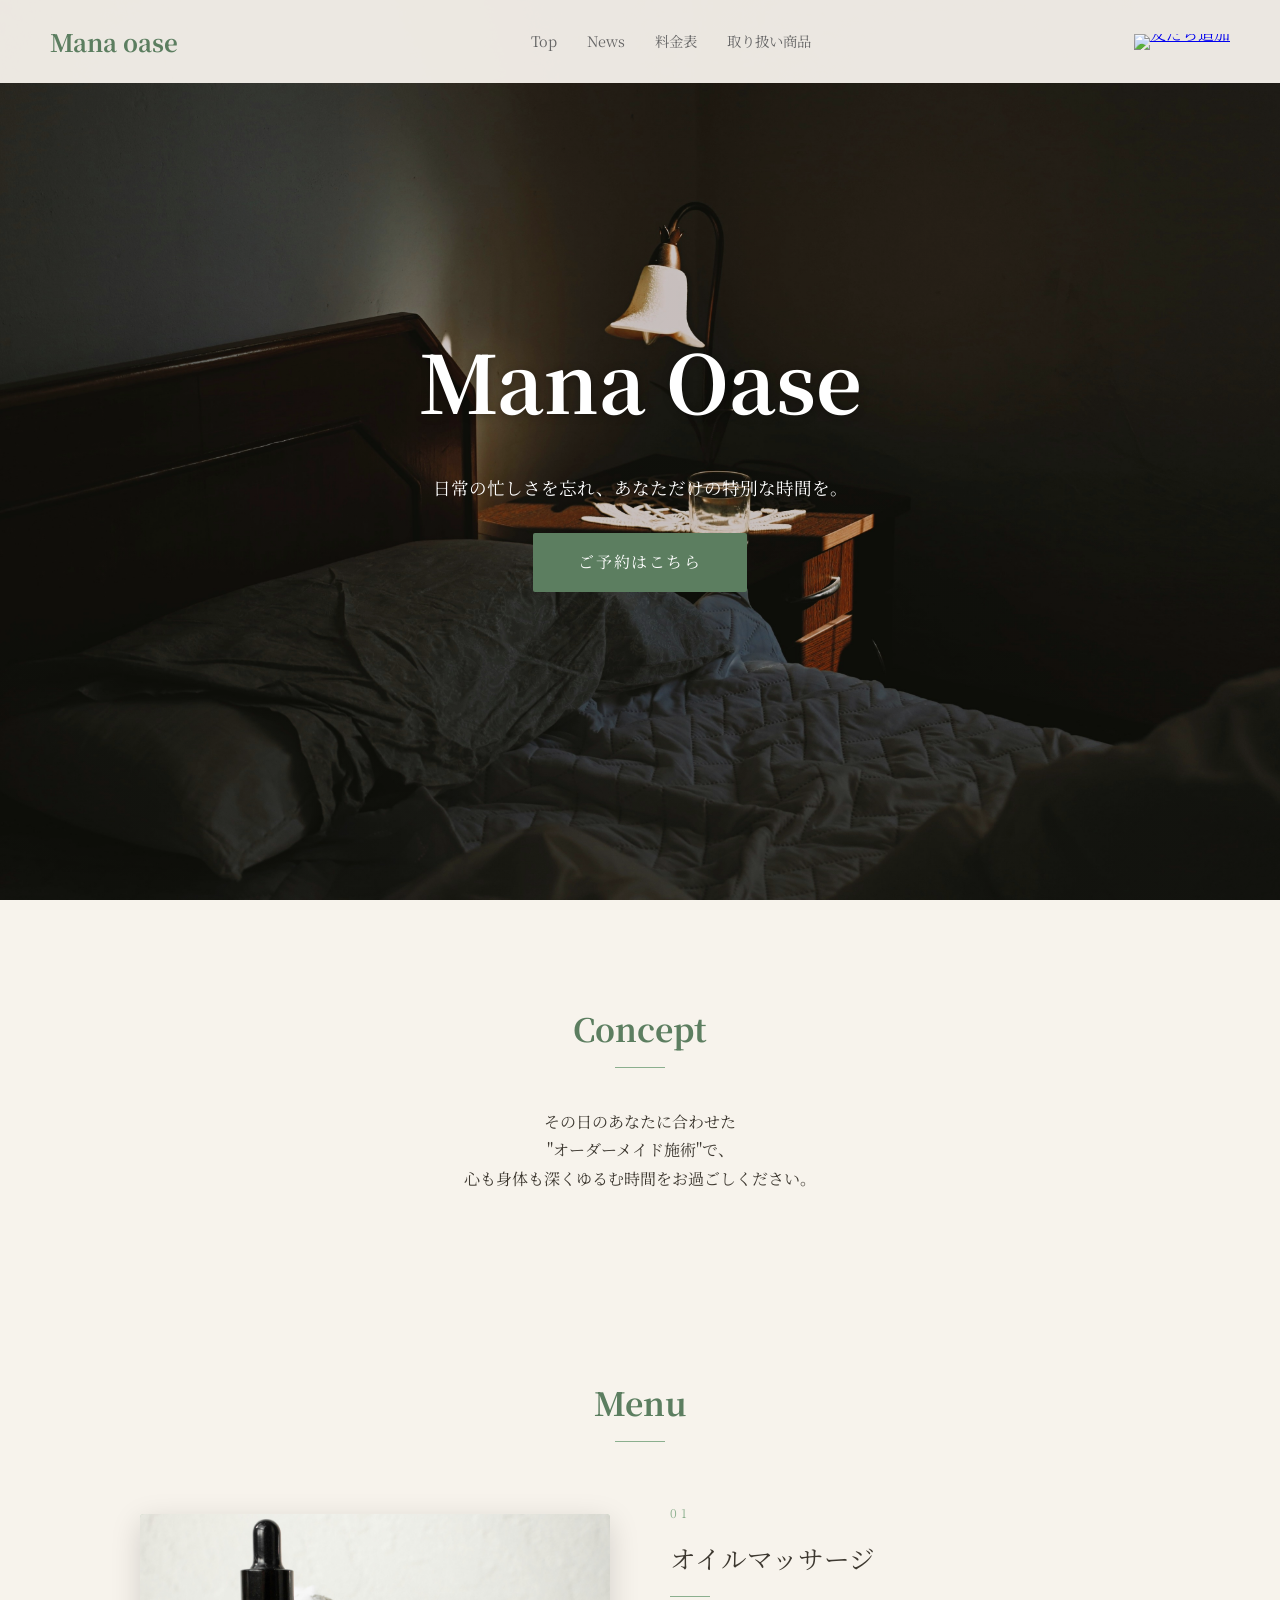
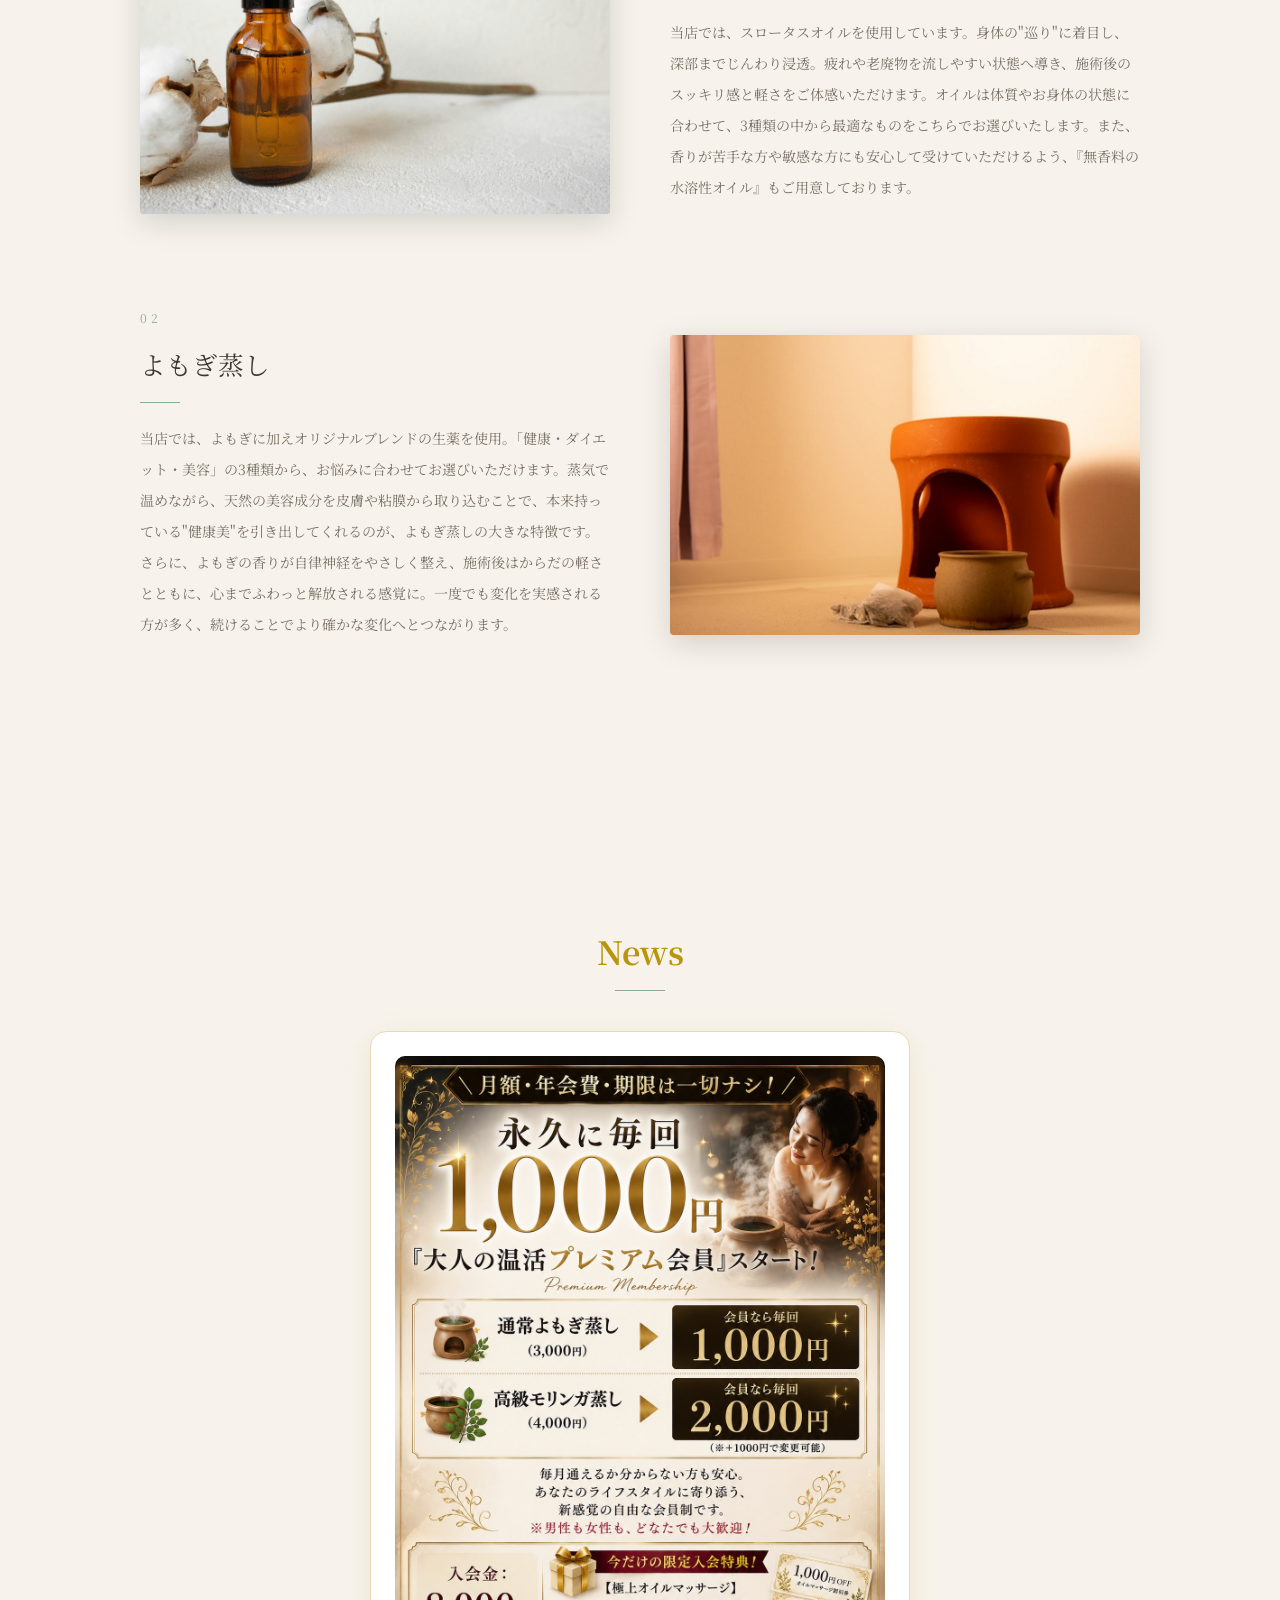
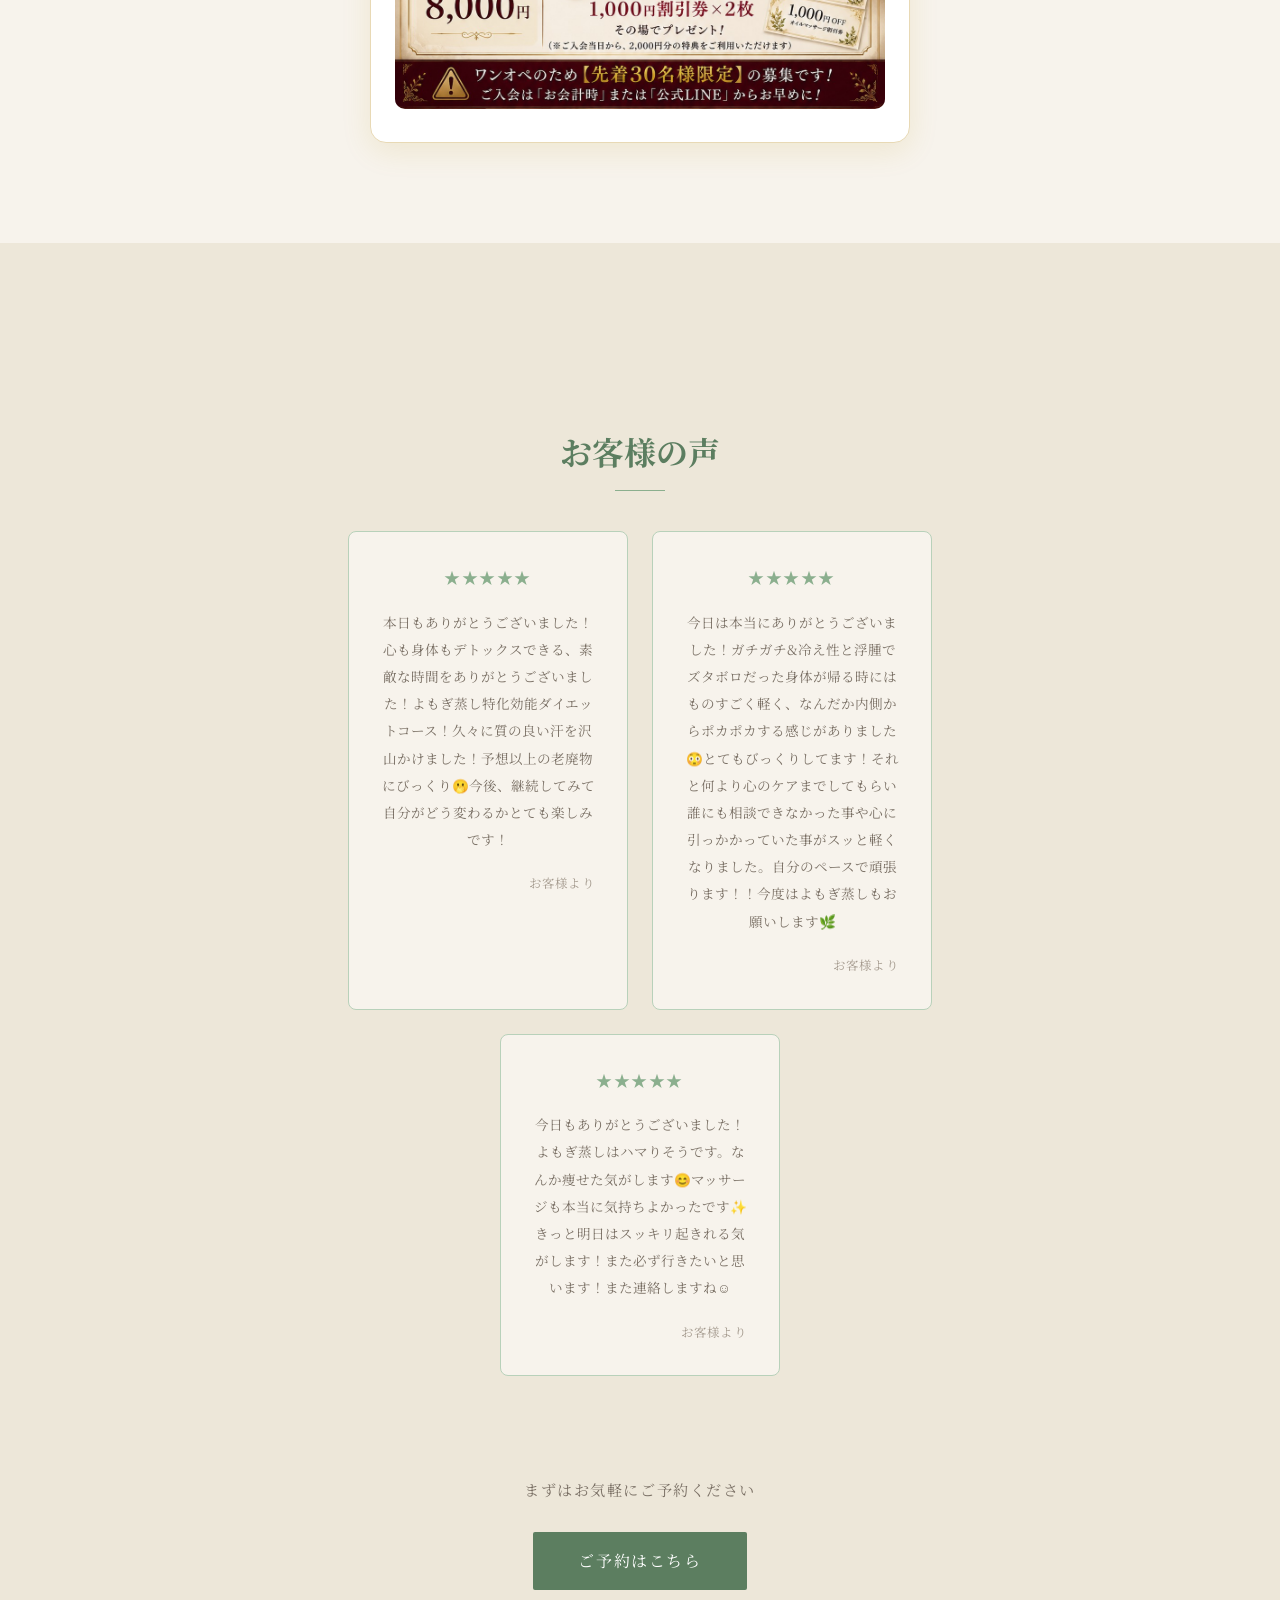
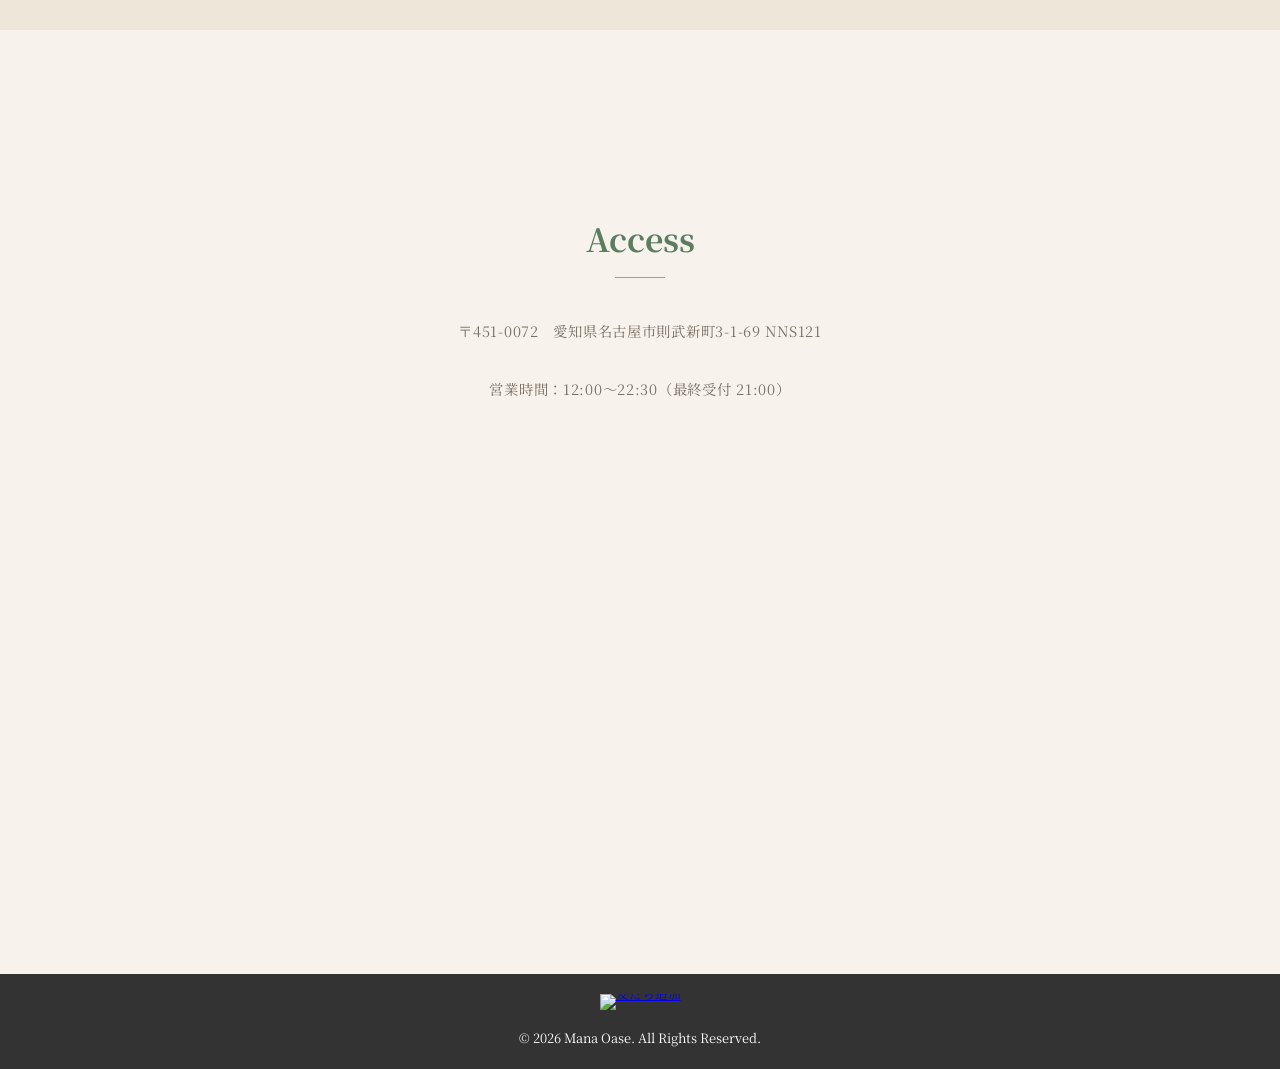
==== index.html @ 0d98a800 "Add files via upload" ====
<!DOCTYPE html>
<html lang="ja">
<head>
    <meta charset="UTF-8">
    <meta name="viewport" content="width=device-width, initial-scale=1.0">
    <title>Mana Oase | 名古屋のプライベートエステサロン｜オイルマッサージ・よもぎ蒸し</title>
    <meta name="description" content="名古屋市のプライベートエステサロン「Mana Oase」。完全オールハンドのオイルマッサージとよもぎ蒸しで、心身の疲れを癒します。則武新町駅近く。ご新規様限定お試し価格あり。">
    <meta name="keywords" content="エステサロン,名古屋,オイルマッサージ,よもぎ蒸し,プライベートサロン,リラクゼーション,則武新町,Mana Oase">
    <meta name="robots" content="index, follow">
    <link rel="canonical" href="https://manaoase.com/index.html">
    <!-- OGP -->
    <meta property="og:title" content="Mana Oase | 名古屋のプライベートエステサロン">
    <meta property="og:description" content="完全オールハンドのオイルマッサージとよもぎ蒸しで心身を癒すプライベートエステサロン。名古屋市則武新町。">
    <meta property="og:type" content="website">
    <meta property="og:url" content="https://manaoase.com/index.html">
    <meta property="og:image" content="https://manaoase.com/ogp.png">
    <meta property="og:locale" content="ja_JP">
    <meta property="og:site_name" content="Mana Oase">
    <link rel="icon" href="favicon.png" type="image/png">
    <link rel="apple-touch-icon" href="favicon.png">
    <link rel="stylesheet" href="style.css">
    <link href="https://fonts.googleapis.com/css2?family=Noto+Serif+JP:wght@400;700&display=swap" rel="stylesheet">
</head>
<body>

    <header class="navbar">
        <div class="logo">Mana oase</div>
        <input type="checkbox" id="nav-toggle" class="nav-toggle-input">
        <label class="hamburger" for="nav-toggle">
            <span></span>
            <span></span>
            <span></span>
        </label>
        <label class="nav-overlay" for="nav-toggle"></label>
        <nav class="nav-menu">
            <ul>
                <li><a href="index.html">Top</a></li>
                <li><a href="#news">News</a></li>
                <li><a href="price.html">料金表</a></li>
                <li><a href="products.html">取り扱い商品</a></li>
            </ul>
        </nav>
        <a href="https://lin.ee/xZ9Cr0p" target="_blank" class="line-btn line-btn--desktop">
            <img src="https://scdn.line-apps.com/n/line_add_friends/btn/ja.png" alt="友だち追加" height="36">
        </a>
    </header>

    <section class="hero">
        <div class="hero-content">
            <h1>Mana Oase</h1>
            <p>日常の忙しさを忘れ、あなただけの特別な時間を。</p>
            <a href="https://tol-app.jp/s/zo8xfq9tl715y2r8gp1n" target="_blank" class="btn">ご予約はこちら</a>
        </div>
    </section>

    <section id="about" class="container fade-in">
        <h2 class="section-title">Concept</h2>
        <p>その日のあなたに合わせた<br>"オーダーメイド施術"で、<br>心も身体も深くゆるむ時間をお過ごしください。</p>
    </section>

    <section id="menu" class="menu-section">
        <h2 class="section-title fade-in">Menu</h2>

        <div class="menu-item fade-in">
            <div class="menu-item__image menu-item__image--oil">
                <img src="oil-massage.jpg" alt="オイルトリートメント">
            </div>
            <div class="menu-item__text">
                <span class="menu-item__label">01</span>
                <h3 class="menu-item__title">オイルマッサージ</h3>
                <p class="menu-item__desc">当店では、スロータスオイルを使用しています。身体の"巡り"に着目し、深部までじんわり浸透。疲れや老廃物を流しやすい状態へ導き、施術後のスッキリ感と軽さをご体感いただけます。オイルは体質やお身体の状態に合わせて、3種類の中から最適なものをこちらでお選びいたします。また、香りが苦手な方や敏感な方にも安心して受けていただけるよう、『無香料の水溶性オイル』もご用意しております。</p>
            </div>
        </div>

        <div class="menu-item menu-item--reverse fade-in">
            <div class="menu-item__image menu-item__image--yomogi">
                <img src="yomogi.jpg" alt="よもぎ蒸し">
            </div>
            <div class="menu-item__text">
                <span class="menu-item__label">02</span>
                <h3 class="menu-item__title">よもぎ蒸し</h3>
                <p class="menu-item__desc menu-item__desc--sm">
                    当店では、よもぎに加えオリジナルブレンドの生薬を使用。「健康・ダイエット・美容」の3種類から、お悩みに合わせてお選びいただけます。蒸気で温めながら、天然の美容成分を皮膚や粘膜から取り込むことで、本来持っている"健康美"を引き出してくれるのが、よもぎ蒸しの大きな特徴です。さらに、よもぎの香りが自律神経をやさしく整え、施術後はからだの軽さとともに、心までふわっと解放される感覚に。一度でも変化を実感される方が多く、続けることでより確かな変化へとつながります。
                </p>
            </div>
        </div>
    </section>

    <section id="news" class="container fade-in">
        <h2 class="section-title" style="color:#B8960C;">News</h2>
        <div style="background:white; border:1px solid #e8d9b5; border-radius:16px; padding:24px; max-width:540px; margin:0 auto; box-shadow:0 8px 30px rgba(184,150,12,0.12); text-align:center;">
            <img src="news.jpg" alt="大人の温活プレミアム会員" style="width:100%; border-radius:10px;">
        </div>
    </section>

    <section class="voice-section">
        <div class="container">
            <h2 class="section-title fade-in">お客様の声</h2>
            <div class="voice-grid">
                <div class="voice-card fade-in">
                    <div class="voice-stars">★★★★★</div>
                    <p class="voice-text">本日もありがとうございました！心も身体もデトックスできる、素敵な時間をありがとうございました！よもぎ蒸し特化効能ダイエットコース！久々に質の良い汗を沢山かけました！予想以上の老廃物にびっくり🫢今後、継続してみて自分がどう変わるかとても楽しみです！</p>
                    <p class="voice-author">お客様より</p>
                </div>
                <div class="voice-card fade-in">
                    <div class="voice-stars">★★★★★</div>
                    <p class="voice-text">今日は本当にありがとうございました！ガチガチ&冷え性と浮腫でズタボロだった身体が帰る時にはものすごく軽く、なんだか内側からポカポカする感じがありました😳とてもびっくりしてます！それと何より心のケアまでしてもらい誰にも相談できなかった事や心に引っかかっていた事がスッと軽くなりました。自分のペースで頑張ります！！今度はよもぎ蒸しもお願いします🌿</p>
                    <p class="voice-author">お客様より</p>
                </div>
                <div class="voice-card fade-in">
                    <div class="voice-stars">★★★★★</div>
                    <p class="voice-text">今日もありがとうございました！よもぎ蒸しはハマりそうです。なんか痩せた気がします😊マッサージも本当に気持ちよかったです✨きっと明日はスッキリ起きれる気がします！また必ず行きたいと思います！また連絡しますね☺️</p>
                    <p class="voice-author">お客様より</p>
                </div>
            </div>
        </div>
    </section>

    <div class="reserve-cta">
        <p class="reserve-cta__text">まずはお気軽にご予約ください</p>
        <a href="https://tol-app.jp/s/zo8xfq9tl715y2r8gp1n" target="_blank" class="btn">ご予約はこちら</a>
    </div>

    <section id="access" class="access-section">
        <div class="container">
            <h2 class="section-title">Access</h2>
            <p class="access-address">〒451-0072　愛知県名古屋市則武新町3-1-69 NNS121</p>
            <p class="access-address">営業時間：12:00〜22:30（最終受付 21:00）</p>
        </div>
        <div class="map-wrap">
            <iframe src="https://www.google.com/maps/embed?pb=!1m18!1m12!1m3!1d3261.093705346552!2d136.87601807512786!3d35.179216957388846!2m3!1f0!2f0!3f0!3m2!1i1024!2i768!4f13.1!3m3!1m2!1s0x600377fd97368c89%3A0xbcbadc6f722d54eb!2sNNS121!5e0!3m2!1sja!2sjp!4v1775560874384!5m2!1sja!2sjp" style="border:0; width:100%; height:400px;" allowfullscreen="" loading="lazy" referrerpolicy="no-referrer-when-downgrade"></iframe>
        </div>
    </section>

    <footer>
        <a href="https://lin.ee/xZ9Cr0p" target="_blank" class="line-btn line-btn--footer">
            <img src="https://scdn.line-apps.com/n/line_add_friends/btn/ja.png" alt="友だち追加" height="36">
        </a>
        <p>&copy; 2026 Mana Oase. All Rights Reserved.</p>
    </footer>

    <div class="fixed-bar">
        <a href="https://lin.ee/xZ9Cr0p" target="_blank" class="fixed-bar__btn fixed-bar__btn--line">LINE友だち追加</a>
        <a href="https://tol-app.jp/s/zo8xfq9tl715y2r8gp1n" target="_blank" class="fixed-bar__btn fixed-bar__btn--reserve">ご予約はこちら</a>
    </div>

    <script>
        const observer = new IntersectionObserver((entries) => {
            entries.forEach(entry => {
                if (entry.isIntersecting) {
                    entry.target.classList.add('fade-in--visible');
                }
            });
        }, { threshold: 0.15 });

        document.querySelectorAll('.fade-in').forEach(el => observer.observe(el));
    </script>

</body>
</html>
---- style.css ----
/* 基本設定 */
* {
    margin: 0;
    padding: 0;
    box-sizing: border-box;
}

body {
    font-family: 'Noto Serif JP', serif;
    line-height: 1.8;
    color: #3D3830;
    background-color: #F7F3EC;
}

/* 商品・料金ページ共通 */
.page-hero {
    padding: 140px 20px 60px;
    text-align: center;
    background-color: #EDE7D9;
}

.page-title {
    font-size: 2rem;
    font-weight: 400;
    color: #5C7E60;
    letter-spacing: 0.1em;
}

.products-section {
    padding: 60px 20px 80px;
}

.products-grid {
    display: flex;
    gap: 2rem;
    justify-content: center;
    flex-wrap: wrap;
    margin-bottom: 60px;
}

.product-card {
    background: white;
    border: 1px solid #B8D1BA;
    border-radius: 12px;
    overflow: hidden;
    width: 260px;
    text-align: center;
    padding-bottom: 1.5rem;
}

.product-img {
    width: 100%;
    height: 180px;
    object-fit: contain;
    background: #f9f9f9;
    padding: 1rem;
}

.product-name {
    font-size: 0.95rem;
    font-weight: 400;
    color: #3D3830;
    margin-top: 1rem;
    padding: 0 1rem;
    letter-spacing: 0.05em;
}

.shop-btn-wrap {
    text-align: center;
    margin-bottom: 3rem;
}

.shop-lead {
    font-size: 0.88rem;
    color: #7A7065;
    margin-bottom: 1.5rem;
    letter-spacing: 0.05em;
}

/* チェックボックスを非表示 */
.nav-toggle-input {
    display: none;
}

/* ハンバーガーボタン（labelタグ） */
.hamburger {
    display: none;
    flex-direction: column;
    justify-content: center;
    gap: 5px;
    cursor: pointer;
    padding: 4px;
    z-index: 200;
}

.hamburger span {
    display: block;
    width: 24px;
    height: 1.5px;
    background-color: #5C7E60;
    transition: all 0.3s ease;
    transform-origin: center;
}

/* チェック時にXに変わる */
.nav-toggle-input:checked ~ .hamburger span:nth-child(1) {
    transform: translateY(6.5px) rotate(45deg);
}

.nav-toggle-input:checked ~ .hamburger span:nth-child(2) {
    opacity: 0;
}

.nav-toggle-input:checked ~ .hamburger span:nth-child(3) {
    transform: translateY(-6.5px) rotate(-45deg);
}

/* オーバーレイ（labelタグ） */
.nav-overlay {
    display: none;
    position: fixed;
    inset: 0;
    background: rgba(0,0,0,0.3);
    z-index: 160;
    cursor: pointer;
}

/* PC用LINEボタン */
.line-btn--desktop {
    display: inline-block;
}

/* ナビゲーション */
.navbar {
    display: flex;
    justify-content: space-between;
    align-items: center;
    padding: 20px 50px;
    background-color: rgba(247, 243, 236, 0.95);
    position: fixed;
    width: 100%;
    z-index: 100;
}

.logo {
    font-size: 1.5rem;
    font-weight: bold;
    color: #5C7E60;
}

.navbar ul {
    display: flex;
    list-style: none;
}

.navbar ul li {
    margin-left: 30px;
}

.navbar ul li a {
    text-decoration: none;
    color: #666;
    font-size: 0.9rem;
    transition: 0.3s;
}

.navbar ul li a:hover {
    color: #5C7E60;
}

/* メインビジュアル */
.hero {
    height: 100vh;
    width: 100%;
    background-image: linear-gradient(rgba(0,0,0,0.2), rgba(0,0,0,0.2)), url('main-bg.jpg');
    background-size: cover;
    background-position: center;
    display: flex;
    justify-content: center;
    align-items: center;
    text-align: center;
    color: #fff;
}

.hero-content h1 {
    font-size: clamp(2.5rem, 7vw, 5rem);
    margin-bottom: 20px;
    text-shadow: 1px 1px 10px rgba(0,0,0,0.3);
}

.hero-content p {
    font-size: 1.1rem;
    margin-bottom: 30px;
}

/* ボタン */
.btn {
    display: inline-block;
    padding: 15px 45px;
    background-color: #5C7E60;
    color: #fff;
    text-decoration: none;
    border-radius: 2px;
    transition: 0.4s;
    letter-spacing: 0.1em;
}

.btn:hover {
    background-color: #4A6B4E;
    transform: translateY(-3px);
}

/* コンテンツ部分 */
.container {
    padding: 100px 20px;
    max-width: 800px;
    margin: 0 auto;
    text-align: center;
}

.section-title {
    font-size: 2rem;
    margin-bottom: 40px;
    color: #5C7E60;
    position: relative;
    padding-bottom: 10px;
}

.section-title::after {
    content: '';
    position: absolute;
    bottom: 0;
    left: 50%;
    transform: translateX(-50%);
    width: 50px;
    height: 1px;
    background: #8BAF8E;
}

/* お客様の声 */
.voice-section {
    background-color: #EDE7D9;
    padding: 80px 20px 0;
}

.voice-grid {
    display: flex;
    gap: 24px;
    justify-content: center;
    flex-wrap: wrap;
}

.voice-card {
    background: #F7F3EC;
    border: 1px solid #B8D1BA;
    border-radius: 8px;
    padding: 2rem;
    width: 280px;
    flex-shrink: 0;
}

.voice-stars {
    color: #8BAF8E;
    font-size: 1rem;
    margin-bottom: 1rem;
    letter-spacing: 0.1em;
}

.voice-text {
    font-size: 0.85rem;
    line-height: 2;
    color: #7A7065;
    margin-bottom: 1.2rem;
}

.voice-author {
    font-size: 0.78rem;
    color: #A49A8E;
    letter-spacing: 0.1em;
    text-align: right;
}

/* 予約CTA */
.reserve-cta {
    background-color: #EDE7D9;
    text-align: center;
    padding: 0 20px 40px;
}

.reserve-cta__text {
    font-size: 0.95rem;
    color: #7A7065;
    letter-spacing: 0.1em;
    margin-bottom: 28px;
}

/* メニュー紹介セクション */
.menu-section {
    padding: 80px 20px;
    background-color: #F7F3EC;
}

.menu-section .section-title {
    text-align: center;
    margin-bottom: 60px;
}

.menu-item {
    display: flex;
    align-items: center;
    gap: 60px;
    max-width: 1000px;
    margin: 0 auto 80px;
}

.menu-item--reverse {
    flex-direction: row-reverse;
}

.menu-item__image {
    flex: 1;
    height: 300px;
    min-height: 300px;
    border-radius: 4px;
    overflow: hidden;
    box-shadow: 0 8px 30px rgba(0, 0, 0, 0.15);
}

.menu-item__image img {
    width: 100%;
    height: 100%;
    object-fit: cover;
    display: block;
}

.menu-item__image--oil { background-color: #B8D1BA; }
.menu-item__image--yomogi { background-color: #D1E8C8; }

.menu-item__text { flex: 1; }

.menu-item__label {
    font-size: 0.75rem;
    letter-spacing: 0.3em;
    color: #8BAF8E;
    display: block;
    margin-bottom: 12px;
}

.menu-item__title {
    font-size: 1.6rem;
    color: #3D3830;
    margin-bottom: 20px;
    font-weight: 400;
    position: relative;
    padding-bottom: 16px;
}

.menu-item__title::after {
    content: '';
    position: absolute;
    bottom: 0;
    left: 0;
    width: 40px;
    height: 1px;
    background: #8BAF8E;
}

.menu-item__desc--sm {
    font-size: 0.83rem;
}

.menu-item__desc {
    font-size: 0.88rem;
    color: #7A7065;
    line-height: 2.2;
    margin-bottom: 24px;
}

.menu-item__points {
    list-style: none;
    display: flex;
    flex-direction: column;
    gap: 8px;
}

.menu-item__points li {
    font-size: 0.85rem;
    color: #5C7E60;
    letter-spacing: 0.05em;
}

.line-btn {
    display: inline-block;
    line-height: 0;
}

.line-btn--footer {
    display: block;
    margin-bottom: 16px;
}

/* スマホ固定ボタンバー */
.fixed-bar { display: none; }

/* アクセス */
.access-section {
    background-color: #F7F3EC;
    padding: 80px 0 0;
}

.access-address {
    font-size: 0.9rem;
    color: #7A7065;
    letter-spacing: 0.05em;
    margin-bottom: 2rem;
}

.map-wrap { width: 100%; margin-top: 40px; }
.map-wrap iframe { display: block; }

footer {
    background-color: #333;
    color: #fff;
    text-align: center;
    padding: 20px;
    font-size: 0.8rem;
}

/* フェードインアニメーション */
.fade-in {
    opacity: 0;
    transform: translateY(24px);
    transition: opacity 0.7s ease, transform 0.7s ease;
}

.fade-in--visible {
    opacity: 1;
    transform: translateY(0);
}


@media (max-width: 768px) {
    .hamburger { display: flex; }
    .line-btn--desktop { display: none; }

    .nav-menu {
        position: fixed;
        top: 0;
        right: -100%;
        width: 75%;
        max-width: 280px;
        height: 100vh;
        background: #F7F3EC;
        z-index: 180;
        display: flex;
        flex-direction: column;
        justify-content: center;
        align-items: center;
        gap: 2rem;
        transition: right 0.35s ease;
        padding: 2rem;
    }

    /* チェック時にドロワーを開く */
    .nav-toggle-input:checked ~ .nav-menu {
        right: 0;
    }

/* チェック時にオーバーレイを表示 */
.nav-toggle-input:checked ~ .nav-overlay {
    display: block;
}

    .nav-menu ul {
        flex-direction: column;
        align-items: center;
        gap: 2rem;
        padding: 0;
    }

    .nav-menu ul li { margin-left: 0; }

    .nav-menu ul li a {
        font-size: 1rem;
        letter-spacing: 0.2em;
        color: #3D3830;
        text-decoration: none;
    }

    .navbar {
        padding: 16px 20px;
    }

    .hero-content h1 { font-size: 1.6rem; }
    .hero-content p { font-size: 0.9rem; padding: 0 16px; }
    .btn { padding: 12px 32px; font-size: 0.85rem; }
    .container { padding: 60px 20px; }
    .section-title { font-size: 1.5rem; }
    .menu-section { padding: 60px 20px; }

    .menu-item,
    .menu-item--reverse {
        flex-direction: column;
        gap: 30px;
        margin-bottom: 60px;
    }

    .menu-item__image { width: 100%; min-height: 240px; }
    .menu-item__title { font-size: 1.3rem; }

    .voice-card { width: 100%; }

    .reserve-cta { padding: 50px 20px; }

    .map-wrap iframe { height: 280px; }

    footer { padding: 30px 20px 72px; }

    .fixed-bar {
        display: flex;
        position: fixed;
        bottom: 0;
        left: 0;
        right: 0;
        z-index: 300;
        height: 56px;
    }

    .fixed-bar__btn {
        flex: 1;
        display: flex;
        align-items: center;
        justify-content: center;
        font-size: 0.82rem;
        letter-spacing: 0.08em;
        text-decoration: none;
        font-family: 'Noto Serif JP', serif;
    }

    .fixed-bar__btn--line { background-color: #06C755; color: #fff; }
    .fixed-bar__btn--reserve { background-color: #5C7E60; color: #fff; }

    .product-card { width: 100%; max-width: 320px; }
}
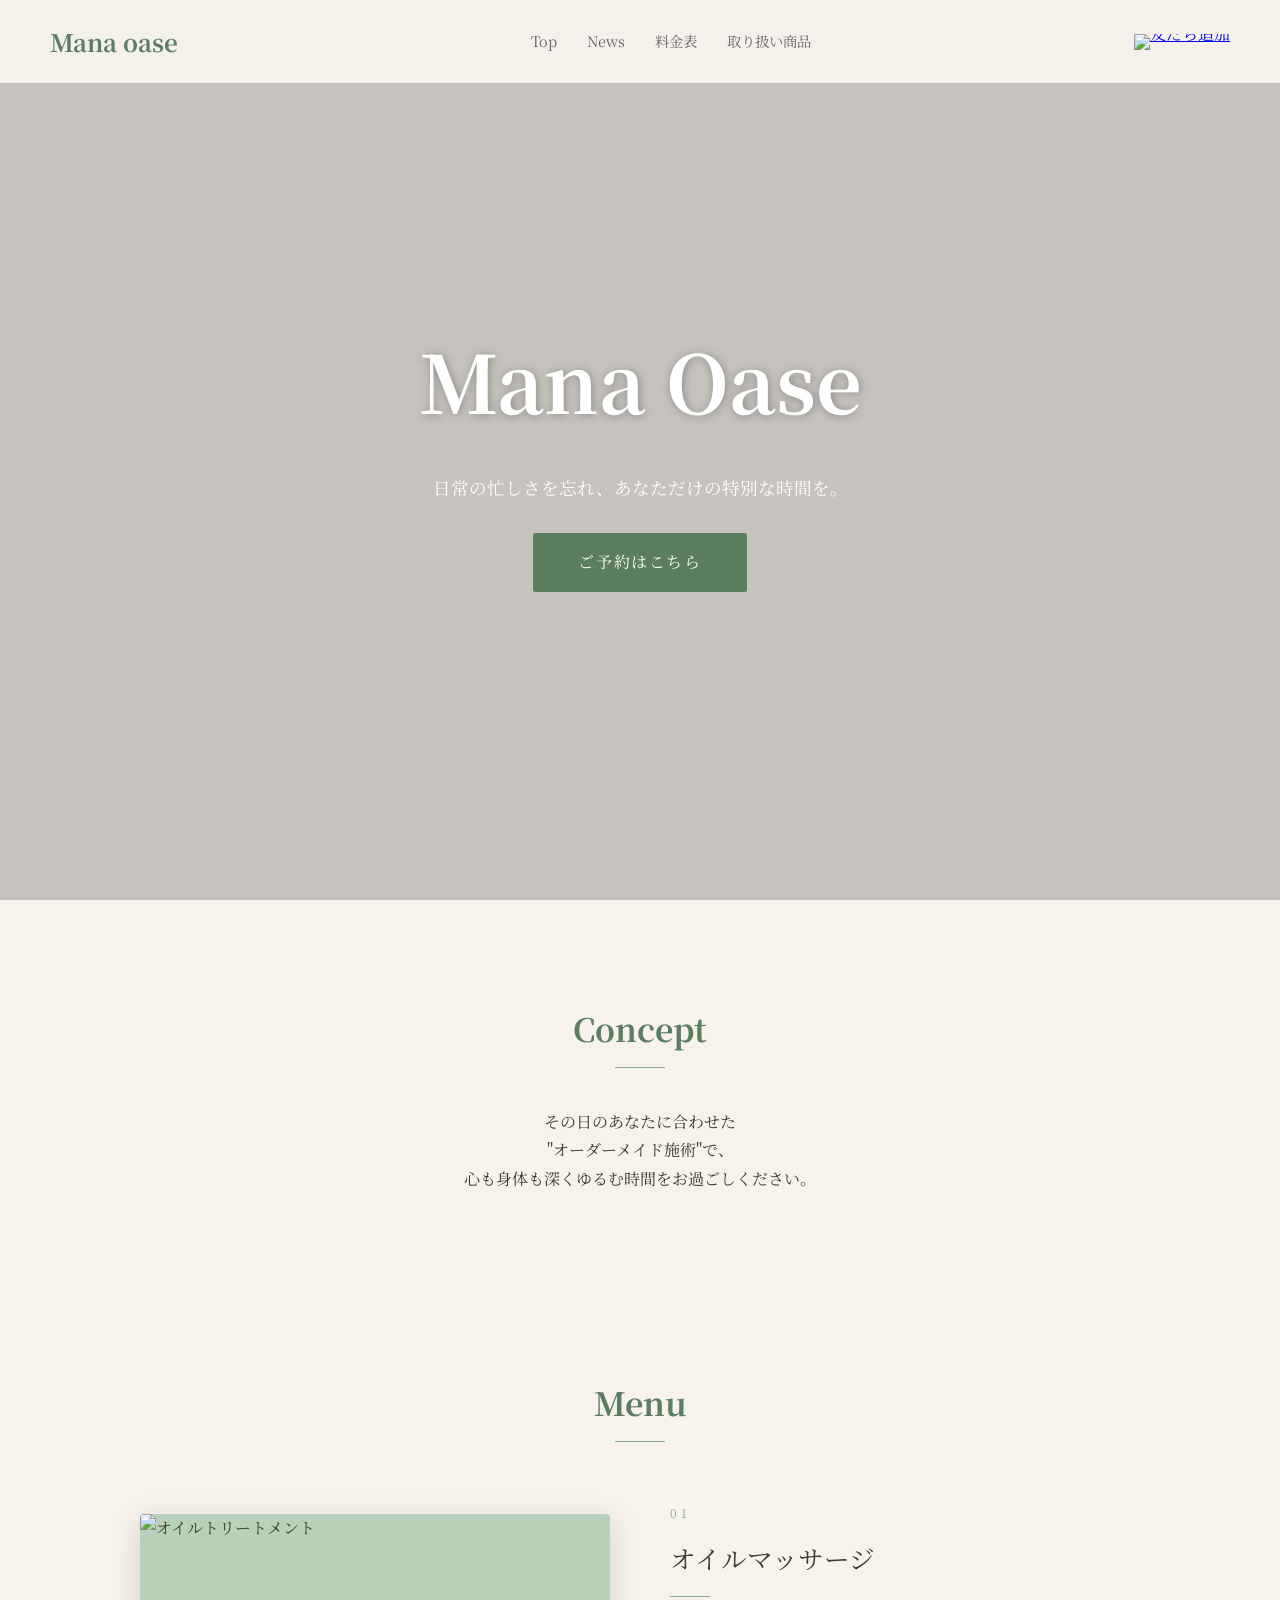
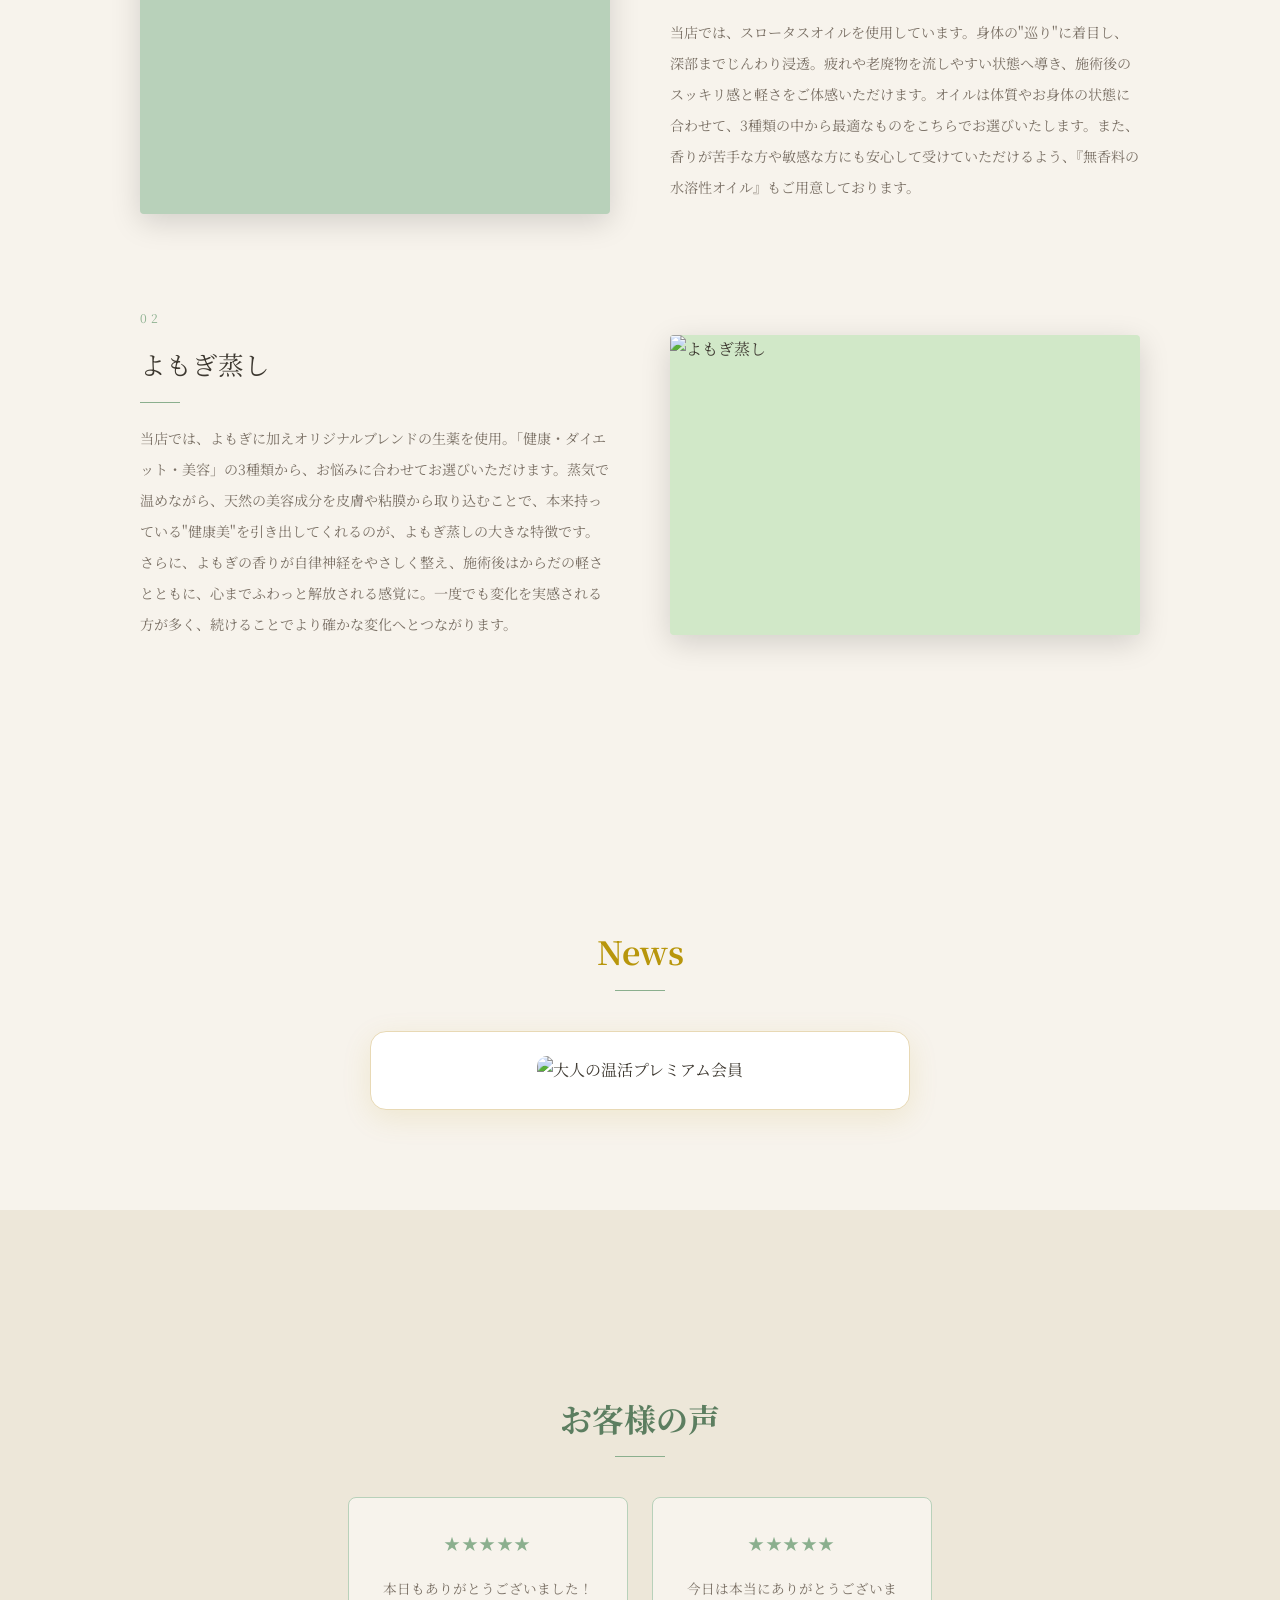
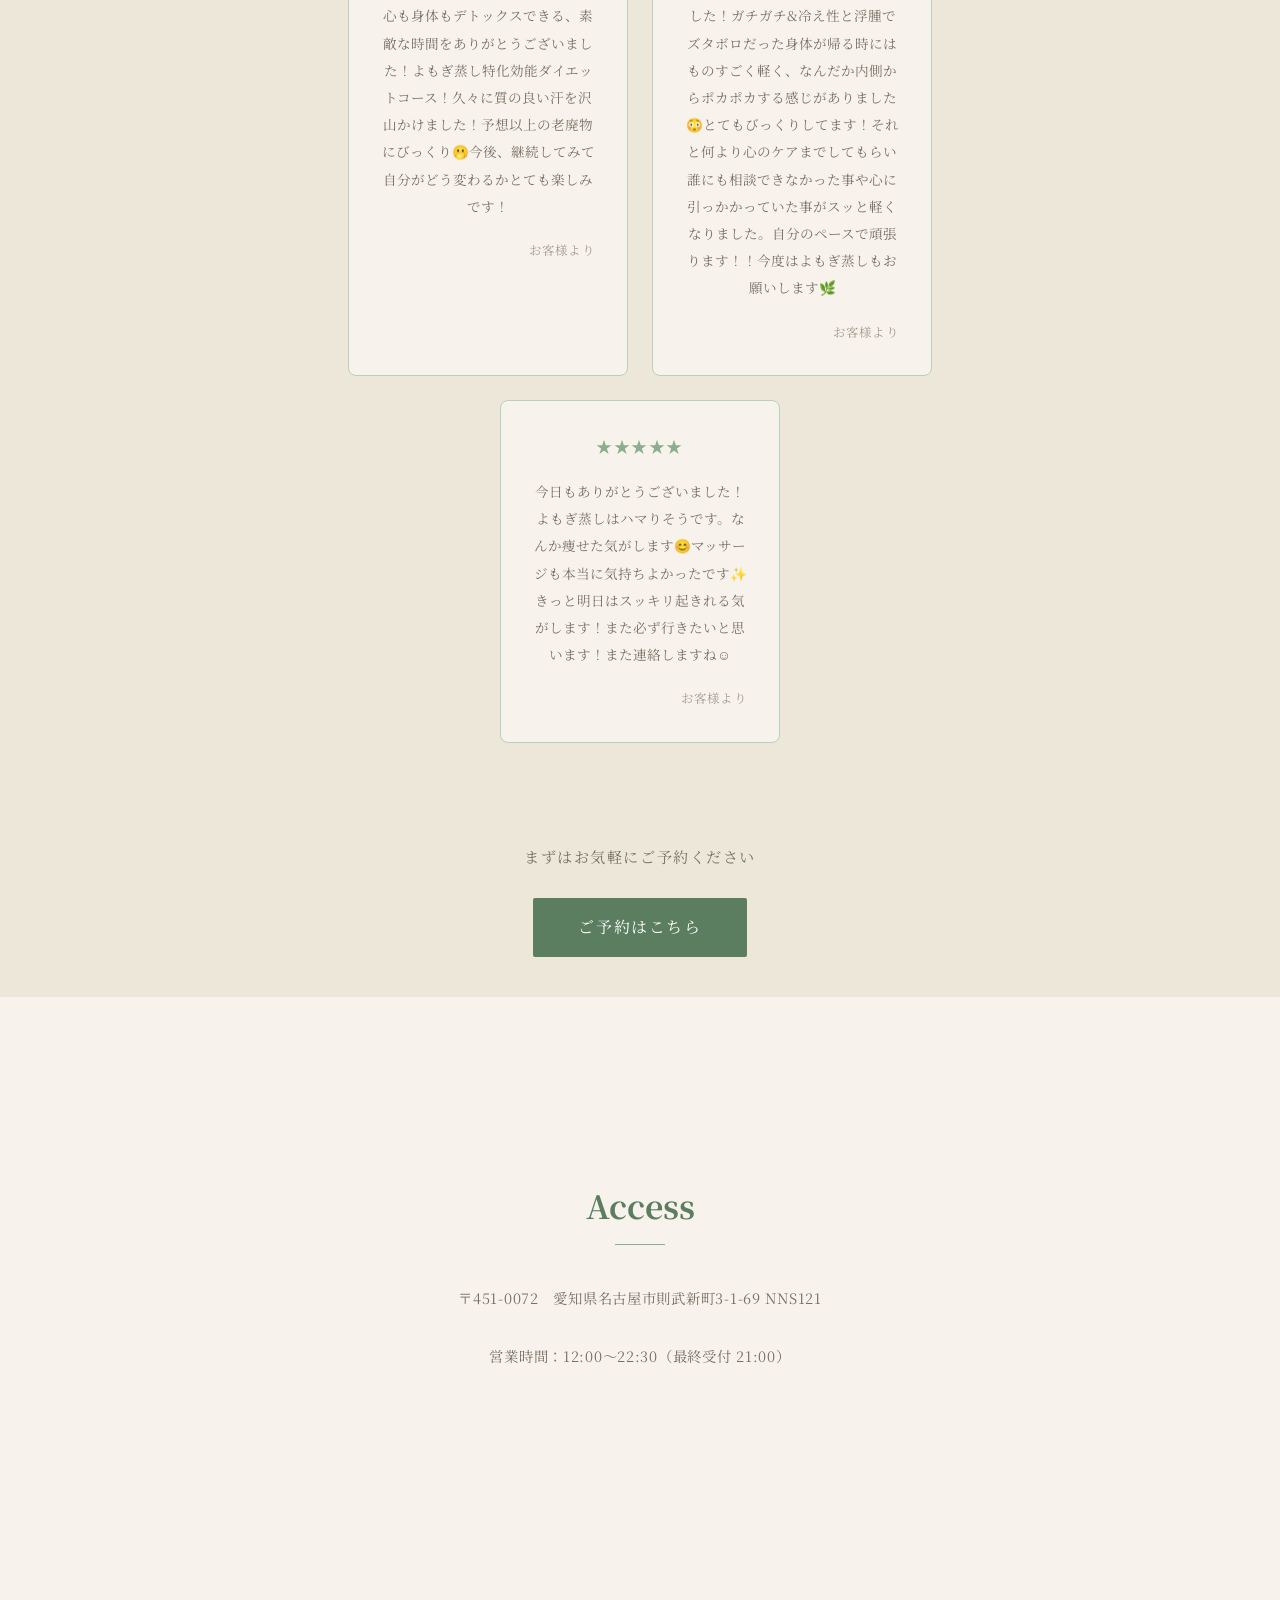
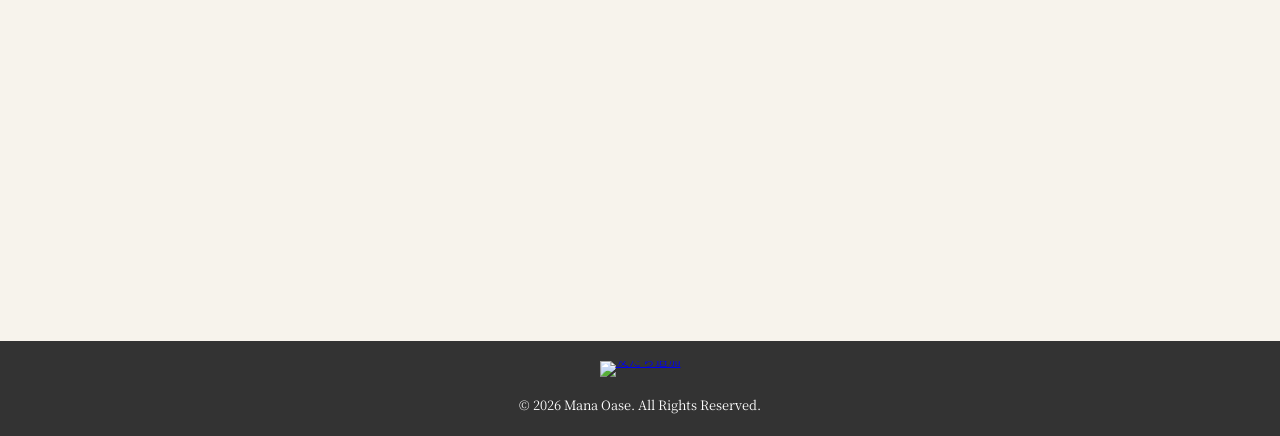
==== commit e79eccbf: "Add files via upload" ====
--- a/index.html
+++ b/index.html
@@ -16,8 +16,8 @@
     <meta property="og:image" content="https://manaoase.com/ogp.png">
     <meta property="og:locale" content="ja_JP">
     <meta property="og:site_name" content="Mana Oase">
-    <link rel="icon" href="favicon.png" type="image/png">
-    <link rel="apple-touch-icon" href="favicon.png">
+    <link rel="icon" href="images/favicon.png" type="image/png">
+    <link rel="apple-touch-icon" href="images/favicon.png">
     <link rel="stylesheet" href="style.css">
     <link href="https://fonts.googleapis.com/css2?family=Noto+Serif+JP:wght@400;700&display=swap" rel="stylesheet">
 </head>
@@ -63,7 +63,7 @@
 
         <div class="menu-item fade-in">
             <div class="menu-item__image menu-item__image--oil">
-                <img src="oil-massage.jpg" alt="オイルトリートメント">
+                <img src="images/oil-massage.jpg" alt="オイルトリートメント">
             </div>
             <div class="menu-item__text">
                 <span class="menu-item__label">01</span>
@@ -74,7 +74,7 @@
 
         <div class="menu-item menu-item--reverse fade-in">
             <div class="menu-item__image menu-item__image--yomogi">
-                <img src="yomogi.jpg" alt="よもぎ蒸し">
+                <img src="images/yomogi.jpg" alt="よもぎ蒸し">
             </div>
             <div class="menu-item__text">
                 <span class="menu-item__label">02</span>
@@ -89,7 +89,7 @@
     <section id="news" class="container fade-in">
         <h2 class="section-title" style="color:#B8960C;">News</h2>
         <div style="background:white; border:1px solid #e8d9b5; border-radius:16px; padding:24px; max-width:540px; margin:0 auto; box-shadow:0 8px 30px rgba(184,150,12,0.12); text-align:center;">
-            <img src="news.jpg" alt="大人の温活プレミアム会員" style="width:100%; border-radius:10px;">
+            <img src="images/news.jpg" alt="大人の温活プレミアム会員" style="width:100%; border-radius:10px;">
         </div>
     </section>
 
--- a/style.css
+++ b/style.css
@@ -172,7 +172,7 @@
 .hero {
     height: 100vh;
     width: 100%;
-    background-image: linear-gradient(rgba(0,0,0,0.2), rgba(0,0,0,0.2)), url('main-bg.jpg');
+    background-image: linear-gradient(rgba(0,0,0,0.2), rgba(0,0,0,0.2)), url('images/main-bg.jpg');
     background-size: cover;
     background-position: center;
     display: flex;
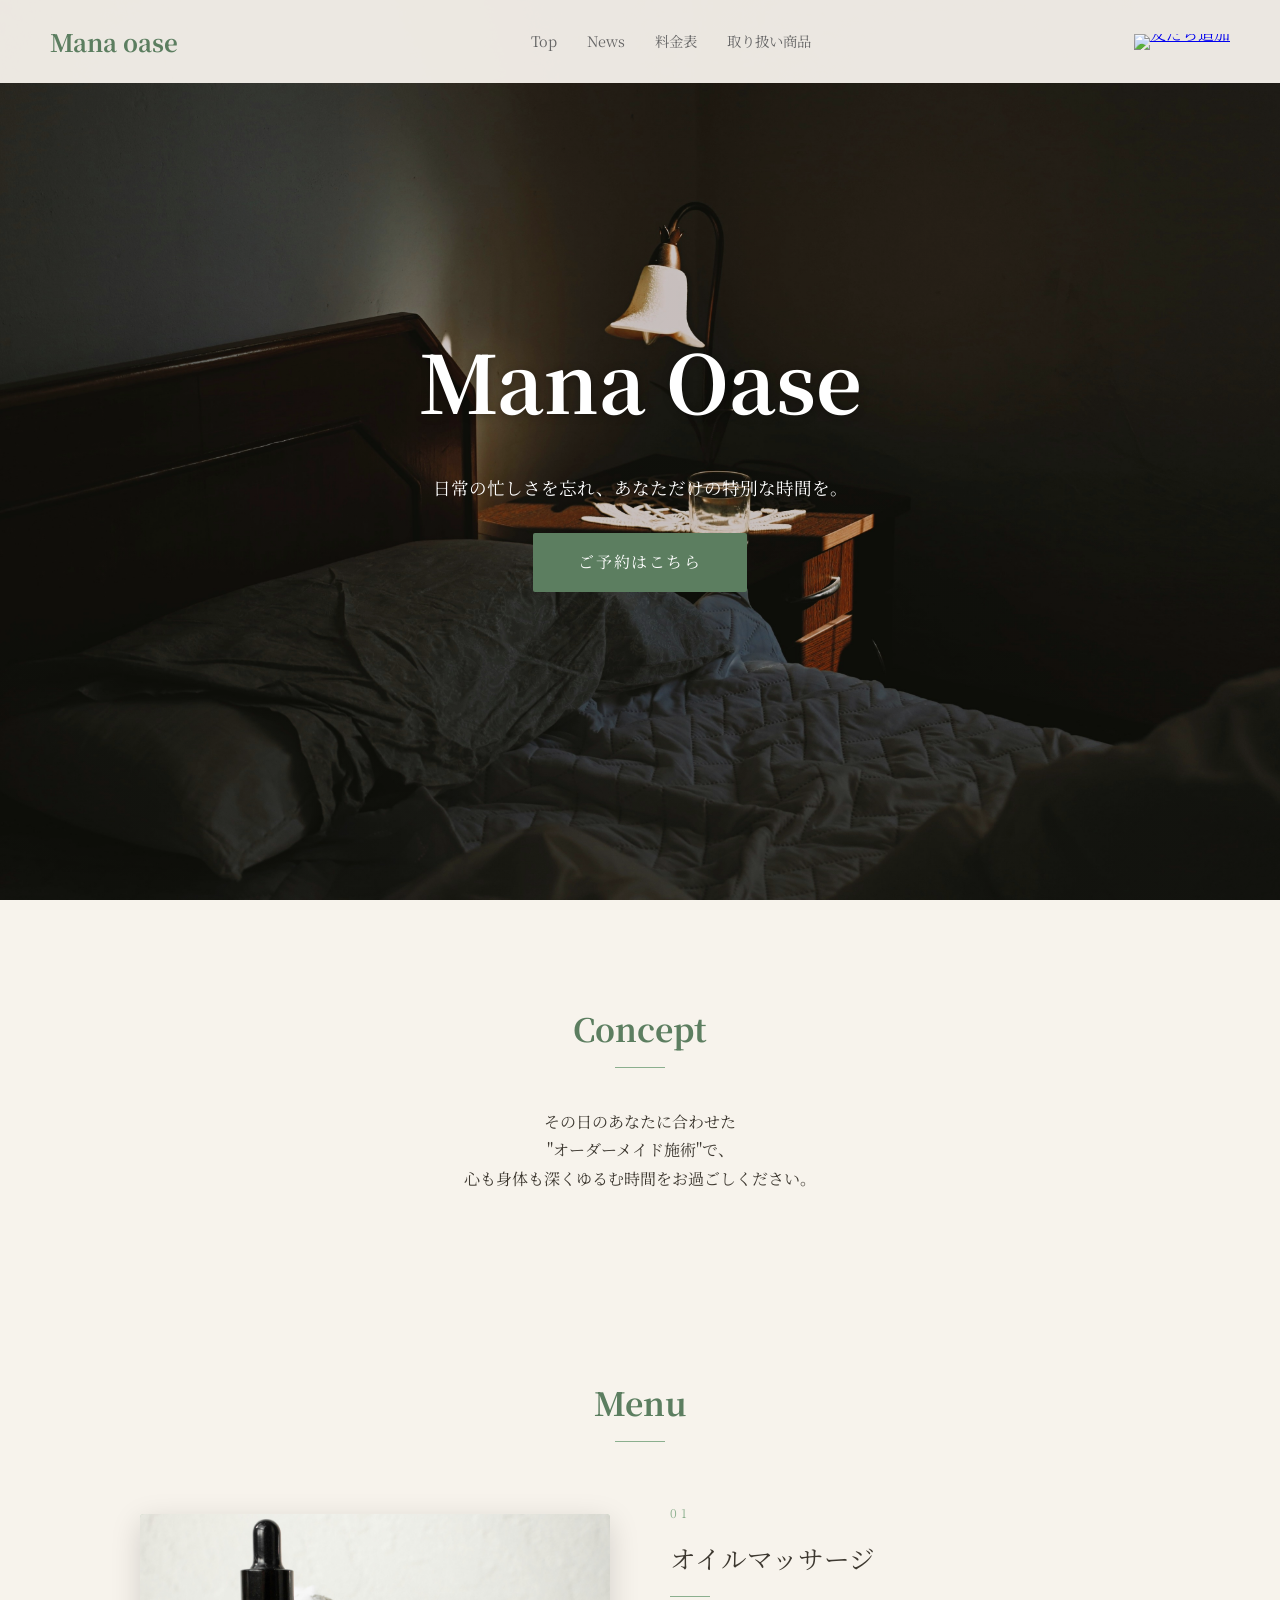
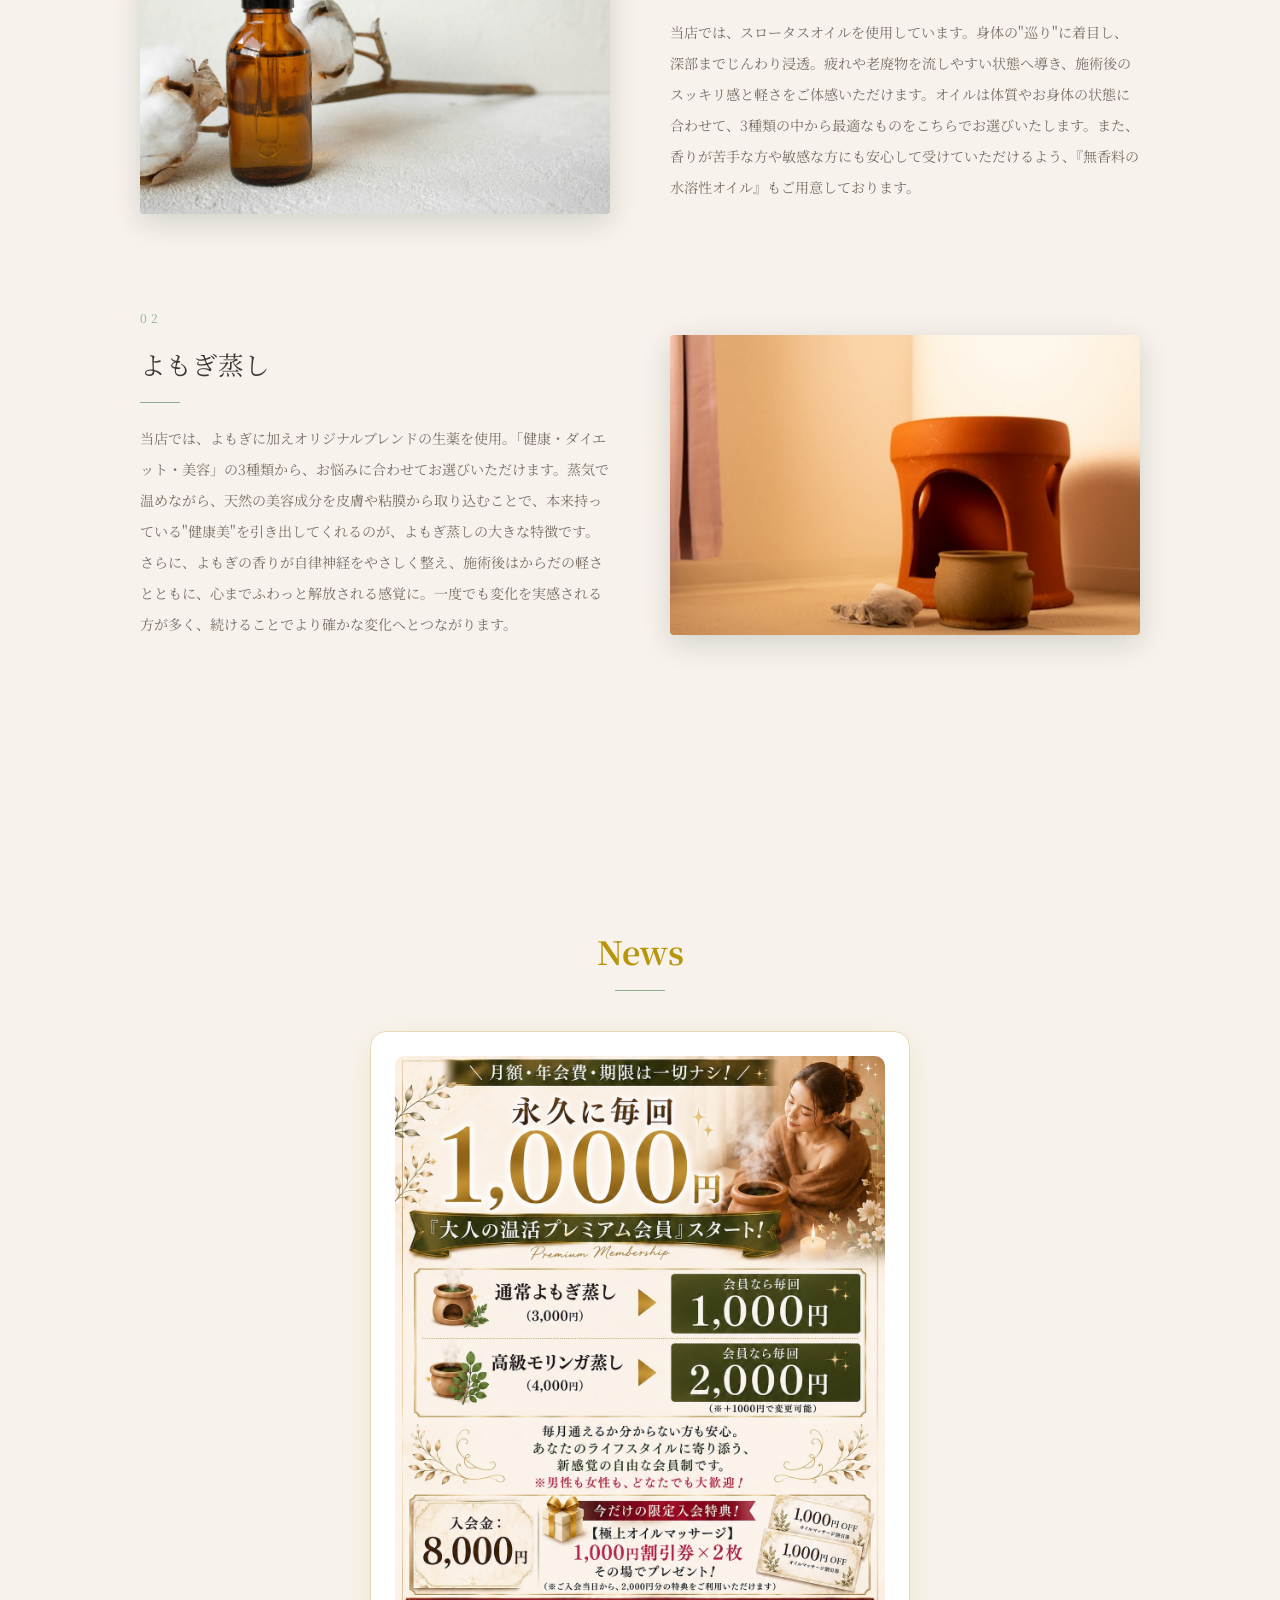
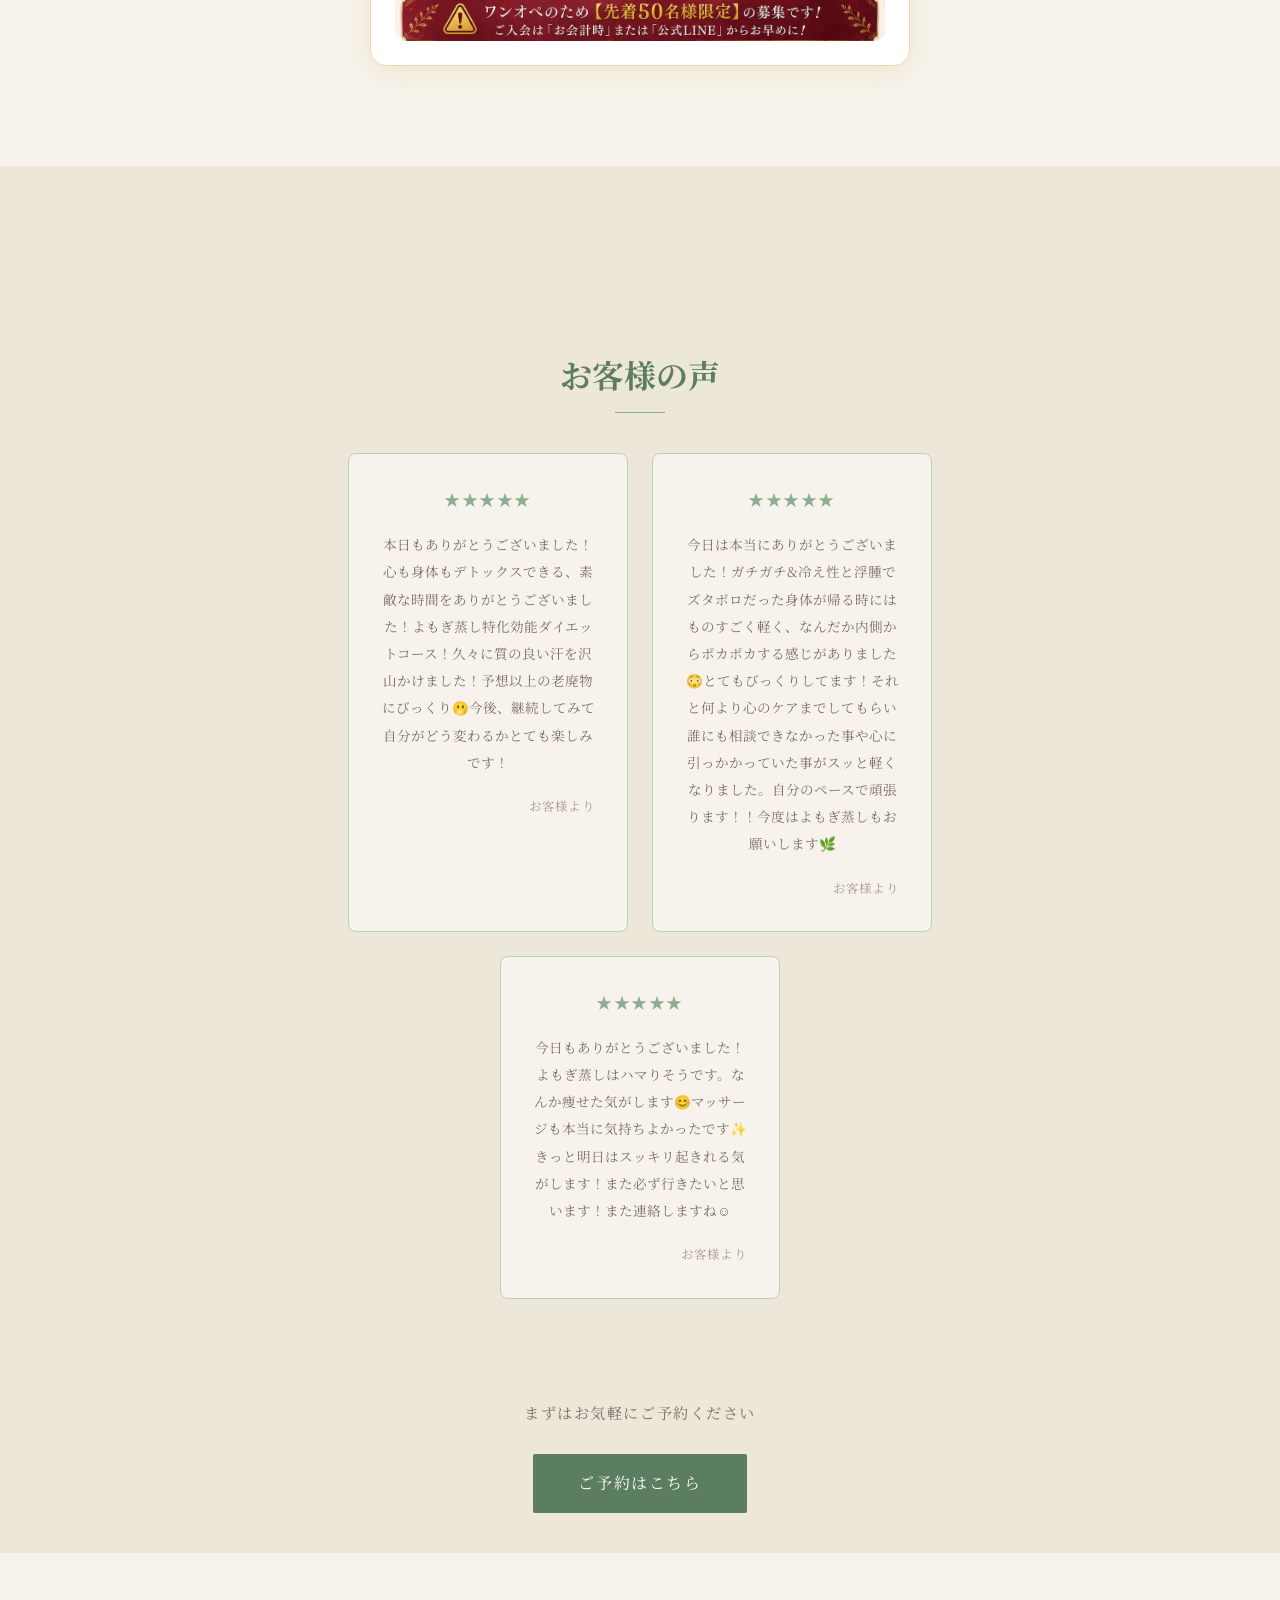
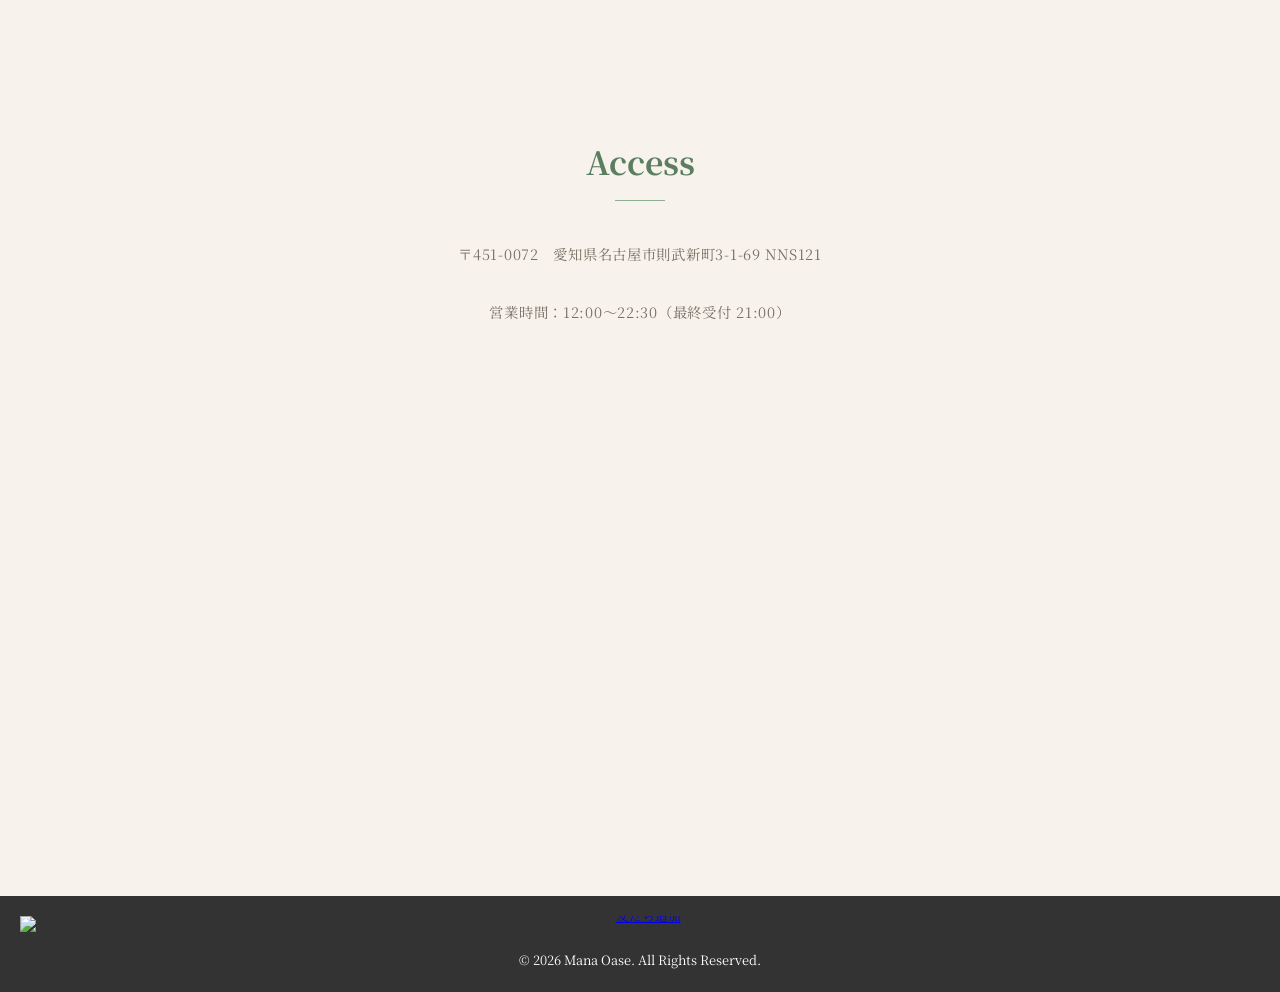
==== commit e7da17de: "Add images folder and update responsive CSS" ====
--- a/index.html
+++ b/index.html
@@ -1,160 +1,160 @@
-<!DOCTYPE html>
-<html lang="ja">
-<head>
-    <meta charset="UTF-8">
-    <meta name="viewport" content="width=device-width, initial-scale=1.0">
-    <title>Mana Oase | 名古屋のプライベートエステサロン｜オイルマッサージ・よもぎ蒸し</title>
-    <meta name="description" content="名古屋市のプライベートエステサロン「Mana Oase」。完全オールハンドのオイルマッサージとよもぎ蒸しで、心身の疲れを癒します。則武新町駅近く。ご新規様限定お試し価格あり。">
-    <meta name="keywords" content="エステサロン,名古屋,オイルマッサージ,よもぎ蒸し,プライベートサロン,リラクゼーション,則武新町,Mana Oase">
-    <meta name="robots" content="index, follow">
-    <link rel="canonical" href="https://manaoase.com/index.html">
-    <!-- OGP -->
-    <meta property="og:title" content="Mana Oase | 名古屋のプライベートエステサロン">
-    <meta property="og:description" content="完全オールハンドのオイルマッサージとよもぎ蒸しで心身を癒すプライベートエステサロン。名古屋市則武新町。">
-    <meta property="og:type" content="website">
-    <meta property="og:url" content="https://manaoase.com/index.html">
-    <meta property="og:image" content="https://manaoase.com/ogp.png">
-    <meta property="og:locale" content="ja_JP">
-    <meta property="og:site_name" content="Mana Oase">
-    <link rel="icon" href="images/favicon.png" type="image/png">
-    <link rel="apple-touch-icon" href="images/favicon.png">
-    <link rel="stylesheet" href="style.css">
-    <link href="https://fonts.googleapis.com/css2?family=Noto+Serif+JP:wght@400;700&display=swap" rel="stylesheet">
-</head>
-<body>
-
-    <header class="navbar">
-        <div class="logo">Mana oase</div>
-        <input type="checkbox" id="nav-toggle" class="nav-toggle-input">
-        <label class="hamburger" for="nav-toggle">
-            <span></span>
-            <span></span>
-            <span></span>
-        </label>
-        <label class="nav-overlay" for="nav-toggle"></label>
-        <nav class="nav-menu">
-            <ul>
-                <li><a href="index.html">Top</a></li>
-                <li><a href="#news">News</a></li>
-                <li><a href="price.html">料金表</a></li>
-                <li><a href="products.html">取り扱い商品</a></li>
-            </ul>
-        </nav>
-        <a href="https://lin.ee/xZ9Cr0p" target="_blank" class="line-btn line-btn--desktop">
-            <img src="https://scdn.line-apps.com/n/line_add_friends/btn/ja.png" alt="友だち追加" height="36">
-        </a>
-    </header>
-
-    <section class="hero">
-        <div class="hero-content">
-            <h1>Mana Oase</h1>
-            <p>日常の忙しさを忘れ、あなただけの特別な時間を。</p>
-            <a href="https://tol-app.jp/s/zo8xfq9tl715y2r8gp1n" target="_blank" class="btn">ご予約はこちら</a>
-        </div>
-    </section>
-
-    <section id="about" class="container fade-in">
-        <h2 class="section-title">Concept</h2>
-        <p>その日のあなたに合わせた<br>"オーダーメイド施術"で、<br>心も身体も深くゆるむ時間をお過ごしください。</p>
-    </section>
-
-    <section id="menu" class="menu-section">
-        <h2 class="section-title fade-in">Menu</h2>
-
-        <div class="menu-item fade-in">
-            <div class="menu-item__image menu-item__image--oil">
-                <img src="images/oil-massage.jpg" alt="オイルトリートメント">
-            </div>
-            <div class="menu-item__text">
-                <span class="menu-item__label">01</span>
-                <h3 class="menu-item__title">オイルマッサージ</h3>
-                <p class="menu-item__desc">当店では、スロータスオイルを使用しています。身体の"巡り"に着目し、深部までじんわり浸透。疲れや老廃物を流しやすい状態へ導き、施術後のスッキリ感と軽さをご体感いただけます。オイルは体質やお身体の状態に合わせて、3種類の中から最適なものをこちらでお選びいたします。また、香りが苦手な方や敏感な方にも安心して受けていただけるよう、『無香料の水溶性オイル』もご用意しております。</p>
-            </div>
-        </div>
-
-        <div class="menu-item menu-item--reverse fade-in">
-            <div class="menu-item__image menu-item__image--yomogi">
-                <img src="images/yomogi.jpg" alt="よもぎ蒸し">
-            </div>
-            <div class="menu-item__text">
-                <span class="menu-item__label">02</span>
-                <h3 class="menu-item__title">よもぎ蒸し</h3>
-                <p class="menu-item__desc menu-item__desc--sm">
-                    当店では、よもぎに加えオリジナルブレンドの生薬を使用。「健康・ダイエット・美容」の3種類から、お悩みに合わせてお選びいただけます。蒸気で温めながら、天然の美容成分を皮膚や粘膜から取り込むことで、本来持っている"健康美"を引き出してくれるのが、よもぎ蒸しの大きな特徴です。さらに、よもぎの香りが自律神経をやさしく整え、施術後はからだの軽さとともに、心までふわっと解放される感覚に。一度でも変化を実感される方が多く、続けることでより確かな変化へとつながります。
-                </p>
-            </div>
-        </div>
-    </section>
-
-    <section id="news" class="container fade-in">
-        <h2 class="section-title" style="color:#B8960C;">News</h2>
-        <div style="background:white; border:1px solid #e8d9b5; border-radius:16px; padding:24px; max-width:540px; margin:0 auto; box-shadow:0 8px 30px rgba(184,150,12,0.12); text-align:center;">
-            <img src="images/news.jpg" alt="大人の温活プレミアム会員" style="width:100%; border-radius:10px;">
-        </div>
-    </section>
-
-    <section class="voice-section">
-        <div class="container">
-            <h2 class="section-title fade-in">お客様の声</h2>
-            <div class="voice-grid">
-                <div class="voice-card fade-in">
-                    <div class="voice-stars">★★★★★</div>
-                    <p class="voice-text">本日もありがとうございました！心も身体もデトックスできる、素敵な時間をありがとうございました！よもぎ蒸し特化効能ダイエットコース！久々に質の良い汗を沢山かけました！予想以上の老廃物にびっくり🫢今後、継続してみて自分がどう変わるかとても楽しみです！</p>
-                    <p class="voice-author">お客様より</p>
-                </div>
-                <div class="voice-card fade-in">
-                    <div class="voice-stars">★★★★★</div>
-                    <p class="voice-text">今日は本当にありがとうございました！ガチガチ&冷え性と浮腫でズタボロだった身体が帰る時にはものすごく軽く、なんだか内側からポカポカする感じがありました😳とてもびっくりしてます！それと何より心のケアまでしてもらい誰にも相談できなかった事や心に引っかかっていた事がスッと軽くなりました。自分のペースで頑張ります！！今度はよもぎ蒸しもお願いします🌿</p>
-                    <p class="voice-author">お客様より</p>
-                </div>
-                <div class="voice-card fade-in">
-                    <div class="voice-stars">★★★★★</div>
-                    <p class="voice-text">今日もありがとうございました！よもぎ蒸しはハマりそうです。なんか痩せた気がします😊マッサージも本当に気持ちよかったです✨きっと明日はスッキリ起きれる気がします！また必ず行きたいと思います！また連絡しますね☺️</p>
-                    <p class="voice-author">お客様より</p>
-                </div>
-            </div>
-        </div>
-    </section>
-
-    <div class="reserve-cta">
-        <p class="reserve-cta__text">まずはお気軽にご予約ください</p>
-        <a href="https://tol-app.jp/s/zo8xfq9tl715y2r8gp1n" target="_blank" class="btn">ご予約はこちら</a>
-    </div>
-
-    <section id="access" class="access-section">
-        <div class="container">
-            <h2 class="section-title">Access</h2>
-            <p class="access-address">〒451-0072　愛知県名古屋市則武新町3-1-69 NNS121</p>
-            <p class="access-address">営業時間：12:00〜22:30（最終受付 21:00）</p>
-        </div>
-        <div class="map-wrap">
-            <iframe src="https://www.google.com/maps/embed?pb=!1m18!1m12!1m3!1d3261.093705346552!2d136.87601807512786!3d35.179216957388846!2m3!1f0!2f0!3f0!3m2!1i1024!2i768!4f13.1!3m3!1m2!1s0x600377fd97368c89%3A0xbcbadc6f722d54eb!2sNNS121!5e0!3m2!1sja!2sjp!4v1775560874384!5m2!1sja!2sjp" style="border:0; width:100%; height:400px;" allowfullscreen="" loading="lazy" referrerpolicy="no-referrer-when-downgrade"></iframe>
-        </div>
-    </section>
-
-    <footer>
-        <a href="https://lin.ee/xZ9Cr0p" target="_blank" class="line-btn line-btn--footer">
-            <img src="https://scdn.line-apps.com/n/line_add_friends/btn/ja.png" alt="友だち追加" height="36">
-        </a>
-        <p>&copy; 2026 Mana Oase. All Rights Reserved.</p>
-    </footer>
-
-    <div class="fixed-bar">
-        <a href="https://lin.ee/xZ9Cr0p" target="_blank" class="fixed-bar__btn fixed-bar__btn--line">LINE友だち追加</a>
-        <a href="https://tol-app.jp/s/zo8xfq9tl715y2r8gp1n" target="_blank" class="fixed-bar__btn fixed-bar__btn--reserve">ご予約はこちら</a>
-    </div>
-
-    <script>
-        const observer = new IntersectionObserver((entries) => {
-            entries.forEach(entry => {
-                if (entry.isIntersecting) {
-                    entry.target.classList.add('fade-in--visible');
-                }
-            });
-        }, { threshold: 0.15 });
-
-        document.querySelectorAll('.fade-in').forEach(el => observer.observe(el));
-    </script>
-
-</body>
+<!DOCTYPE html>
+<html lang="ja">
+<head>
+    <meta charset="UTF-8">
+    <meta name="viewport" content="width=device-width, initial-scale=1.0">
+    <title>Mana Oase | 名古屋のプライベートエステサロン｜オイルマッサージ・よもぎ蒸し</title>
+    <meta name="description" content="名古屋市のプライベートエステサロン「Mana Oase」。完全オールハンドのオイルマッサージとよもぎ蒸しで、心身の疲れを癒します。則武新町駅近く。ご新規様限定お試し価格あり。">
+    <meta name="keywords" content="エステサロン,名古屋,オイルマッサージ,よもぎ蒸し,プライベートサロン,リラクゼーション,則武新町,Mana Oase">
+    <meta name="robots" content="index, follow">
+    <link rel="canonical" href="https://manaoase.com/index.html">
+    <!-- OGP -->
+    <meta property="og:title" content="Mana Oase | 名古屋のプライベートエステサロン">
+    <meta property="og:description" content="完全オールハンドのオイルマッサージとよもぎ蒸しで心身を癒すプライベートエステサロン。名古屋市則武新町。">
+    <meta property="og:type" content="website">
+    <meta property="og:url" content="https://manaoase.com/index.html">
+    <meta property="og:image" content="https://manaoase.com/ogp.png">
+    <meta property="og:locale" content="ja_JP">
+    <meta property="og:site_name" content="Mana Oase">
+    <link rel="icon" href="images/favicon.png" type="image/png">
+    <link rel="apple-touch-icon" href="images/favicon.png">
+    <link rel="stylesheet" href="style.css">
+    <link href="https://fonts.googleapis.com/css2?family=Noto+Serif+JP:wght@400;700&display=swap" rel="stylesheet">
+</head>
+<body>
+
+    <header class="navbar">
+        <div class="logo">Mana oase</div>
+        <input type="checkbox" id="nav-toggle" class="nav-toggle-input">
+        <label class="hamburger" for="nav-toggle">
+            <span></span>
+            <span></span>
+            <span></span>
+        </label>
+        <label class="nav-overlay" for="nav-toggle"></label>
+        <nav class="nav-menu">
+            <ul>
+                <li><a href="index.html">Top</a></li>
+                <li><a href="#news">News</a></li>
+                <li><a href="price.html">料金表</a></li>
+                <li><a href="products.html">取り扱い商品</a></li>
+            </ul>
+        </nav>
+        <a href="https://lin.ee/xZ9Cr0p" target="_blank" class="line-btn line-btn--desktop">
+            <img src="https://scdn.line-apps.com/n/line_add_friends/btn/ja.png" alt="友だち追加" height="36">
+        </a>
+    </header>
+
+    <section class="hero">
+        <div class="hero-content">
+            <h1>Mana Oase</h1>
+            <p>日常の忙しさを忘れ、あなただけの特別な時間を。</p>
+            <a href="https://tol-app.jp/s/zo8xfq9tl715y2r8gp1n" target="_blank" class="btn">ご予約はこちら</a>
+        </div>
+    </section>
+
+    <section id="about" class="container fade-in">
+        <h2 class="section-title">Concept</h2>
+        <p>その日のあなたに合わせた<br>"オーダーメイド施術"で、<br>心も身体も深くゆるむ時間をお過ごしください。</p>
+    </section>
+
+    <section id="menu" class="menu-section">
+        <h2 class="section-title fade-in">Menu</h2>
+
+        <div class="menu-item fade-in">
+            <div class="menu-item__image menu-item__image--oil">
+                <img src="images/oil-massage.jpg" alt="オイルトリートメント">
+            </div>
+            <div class="menu-item__text">
+                <span class="menu-item__label">01</span>
+                <h3 class="menu-item__title">オイルマッサージ</h3>
+                <p class="menu-item__desc">当店では、スロータスオイルを使用しています。身体の"巡り"に着目し、深部までじんわり浸透。疲れや老廃物を流しやすい状態へ導き、施術後のスッキリ感と軽さをご体感いただけます。オイルは体質やお身体の状態に合わせて、3種類の中から最適なものをこちらでお選びいたします。また、香りが苦手な方や敏感な方にも安心して受けていただけるよう、『無香料の水溶性オイル』もご用意しております。</p>
+            </div>
+        </div>
+
+        <div class="menu-item menu-item--reverse fade-in">
+            <div class="menu-item__image menu-item__image--yomogi">
+                <img src="images/yomogi.jpg" alt="よもぎ蒸し">
+            </div>
+            <div class="menu-item__text">
+                <span class="menu-item__label">02</span>
+                <h3 class="menu-item__title">よもぎ蒸し</h3>
+                <p class="menu-item__desc menu-item__desc--sm">
+                    当店では、よもぎに加えオリジナルブレンドの生薬を使用。「健康・ダイエット・美容」の3種類から、お悩みに合わせてお選びいただけます。蒸気で温めながら、天然の美容成分を皮膚や粘膜から取り込むことで、本来持っている"健康美"を引き出してくれるのが、よもぎ蒸しの大きな特徴です。さらに、よもぎの香りが自律神経をやさしく整え、施術後はからだの軽さとともに、心までふわっと解放される感覚に。一度でも変化を実感される方が多く、続けることでより確かな変化へとつながります。
+                </p>
+            </div>
+        </div>
+    </section>
+
+    <section id="news" class="container fade-in">
+        <h2 class="section-title" style="color:#B8960C;">News</h2>
+        <div style="background:white; border:1px solid #e8d9b5; border-radius:16px; padding:24px; max-width:540px; margin:0 auto; box-shadow:0 8px 30px rgba(184,150,12,0.12); text-align:center;">
+            <img src="images/news.jpg" alt="大人の温活プレミアム会員" style="width:100%; border-radius:10px;">
+        </div>
+    </section>
+
+    <section class="voice-section">
+        <div class="container">
+            <h2 class="section-title fade-in">お客様の声</h2>
+            <div class="voice-grid">
+                <div class="voice-card fade-in">
+                    <div class="voice-stars">★★★★★</div>
+                    <p class="voice-text">本日もありがとうございました！心も身体もデトックスできる、素敵な時間をありがとうございました！よもぎ蒸し特化効能ダイエットコース！久々に質の良い汗を沢山かけました！予想以上の老廃物にびっくり🫢今後、継続してみて自分がどう変わるかとても楽しみです！</p>
+                    <p class="voice-author">お客様より</p>
+                </div>
+                <div class="voice-card fade-in">
+                    <div class="voice-stars">★★★★★</div>
+                    <p class="voice-text">今日は本当にありがとうございました！ガチガチ&冷え性と浮腫でズタボロだった身体が帰る時にはものすごく軽く、なんだか内側からポカポカする感じがありました😳とてもびっくりしてます！それと何より心のケアまでしてもらい誰にも相談できなかった事や心に引っかかっていた事がスッと軽くなりました。自分のペースで頑張ります！！今度はよもぎ蒸しもお願いします🌿</p>
+                    <p class="voice-author">お客様より</p>
+                </div>
+                <div class="voice-card fade-in">
+                    <div class="voice-stars">★★★★★</div>
+                    <p class="voice-text">今日もありがとうございました！よもぎ蒸しはハマりそうです。なんか痩せた気がします😊マッサージも本当に気持ちよかったです✨きっと明日はスッキリ起きれる気がします！また必ず行きたいと思います！また連絡しますね☺️</p>
+                    <p class="voice-author">お客様より</p>
+                </div>
+            </div>
+        </div>
+    </section>
+
+    <div class="reserve-cta">
+        <p class="reserve-cta__text">まずはお気軽にご予約ください</p>
+        <a href="https://tol-app.jp/s/zo8xfq9tl715y2r8gp1n" target="_blank" class="btn">ご予約はこちら</a>
+    </div>
+
+    <section id="access" class="access-section">
+        <div class="container">
+            <h2 class="section-title">Access</h2>
+            <p class="access-address">〒451-0072　愛知県名古屋市則武新町3-1-69 NNS121</p>
+            <p class="access-address">営業時間：12:00〜22:30（最終受付 21:00）</p>
+        </div>
+        <div class="map-wrap">
+            <iframe src="https://www.google.com/maps/embed?pb=!1m18!1m12!1m3!1d3261.093705346552!2d136.87601807512786!3d35.179216957388846!2m3!1f0!2f0!3f0!3m2!1i1024!2i768!4f13.1!3m3!1m2!1s0x600377fd97368c89%3A0xbcbadc6f722d54eb!2sNNS121!5e0!3m2!1sja!2sjp!4v1775560874384!5m2!1sja!2sjp" style="border:0; width:100%; height:400px;" allowfullscreen="" loading="lazy" referrerpolicy="no-referrer-when-downgrade"></iframe>
+        </div>
+    </section>
+
+    <footer>
+        <a href="https://lin.ee/xZ9Cr0p" target="_blank" class="line-btn line-btn--footer">
+            <img src="https://scdn.line-apps.com/n/line_add_friends/btn/ja.png" alt="友だち追加" height="36">
+        </a>
+        <p>&copy; 2026 Mana Oase. All Rights Reserved.</p>
+    </footer>
+
+    <div class="fixed-bar">
+        <a href="https://lin.ee/xZ9Cr0p" target="_blank" class="fixed-bar__btn fixed-bar__btn--line">LINE友だち追加</a>
+        <a href="https://tol-app.jp/s/zo8xfq9tl715y2r8gp1n" target="_blank" class="fixed-bar__btn fixed-bar__btn--reserve">ご予約はこちら</a>
+    </div>
+
+    <script>
+        const observer = new IntersectionObserver((entries) => {
+            entries.forEach(entry => {
+                if (entry.isIntersecting) {
+                    entry.target.classList.add('fade-in--visible');
+                }
+            });
+        }, { threshold: 0.15 });
+
+        document.querySelectorAll('.fade-in').forEach(el => observer.observe(el));
+    </script>
+
+</body>
 </html>
--- a/style.css
+++ b/style.css
@@ -1,544 +1,555 @@
-/* 基本設定 */
-* {
-    margin: 0;
-    padding: 0;
-    box-sizing: border-box;
-}
-
-body {
-    font-family: 'Noto Serif JP', serif;
-    line-height: 1.8;
-    color: #3D3830;
-    background-color: #F7F3EC;
-}
-
-/* 商品・料金ページ共通 */
-.page-hero {
-    padding: 140px 20px 60px;
-    text-align: center;
-    background-color: #EDE7D9;
-}
-
-.page-title {
-    font-size: 2rem;
-    font-weight: 400;
-    color: #5C7E60;
-    letter-spacing: 0.1em;
-}
-
-.products-section {
-    padding: 60px 20px 80px;
-}
-
-.products-grid {
-    display: flex;
-    gap: 2rem;
-    justify-content: center;
-    flex-wrap: wrap;
-    margin-bottom: 60px;
-}
-
-.product-card {
-    background: white;
-    border: 1px solid #B8D1BA;
-    border-radius: 12px;
-    overflow: hidden;
-    width: 260px;
-    text-align: center;
-    padding-bottom: 1.5rem;
-}
-
-.product-img {
-    width: 100%;
-    height: 180px;
-    object-fit: contain;
-    background: #f9f9f9;
-    padding: 1rem;
-}
-
-.product-name {
-    font-size: 0.95rem;
-    font-weight: 400;
-    color: #3D3830;
-    margin-top: 1rem;
-    padding: 0 1rem;
-    letter-spacing: 0.05em;
-}
-
-.shop-btn-wrap {
-    text-align: center;
-    margin-bottom: 3rem;
-}
-
-.shop-lead {
-    font-size: 0.88rem;
-    color: #7A7065;
-    margin-bottom: 1.5rem;
-    letter-spacing: 0.05em;
-}
-
-/* チェックボックスを非表示 */
-.nav-toggle-input {
-    display: none;
-}
-
-/* ハンバーガーボタン（labelタグ） */
-.hamburger {
-    display: none;
-    flex-direction: column;
-    justify-content: center;
-    gap: 5px;
-    cursor: pointer;
-    padding: 4px;
-    z-index: 200;
-}
-
-.hamburger span {
-    display: block;
-    width: 24px;
-    height: 1.5px;
-    background-color: #5C7E60;
-    transition: all 0.3s ease;
-    transform-origin: center;
-}
-
-/* チェック時にXに変わる */
-.nav-toggle-input:checked ~ .hamburger span:nth-child(1) {
-    transform: translateY(6.5px) rotate(45deg);
-}
-
-.nav-toggle-input:checked ~ .hamburger span:nth-child(2) {
-    opacity: 0;
-}
-
-.nav-toggle-input:checked ~ .hamburger span:nth-child(3) {
-    transform: translateY(-6.5px) rotate(-45deg);
-}
-
-/* オーバーレイ（labelタグ） */
-.nav-overlay {
-    display: none;
-    position: fixed;
-    inset: 0;
-    background: rgba(0,0,0,0.3);
-    z-index: 160;
-    cursor: pointer;
-}
-
-/* PC用LINEボタン */
-.line-btn--desktop {
-    display: inline-block;
-}
-
-/* ナビゲーション */
-.navbar {
-    display: flex;
-    justify-content: space-between;
-    align-items: center;
-    padding: 20px 50px;
-    background-color: rgba(247, 243, 236, 0.95);
-    position: fixed;
-    width: 100%;
-    z-index: 100;
-}
-
-.logo {
-    font-size: 1.5rem;
-    font-weight: bold;
-    color: #5C7E60;
-}
-
-.navbar ul {
-    display: flex;
-    list-style: none;
-}
-
-.navbar ul li {
-    margin-left: 30px;
-}
-
-.navbar ul li a {
-    text-decoration: none;
-    color: #666;
-    font-size: 0.9rem;
-    transition: 0.3s;
-}
-
-.navbar ul li a:hover {
-    color: #5C7E60;
-}
-
-/* メインビジュアル */
-.hero {
-    height: 100vh;
-    width: 100%;
-    background-image: linear-gradient(rgba(0,0,0,0.2), rgba(0,0,0,0.2)), url('images/main-bg.jpg');
-    background-size: cover;
-    background-position: center;
-    display: flex;
-    justify-content: center;
-    align-items: center;
-    text-align: center;
-    color: #fff;
-}
-
-.hero-content h1 {
-    font-size: clamp(2.5rem, 7vw, 5rem);
-    margin-bottom: 20px;
-    text-shadow: 1px 1px 10px rgba(0,0,0,0.3);
-}
-
-.hero-content p {
-    font-size: 1.1rem;
-    margin-bottom: 30px;
-}
-
-/* ボタン */
-.btn {
-    display: inline-block;
-    padding: 15px 45px;
-    background-color: #5C7E60;
-    color: #fff;
-    text-decoration: none;
-    border-radius: 2px;
-    transition: 0.4s;
-    letter-spacing: 0.1em;
-}
-
-.btn:hover {
-    background-color: #4A6B4E;
-    transform: translateY(-3px);
-}
-
-/* コンテンツ部分 */
-.container {
-    padding: 100px 20px;
-    max-width: 800px;
-    margin: 0 auto;
-    text-align: center;
-}
-
-.section-title {
-    font-size: 2rem;
-    margin-bottom: 40px;
-    color: #5C7E60;
-    position: relative;
-    padding-bottom: 10px;
-}
-
-.section-title::after {
-    content: '';
-    position: absolute;
-    bottom: 0;
-    left: 50%;
-    transform: translateX(-50%);
-    width: 50px;
-    height: 1px;
-    background: #8BAF8E;
-}
-
-/* お客様の声 */
-.voice-section {
-    background-color: #EDE7D9;
-    padding: 80px 20px 0;
-}
-
-.voice-grid {
-    display: flex;
-    gap: 24px;
-    justify-content: center;
-    flex-wrap: wrap;
-}
-
-.voice-card {
-    background: #F7F3EC;
-    border: 1px solid #B8D1BA;
-    border-radius: 8px;
-    padding: 2rem;
-    width: 280px;
-    flex-shrink: 0;
-}
-
-.voice-stars {
-    color: #8BAF8E;
-    font-size: 1rem;
-    margin-bottom: 1rem;
-    letter-spacing: 0.1em;
-}
-
-.voice-text {
-    font-size: 0.85rem;
-    line-height: 2;
-    color: #7A7065;
-    margin-bottom: 1.2rem;
-}
-
-.voice-author {
-    font-size: 0.78rem;
-    color: #A49A8E;
-    letter-spacing: 0.1em;
-    text-align: right;
-}
-
-/* 予約CTA */
-.reserve-cta {
-    background-color: #EDE7D9;
-    text-align: center;
-    padding: 0 20px 40px;
-}
-
-.reserve-cta__text {
-    font-size: 0.95rem;
-    color: #7A7065;
-    letter-spacing: 0.1em;
-    margin-bottom: 28px;
-}
-
-/* メニュー紹介セクション */
-.menu-section {
-    padding: 80px 20px;
-    background-color: #F7F3EC;
-}
-
-.menu-section .section-title {
-    text-align: center;
-    margin-bottom: 60px;
-}
-
-.menu-item {
-    display: flex;
-    align-items: center;
-    gap: 60px;
-    max-width: 1000px;
-    margin: 0 auto 80px;
-}
-
-.menu-item--reverse {
-    flex-direction: row-reverse;
-}
-
-.menu-item__image {
-    flex: 1;
-    height: 300px;
-    min-height: 300px;
-    border-radius: 4px;
-    overflow: hidden;
-    box-shadow: 0 8px 30px rgba(0, 0, 0, 0.15);
-}
-
-.menu-item__image img {
-    width: 100%;
-    height: 100%;
-    object-fit: cover;
-    display: block;
-}
-
-.menu-item__image--oil { background-color: #B8D1BA; }
-.menu-item__image--yomogi { background-color: #D1E8C8; }
-
-.menu-item__text { flex: 1; }
-
-.menu-item__label {
-    font-size: 0.75rem;
-    letter-spacing: 0.3em;
-    color: #8BAF8E;
-    display: block;
-    margin-bottom: 12px;
-}
-
-.menu-item__title {
-    font-size: 1.6rem;
-    color: #3D3830;
-    margin-bottom: 20px;
-    font-weight: 400;
-    position: relative;
-    padding-bottom: 16px;
-}
-
-.menu-item__title::after {
-    content: '';
-    position: absolute;
-    bottom: 0;
-    left: 0;
-    width: 40px;
-    height: 1px;
-    background: #8BAF8E;
-}
-
-.menu-item__desc--sm {
-    font-size: 0.83rem;
-}
-
-.menu-item__desc {
-    font-size: 0.88rem;
-    color: #7A7065;
-    line-height: 2.2;
-    margin-bottom: 24px;
-}
-
-.menu-item__points {
-    list-style: none;
-    display: flex;
-    flex-direction: column;
-    gap: 8px;
-}
-
-.menu-item__points li {
-    font-size: 0.85rem;
-    color: #5C7E60;
-    letter-spacing: 0.05em;
-}
-
-.line-btn {
-    display: inline-block;
-    line-height: 0;
-}
-
-.line-btn--footer {
-    display: block;
-    margin-bottom: 16px;
-}
-
-/* スマホ固定ボタンバー */
-.fixed-bar { display: none; }
-
-/* アクセス */
-.access-section {
-    background-color: #F7F3EC;
-    padding: 80px 0 0;
-}
-
-.access-address {
-    font-size: 0.9rem;
-    color: #7A7065;
-    letter-spacing: 0.05em;
-    margin-bottom: 2rem;
-}
-
-.map-wrap { width: 100%; margin-top: 40px; }
-.map-wrap iframe { display: block; }
-
-footer {
-    background-color: #333;
-    color: #fff;
-    text-align: center;
-    padding: 20px;
-    font-size: 0.8rem;
-}
-
-/* フェードインアニメーション */
-.fade-in {
-    opacity: 0;
-    transform: translateY(24px);
-    transition: opacity 0.7s ease, transform 0.7s ease;
-}
-
-.fade-in--visible {
-    opacity: 1;
-    transform: translateY(0);
-}
-
-
-@media (max-width: 768px) {
-    .hamburger { display: flex; }
-    .line-btn--desktop { display: none; }
-
-    .nav-menu {
-        position: fixed;
-        top: 0;
-        right: -100%;
-        width: 75%;
-        max-width: 280px;
-        height: 100vh;
-        background: #F7F3EC;
-        z-index: 180;
-        display: flex;
-        flex-direction: column;
-        justify-content: center;
-        align-items: center;
-        gap: 2rem;
-        transition: right 0.35s ease;
-        padding: 2rem;
-    }
-
-    /* チェック時にドロワーを開く */
-    .nav-toggle-input:checked ~ .nav-menu {
-        right: 0;
-    }
-
-/* チェック時にオーバーレイを表示 */
-.nav-toggle-input:checked ~ .nav-overlay {
-    display: block;
-}
-
-    .nav-menu ul {
-        flex-direction: column;
-        align-items: center;
-        gap: 2rem;
-        padding: 0;
-    }
-
-    .nav-menu ul li { margin-left: 0; }
-
-    .nav-menu ul li a {
-        font-size: 1rem;
-        letter-spacing: 0.2em;
-        color: #3D3830;
-        text-decoration: none;
-    }
-
-    .navbar {
-        padding: 16px 20px;
-    }
-
-    .hero-content h1 { font-size: 1.6rem; }
-    .hero-content p { font-size: 0.9rem; padding: 0 16px; }
-    .btn { padding: 12px 32px; font-size: 0.85rem; }
-    .container { padding: 60px 20px; }
-    .section-title { font-size: 1.5rem; }
-    .menu-section { padding: 60px 20px; }
-
-    .menu-item,
-    .menu-item--reverse {
-        flex-direction: column;
-        gap: 30px;
-        margin-bottom: 60px;
-    }
-
-    .menu-item__image { width: 100%; min-height: 240px; }
-    .menu-item__title { font-size: 1.3rem; }
-
-    .voice-card { width: 100%; }
-
-    .reserve-cta { padding: 50px 20px; }
-
-    .map-wrap iframe { height: 280px; }
-
-    footer { padding: 30px 20px 72px; }
-
-    .fixed-bar {
-        display: flex;
-        position: fixed;
-        bottom: 0;
-        left: 0;
-        right: 0;
-        z-index: 300;
-        height: 56px;
-    }
-
-    .fixed-bar__btn {
-        flex: 1;
-        display: flex;
-        align-items: center;
-        justify-content: center;
-        font-size: 0.82rem;
-        letter-spacing: 0.08em;
-        text-decoration: none;
-        font-family: 'Noto Serif JP', serif;
-    }
-
-    .fixed-bar__btn--line { background-color: #06C755; color: #fff; }
-    .fixed-bar__btn--reserve { background-color: #5C7E60; color: #fff; }
-
-    .product-card { width: 100%; max-width: 320px; }
+/* 基本設定 */
+* {
+    margin: 0;
+    padding: 0;
+    box-sizing: border-box;
+}
+
+img {
+    max-width: 100%;
+    height: auto;
+    display: block;
+}
+
+body {
+    font-family: 'Noto Serif JP', serif;
+    line-height: 1.8;
+    color: #3D3830;
+    background-color: #F7F3EC;
+}
+
+/* 商品・料金ページ共通 */
+.page-hero {
+    padding: 140px 20px 60px;
+    text-align: center;
+    background-color: #EDE7D9;
+}
+
+.page-title {
+    font-size: 2rem;
+    font-weight: 400;
+    color: #5C7E60;
+    letter-spacing: 0.1em;
+}
+
+.products-section {
+    padding: 60px 20px 80px;
+}
+
+.products-grid {
+    display: flex;
+    gap: 2rem;
+    justify-content: center;
+    flex-wrap: wrap;
+    margin-bottom: 60px;
+}
+
+.product-card {
+    background: white;
+    border: 1px solid #B8D1BA;
+    border-radius: 12px;
+    overflow: hidden;
+    width: 260px;
+    text-align: center;
+    padding-bottom: 1.5rem;
+}
+
+.product-img {
+    width: 100%;
+    height: 180px;
+    object-fit: contain;
+    background: #f9f9f9;
+    padding: 1rem;
+}
+
+.product-name {
+    font-size: 0.95rem;
+    font-weight: 400;
+    color: #3D3830;
+    margin-top: 1rem;
+    padding: 0 1rem;
+    letter-spacing: 0.05em;
+}
+
+.shop-btn-wrap {
+    text-align: center;
+    margin-bottom: 3rem;
+}
+
+.shop-lead {
+    font-size: 0.88rem;
+    color: #7A7065;
+    margin-bottom: 1.5rem;
+    letter-spacing: 0.05em;
+}
+
+/* チェックボックスを非表示 */
+.nav-toggle-input {
+    display: none;
+}
+
+/* ハンバーガーボタン（labelタグ） */
+.hamburger {
+    display: none;
+    flex-direction: column;
+    justify-content: center;
+    gap: 5px;
+    cursor: pointer;
+    padding: 4px;
+    z-index: 200;
+}
+
+.hamburger span {
+    display: block;
+    width: 24px;
+    height: 1.5px;
+    background-color: #5C7E60;
+    transition: all 0.3s ease;
+    transform-origin: center;
+}
+
+/* チェック時にXに変わる */
+.nav-toggle-input:checked ~ .hamburger span:nth-child(1) {
+    transform: translateY(6.5px) rotate(45deg);
+}
+
+.nav-toggle-input:checked ~ .hamburger span:nth-child(2) {
+    opacity: 0;
+}
+
+.nav-toggle-input:checked ~ .hamburger span:nth-child(3) {
+    transform: translateY(-6.5px) rotate(-45deg);
+}
+
+/* オーバーレイ（labelタグ） */
+.nav-overlay {
+    display: none;
+    position: fixed;
+    inset: 0;
+    background: rgba(0,0,0,0.3);
+    z-index: 160;
+    cursor: pointer;
+}
+
+/* PC用LINEボタン */
+.line-btn--desktop {
+    display: inline-block;
+}
+
+/* ナビゲーション */
+.navbar {
+    display: flex;
+    justify-content: space-between;
+    align-items: center;
+    padding: 20px 50px;
+    background-color: rgba(247, 243, 236, 0.95);
+    position: fixed;
+    width: 100%;
+    z-index: 100;
+}
+
+.logo {
+    font-size: 1.5rem;
+    font-weight: bold;
+    color: #5C7E60;
+}
+
+.navbar ul {
+    display: flex;
+    list-style: none;
+}
+
+.navbar ul li {
+    margin-left: 30px;
+}
+
+.navbar ul li a {
+    text-decoration: none;
+    color: #666;
+    font-size: 0.9rem;
+    transition: 0.3s;
+}
+
+.navbar ul li a:hover {
+    color: #5C7E60;
+}
+
+/* メインビジュアル */
+.hero {
+    height: 100vh;
+    width: 100%;
+    background-image: linear-gradient(rgba(0,0,0,0.2), rgba(0,0,0,0.2)), url('images/main-bg.jpg');
+    background-size: cover;
+    background-position: center;
+    display: flex;
+    justify-content: center;
+    align-items: center;
+    text-align: center;
+    color: #fff;
+}
+
+.hero-content h1 {
+    font-size: clamp(2.5rem, 7vw, 5rem);
+    margin-bottom: 20px;
+    text-shadow: 1px 1px 10px rgba(0,0,0,0.3);
+}
+
+.hero-content p {
+    font-size: 1.1rem;
+    margin-bottom: 30px;
+}
+
+/* ボタン */
+.btn {
+    display: inline-block;
+    padding: 15px 45px;
+    background-color: #5C7E60;
+    color: #fff;
+    text-decoration: none;
+    border-radius: 2px;
+    transition: 0.4s;
+    letter-spacing: 0.1em;
+}
+
+.btn:hover {
+    background-color: #4A6B4E;
+    transform: translateY(-3px);
+}
+
+/* コンテンツ部分 */
+.container {
+    padding: 100px 20px;
+    max-width: 800px;
+    margin: 0 auto;
+    text-align: center;
+}
+
+.section-title {
+    font-size: 2rem;
+    margin-bottom: 40px;
+    color: #5C7E60;
+    position: relative;
+    padding-bottom: 10px;
+}
+
+.section-title::after {
+    content: '';
+    position: absolute;
+    bottom: 0;
+    left: 50%;
+    transform: translateX(-50%);
+    width: 50px;
+    height: 1px;
+    background: #8BAF8E;
+}
+
+/* お客様の声 */
+.voice-section {
+    background-color: #EDE7D9;
+    padding: 80px 20px 0;
+}
+
+.voice-grid {
+    display: flex;
+    gap: 24px;
+    justify-content: center;
+    flex-wrap: wrap;
+}
+
+.voice-card {
+    background: #F7F3EC;
+    border: 1px solid #B8D1BA;
+    border-radius: 8px;
+    padding: 2rem;
+    width: 280px;
+    flex-shrink: 0;
+}
+
+.voice-stars {
+    color: #8BAF8E;
+    font-size: 1rem;
+    margin-bottom: 1rem;
+    letter-spacing: 0.1em;
+}
+
+.voice-text {
+    font-size: 0.85rem;
+    line-height: 2;
+    color: #7A7065;
+    margin-bottom: 1.2rem;
+}
+
+.voice-author {
+    font-size: 0.78rem;
+    color: #A49A8E;
+    letter-spacing: 0.1em;
+    text-align: right;
+}
+
+/* 予約CTA */
+.reserve-cta {
+    background-color: #EDE7D9;
+    text-align: center;
+    padding: 0 20px 40px;
+}
+
+.reserve-cta__text {
+    font-size: 0.95rem;
+    color: #7A7065;
+    letter-spacing: 0.1em;
+    margin-bottom: 28px;
+}
+
+/* メニュー紹介セクション */
+.menu-section {
+    padding: 80px 20px;
+    background-color: #F7F3EC;
+}
+
+.menu-section .section-title {
+    text-align: center;
+    margin-bottom: 60px;
+}
+
+.menu-item {
+    display: flex;
+    align-items: center;
+    gap: 60px;
+    max-width: 1000px;
+    margin: 0 auto 80px;
+}
+
+.menu-item--reverse {
+    flex-direction: row-reverse;
+}
+
+.menu-item__image {
+    flex: 1;
+    height: 300px;
+    min-height: 300px;
+    border-radius: 4px;
+    overflow: hidden;
+    box-shadow: 0 8px 30px rgba(0, 0, 0, 0.15);
+}
+
+.menu-item__image img {
+    width: 100%;
+    height: 100%;
+    object-fit: cover;
+    display: block;
+}
+
+.menu-item__image--oil { background-color: #B8D1BA; }
+.menu-item__image--yomogi { background-color: #D1E8C8; }
+
+.menu-item__text { flex: 1; }
+
+.menu-item__label {
+    font-size: 0.75rem;
+    letter-spacing: 0.3em;
+    color: #8BAF8E;
+    display: block;
+    margin-bottom: 12px;
+}
+
+.menu-item__title {
+    font-size: 1.6rem;
+    color: #3D3830;
+    margin-bottom: 20px;
+    font-weight: 400;
+    position: relative;
+    padding-bottom: 16px;
+}
+
+.menu-item__title::after {
+    content: '';
+    position: absolute;
+    bottom: 0;
+    left: 0;
+    width: 40px;
+    height: 1px;
+    background: #8BAF8E;
+}
+
+.menu-item__desc--sm {
+    font-size: 0.83rem;
+}
+
+.menu-item__desc {
+    font-size: 0.88rem;
+    color: #7A7065;
+    line-height: 2.2;
+    margin-bottom: 24px;
+}
+
+.menu-item__points {
+    list-style: none;
+    display: flex;
+    flex-direction: column;
+    gap: 8px;
+}
+
+.menu-item__points li {
+    font-size: 0.85rem;
+    color: #5C7E60;
+    letter-spacing: 0.05em;
+}
+
+.line-btn {
+    display: inline-block;
+    line-height: 0;
+}
+
+.line-btn--footer {
+    display: block;
+    margin-bottom: 16px;
+}
+
+/* スマホ固定ボタンバー */
+.fixed-bar { display: none; }
+
+/* アクセス */
+.access-section {
+    background-color: #F7F3EC;
+    padding: 80px 0 0;
+}
+
+.access-address {
+    font-size: 0.9rem;
+    color: #7A7065;
+    letter-spacing: 0.05em;
+    margin-bottom: 2rem;
+}
+
+.map-wrap { width: 100%; margin-top: 40px; }
+.map-wrap iframe { display: block; }
+
+footer {
+    background-color: #333;
+    color: #fff;
+    text-align: center;
+    padding: 20px;
+    font-size: 0.8rem;
+}
+
+/* フェードインアニメーション */
+.fade-in {
+    opacity: 0;
+    transform: translateY(24px);
+    transition: opacity 0.7s ease, transform 0.7s ease;
+}
+
+.fade-in--visible {
+    opacity: 1;
+    transform: translateY(0);
+}
+
+
+@media (max-width: 768px) {
+    .hamburger { display: flex; }
+    .line-btn--desktop { display: none; }
+
+    .nav-menu {
+        position: fixed;
+        top: 0;
+        right: -100%;
+        width: 75%;
+        max-width: 280px;
+        height: 100vh;
+        background: #F7F3EC;
+        z-index: 180;
+        display: flex;
+        flex-direction: column;
+        justify-content: center;
+        align-items: center;
+        gap: 2rem;
+        transition: right 0.35s ease;
+        padding: 2rem;
+    }
+
+    /* チェック時にドロワーを開く */
+    .nav-toggle-input:checked ~ .nav-menu {
+        right: 0;
+    }
+
+/* チェック時にオーバーレイを表示 */
+.nav-toggle-input:checked ~ .nav-overlay {
+    display: block;
+}
+
+    .nav-menu ul {
+        flex-direction: column;
+        align-items: center;
+        gap: 2rem;
+        padding: 0;
+    }
+
+    .nav-menu ul li { margin-left: 0; }
+
+    .nav-menu ul li a {
+        font-size: 1rem;
+        letter-spacing: 0.2em;
+        color: #3D3830;
+        text-decoration: none;
+    }
+
+    .navbar {
+        padding: 16px 20px;
+    }
+
+    .hero-content h1 { font-size: 1.6rem; }
+    .hero-content p { font-size: 0.9rem; padding: 0 16px; }
+    .btn { padding: 12px 32px; font-size: 0.85rem; }
+    .container { padding: 60px 20px; }
+    .section-title { font-size: 1.5rem; }
+    .menu-section { padding: 60px 20px; }
+
+    .menu-item,
+    .menu-item--reverse {
+        flex-direction: column;
+        gap: 30px;
+        margin-bottom: 60px;
+    }
+
+    .menu-item__image { width: 100%; height: 240px; min-height: unset; flex: none; }
+    .menu-item__image img { width: 100%; height: 100%; object-fit: cover; }
+    .menu-item__title { font-size: 1.3rem; }
+
+    .voice-card { width: 100%; }
+
+    .reserve-cta { padding: 50px 20px; }
+
+    .map-wrap iframe { height: 280px; }
+
+    footer { padding: 30px 20px 72px; }
+
+    .fixed-bar {
+        display: flex;
+        position: fixed;
+        bottom: 0;
+        left: 0;
+        right: 0;
+        z-index: 300;
+        height: 56px;
+    }
+
+    .fixed-bar__btn {
+        flex: 1;
+        display: flex;
+        align-items: center;
+        justify-content: center;
+        font-size: 0.82rem;
+        letter-spacing: 0.08em;
+        text-decoration: none;
+        font-family: 'Noto Serif JP', serif;
+    }
+
+    .fixed-bar__btn--line { background-color: #06C755; color: #fff; }
+    .fixed-bar__btn--reserve { background-color: #5C7E60; color: #fff; }
+
+    .product-card { width: 100%; max-width: 320px; }
+
+    .products-grid { flex-direction: column; align-items: center; }
+
+    .price-row { flex-wrap: wrap; gap: 4px; }
 }
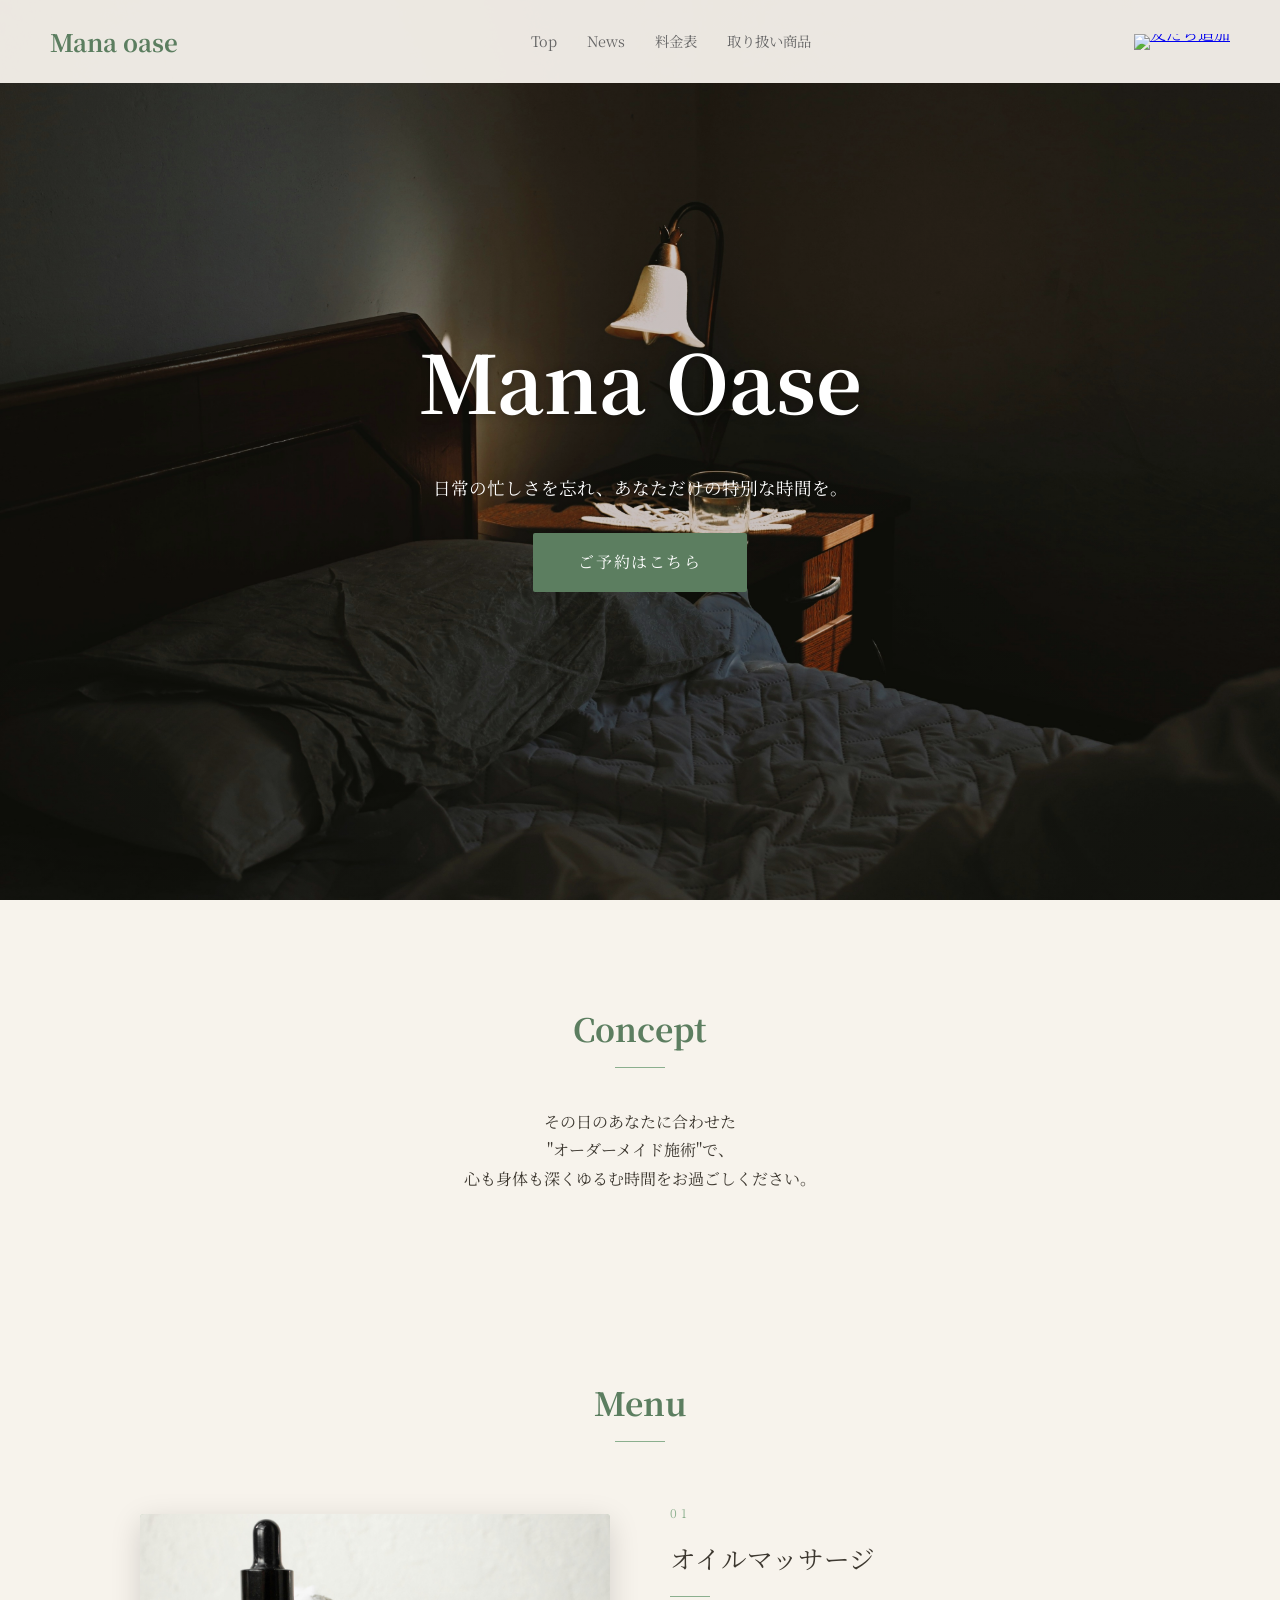
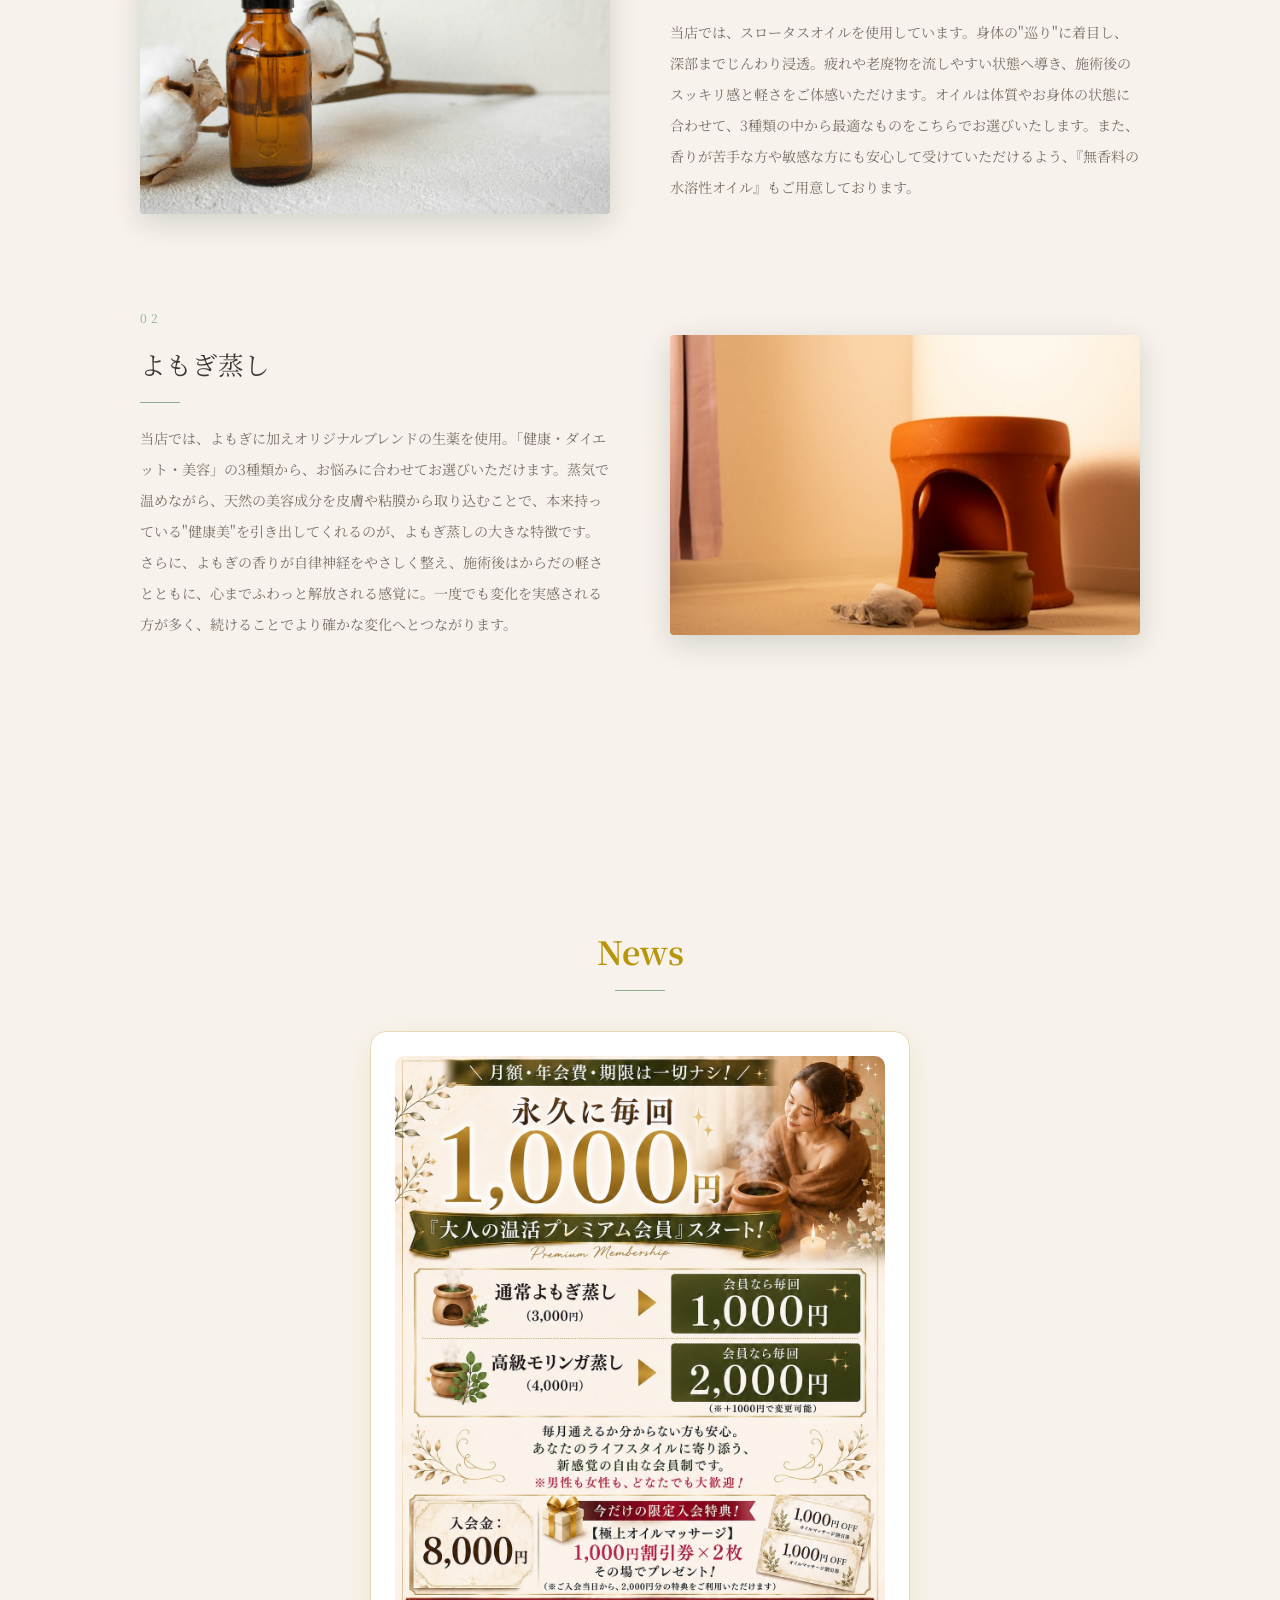
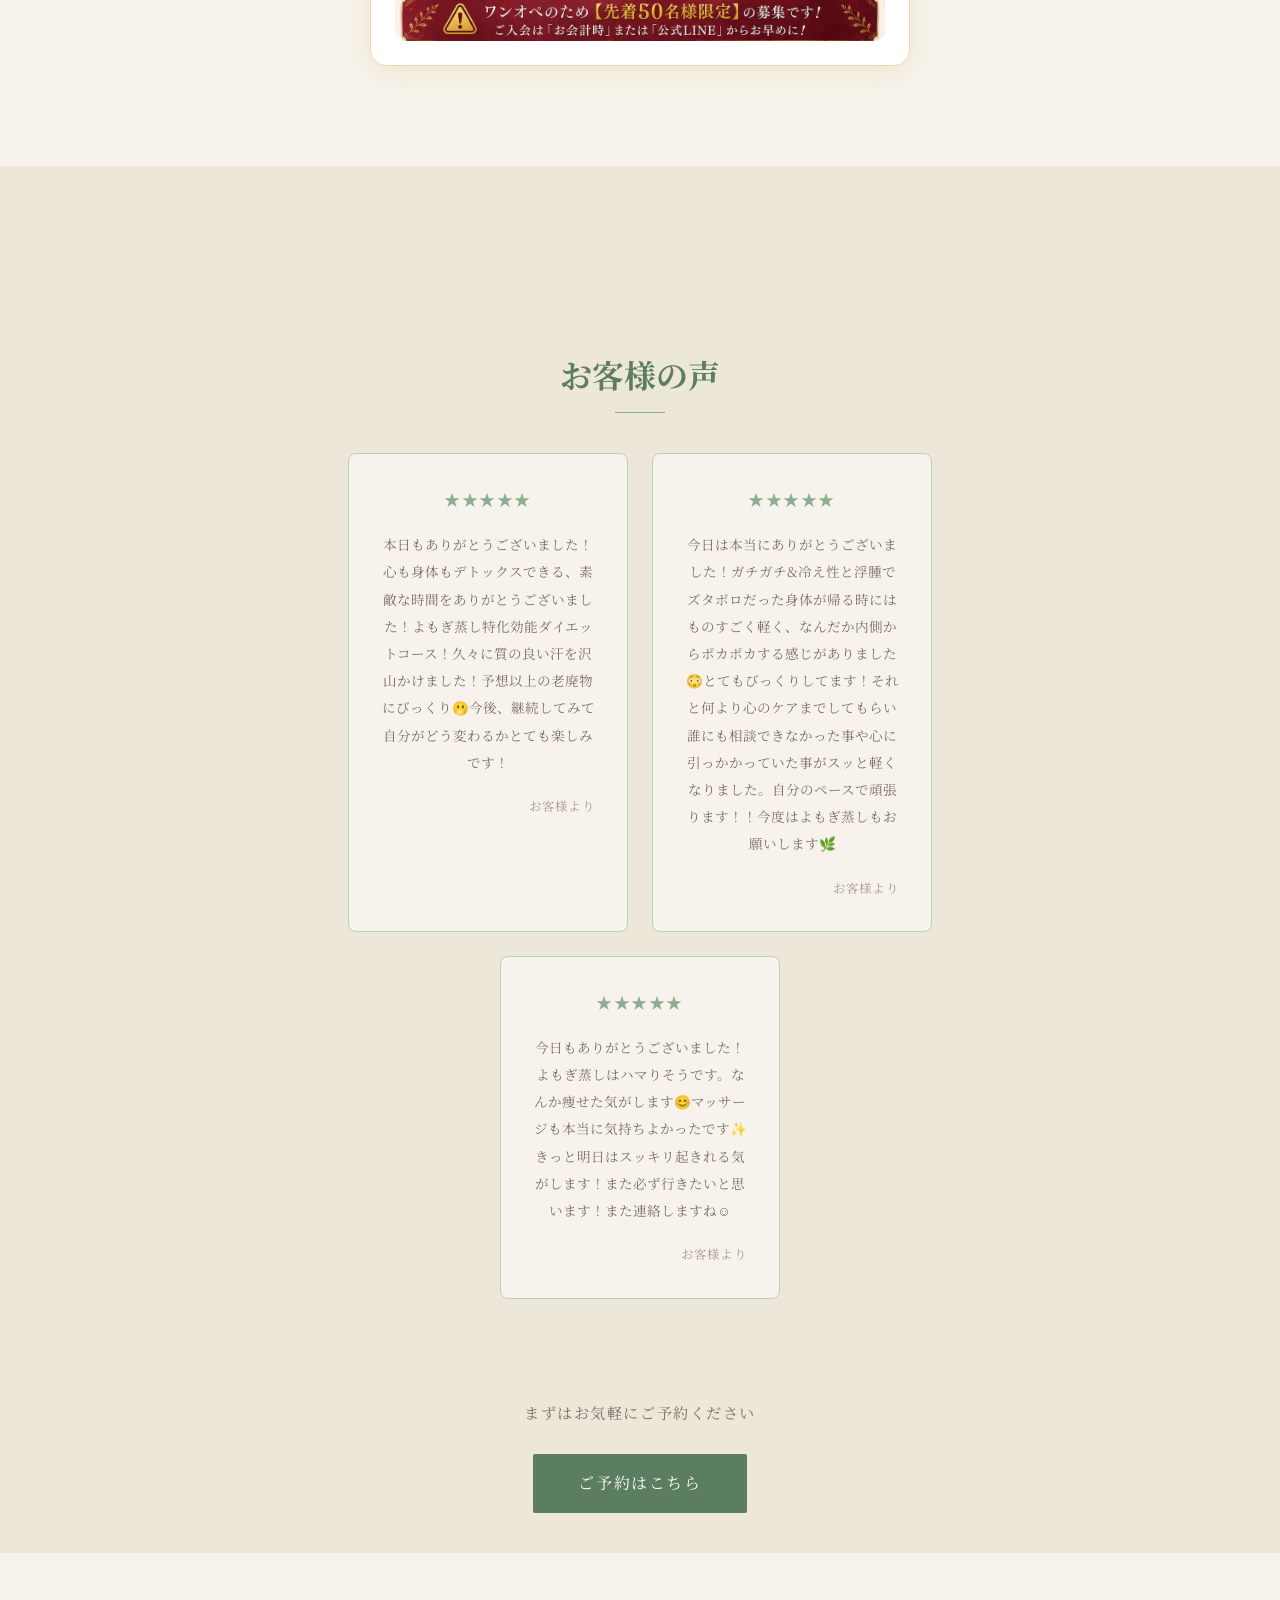
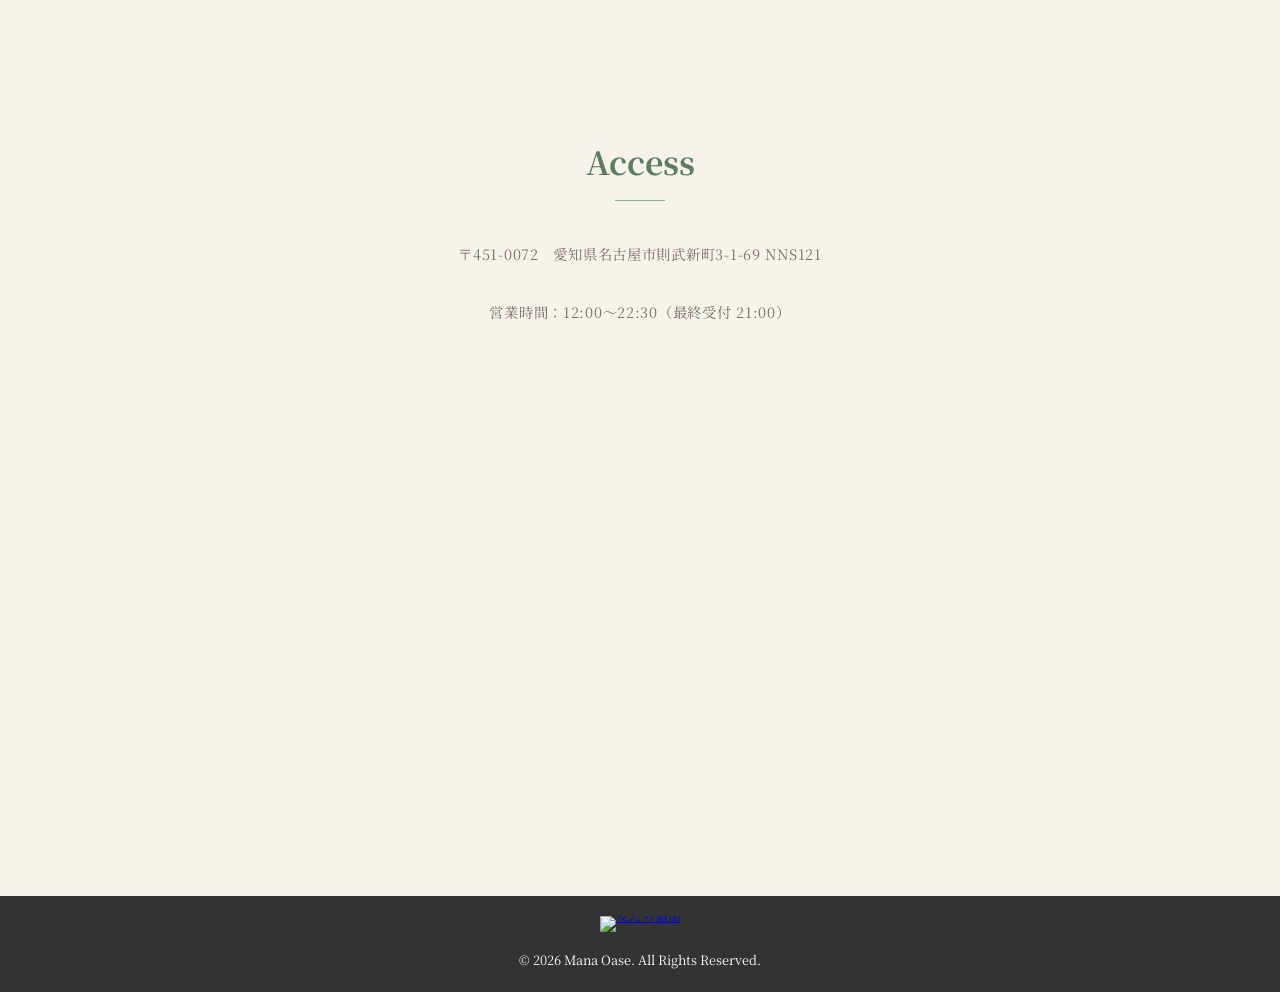
==== commit 3fc8afb9: "Add files via upload" ====
--- a/index.html
+++ b/index.html
@@ -1,160 +1,160 @@
-<!DOCTYPE html>
-<html lang="ja">
-<head>
-    <meta charset="UTF-8">
-    <meta name="viewport" content="width=device-width, initial-scale=1.0">
-    <title>Mana Oase | 名古屋のプライベートエステサロン｜オイルマッサージ・よもぎ蒸し</title>
-    <meta name="description" content="名古屋市のプライベートエステサロン「Mana Oase」。完全オールハンドのオイルマッサージとよもぎ蒸しで、心身の疲れを癒します。則武新町駅近く。ご新規様限定お試し価格あり。">
-    <meta name="keywords" content="エステサロン,名古屋,オイルマッサージ,よもぎ蒸し,プライベートサロン,リラクゼーション,則武新町,Mana Oase">
-    <meta name="robots" content="index, follow">
-    <link rel="canonical" href="https://manaoase.com/index.html">
-    <!-- OGP -->
-    <meta property="og:title" content="Mana Oase | 名古屋のプライベートエステサロン">
-    <meta property="og:description" content="完全オールハンドのオイルマッサージとよもぎ蒸しで心身を癒すプライベートエステサロン。名古屋市則武新町。">
-    <meta property="og:type" content="website">
-    <meta property="og:url" content="https://manaoase.com/index.html">
-    <meta property="og:image" content="https://manaoase.com/ogp.png">
-    <meta property="og:locale" content="ja_JP">
-    <meta property="og:site_name" content="Mana Oase">
-    <link rel="icon" href="images/favicon.png" type="image/png">
-    <link rel="apple-touch-icon" href="images/favicon.png">
-    <link rel="stylesheet" href="style.css">
-    <link href="https://fonts.googleapis.com/css2?family=Noto+Serif+JP:wght@400;700&display=swap" rel="stylesheet">
-</head>
-<body>
-
-    <header class="navbar">
-        <div class="logo">Mana oase</div>
-        <input type="checkbox" id="nav-toggle" class="nav-toggle-input">
-        <label class="hamburger" for="nav-toggle">
-            <span></span>
-            <span></span>
-            <span></span>
-        </label>
-        <label class="nav-overlay" for="nav-toggle"></label>
-        <nav class="nav-menu">
-            <ul>
-                <li><a href="index.html">Top</a></li>
-                <li><a href="#news">News</a></li>
-                <li><a href="price.html">料金表</a></li>
-                <li><a href="products.html">取り扱い商品</a></li>
-            </ul>
-        </nav>
-        <a href="https://lin.ee/xZ9Cr0p" target="_blank" class="line-btn line-btn--desktop">
-            <img src="https://scdn.line-apps.com/n/line_add_friends/btn/ja.png" alt="友だち追加" height="36">
-        </a>
-    </header>
-
-    <section class="hero">
-        <div class="hero-content">
-            <h1>Mana Oase</h1>
-            <p>日常の忙しさを忘れ、あなただけの特別な時間を。</p>
-            <a href="https://tol-app.jp/s/zo8xfq9tl715y2r8gp1n" target="_blank" class="btn">ご予約はこちら</a>
-        </div>
-    </section>
-
-    <section id="about" class="container fade-in">
-        <h2 class="section-title">Concept</h2>
-        <p>その日のあなたに合わせた<br>"オーダーメイド施術"で、<br>心も身体も深くゆるむ時間をお過ごしください。</p>
-    </section>
-
-    <section id="menu" class="menu-section">
-        <h2 class="section-title fade-in">Menu</h2>
-
-        <div class="menu-item fade-in">
-            <div class="menu-item__image menu-item__image--oil">
-                <img src="images/oil-massage.jpg" alt="オイルトリートメント">
-            </div>
-            <div class="menu-item__text">
-                <span class="menu-item__label">01</span>
-                <h3 class="menu-item__title">オイルマッサージ</h3>
-                <p class="menu-item__desc">当店では、スロータスオイルを使用しています。身体の"巡り"に着目し、深部までじんわり浸透。疲れや老廃物を流しやすい状態へ導き、施術後のスッキリ感と軽さをご体感いただけます。オイルは体質やお身体の状態に合わせて、3種類の中から最適なものをこちらでお選びいたします。また、香りが苦手な方や敏感な方にも安心して受けていただけるよう、『無香料の水溶性オイル』もご用意しております。</p>
-            </div>
-        </div>
-
-        <div class="menu-item menu-item--reverse fade-in">
-            <div class="menu-item__image menu-item__image--yomogi">
-                <img src="images/yomogi.jpg" alt="よもぎ蒸し">
-            </div>
-            <div class="menu-item__text">
-                <span class="menu-item__label">02</span>
-                <h3 class="menu-item__title">よもぎ蒸し</h3>
-                <p class="menu-item__desc menu-item__desc--sm">
-                    当店では、よもぎに加えオリジナルブレンドの生薬を使用。「健康・ダイエット・美容」の3種類から、お悩みに合わせてお選びいただけます。蒸気で温めながら、天然の美容成分を皮膚や粘膜から取り込むことで、本来持っている"健康美"を引き出してくれるのが、よもぎ蒸しの大きな特徴です。さらに、よもぎの香りが自律神経をやさしく整え、施術後はからだの軽さとともに、心までふわっと解放される感覚に。一度でも変化を実感される方が多く、続けることでより確かな変化へとつながります。
-                </p>
-            </div>
-        </div>
-    </section>
-
-    <section id="news" class="container fade-in">
-        <h2 class="section-title" style="color:#B8960C;">News</h2>
-        <div style="background:white; border:1px solid #e8d9b5; border-radius:16px; padding:24px; max-width:540px; margin:0 auto; box-shadow:0 8px 30px rgba(184,150,12,0.12); text-align:center;">
-            <img src="images/news.jpg" alt="大人の温活プレミアム会員" style="width:100%; border-radius:10px;">
-        </div>
-    </section>
-
-    <section class="voice-section">
-        <div class="container">
-            <h2 class="section-title fade-in">お客様の声</h2>
-            <div class="voice-grid">
-                <div class="voice-card fade-in">
-                    <div class="voice-stars">★★★★★</div>
-                    <p class="voice-text">本日もありがとうございました！心も身体もデトックスできる、素敵な時間をありがとうございました！よもぎ蒸し特化効能ダイエットコース！久々に質の良い汗を沢山かけました！予想以上の老廃物にびっくり🫢今後、継続してみて自分がどう変わるかとても楽しみです！</p>
-                    <p class="voice-author">お客様より</p>
-                </div>
-                <div class="voice-card fade-in">
-                    <div class="voice-stars">★★★★★</div>
-                    <p class="voice-text">今日は本当にありがとうございました！ガチガチ&冷え性と浮腫でズタボロだった身体が帰る時にはものすごく軽く、なんだか内側からポカポカする感じがありました😳とてもびっくりしてます！それと何より心のケアまでしてもらい誰にも相談できなかった事や心に引っかかっていた事がスッと軽くなりました。自分のペースで頑張ります！！今度はよもぎ蒸しもお願いします🌿</p>
-                    <p class="voice-author">お客様より</p>
-                </div>
-                <div class="voice-card fade-in">
-                    <div class="voice-stars">★★★★★</div>
-                    <p class="voice-text">今日もありがとうございました！よもぎ蒸しはハマりそうです。なんか痩せた気がします😊マッサージも本当に気持ちよかったです✨きっと明日はスッキリ起きれる気がします！また必ず行きたいと思います！また連絡しますね☺️</p>
-                    <p class="voice-author">お客様より</p>
-                </div>
-            </div>
-        </div>
-    </section>
-
-    <div class="reserve-cta">
-        <p class="reserve-cta__text">まずはお気軽にご予約ください</p>
-        <a href="https://tol-app.jp/s/zo8xfq9tl715y2r8gp1n" target="_blank" class="btn">ご予約はこちら</a>
-    </div>
-
-    <section id="access" class="access-section">
-        <div class="container">
-            <h2 class="section-title">Access</h2>
-            <p class="access-address">〒451-0072　愛知県名古屋市則武新町3-1-69 NNS121</p>
-            <p class="access-address">営業時間：12:00〜22:30（最終受付 21:00）</p>
-        </div>
-        <div class="map-wrap">
-            <iframe src="https://www.google.com/maps/embed?pb=!1m18!1m12!1m3!1d3261.093705346552!2d136.87601807512786!3d35.179216957388846!2m3!1f0!2f0!3f0!3m2!1i1024!2i768!4f13.1!3m3!1m2!1s0x600377fd97368c89%3A0xbcbadc6f722d54eb!2sNNS121!5e0!3m2!1sja!2sjp!4v1775560874384!5m2!1sja!2sjp" style="border:0; width:100%; height:400px;" allowfullscreen="" loading="lazy" referrerpolicy="no-referrer-when-downgrade"></iframe>
-        </div>
-    </section>
-
-    <footer>
-        <a href="https://lin.ee/xZ9Cr0p" target="_blank" class="line-btn line-btn--footer">
-            <img src="https://scdn.line-apps.com/n/line_add_friends/btn/ja.png" alt="友だち追加" height="36">
-        </a>
-        <p>&copy; 2026 Mana Oase. All Rights Reserved.</p>
-    </footer>
-
-    <div class="fixed-bar">
-        <a href="https://lin.ee/xZ9Cr0p" target="_blank" class="fixed-bar__btn fixed-bar__btn--line">LINE友だち追加</a>
-        <a href="https://tol-app.jp/s/zo8xfq9tl715y2r8gp1n" target="_blank" class="fixed-bar__btn fixed-bar__btn--reserve">ご予約はこちら</a>
-    </div>
-
-    <script>
-        const observer = new IntersectionObserver((entries) => {
-            entries.forEach(entry => {
-                if (entry.isIntersecting) {
-                    entry.target.classList.add('fade-in--visible');
-                }
-            });
-        }, { threshold: 0.15 });
-
-        document.querySelectorAll('.fade-in').forEach(el => observer.observe(el));
-    </script>
-
-</body>
+<!DOCTYPE html>
+<html lang="ja">
+<head>
+    <meta charset="UTF-8">
+    <meta name="viewport" content="width=device-width, initial-scale=1.0">
+    <title>Mana Oase | 名古屋のプライベートエステサロン｜オイルマッサージ・よもぎ蒸し</title>
+    <meta name="description" content="名古屋市のプライベートエステサロン「Mana Oase」。完全オールハンドのオイルマッサージとよもぎ蒸しで、心身の疲れを癒します。則武新町駅近く。ご新規様限定お試し価格あり。">
+    <meta name="keywords" content="エステサロン,名古屋,オイルマッサージ,よもぎ蒸し,プライベートサロン,リラクゼーション,則武新町,Mana Oase">
+    <meta name="robots" content="index, follow">
+    <link rel="canonical" href="https://manaoase.com/index.html">
+    <!-- OGP -->
+    <meta property="og:title" content="Mana Oase | 名古屋のプライベートエステサロン">
+    <meta property="og:description" content="完全オールハンドのオイルマッサージとよもぎ蒸しで心身を癒すプライベートエステサロン。名古屋市則武新町。">
+    <meta property="og:type" content="website">
+    <meta property="og:url" content="https://manaoase.com/index.html">
+    <meta property="og:image" content="https://manaoase.com/ogp.png">
+    <meta property="og:locale" content="ja_JP">
+    <meta property="og:site_name" content="Mana Oase">
+    <link rel="icon" href="images/favicon.png" type="image/png">
+    <link rel="apple-touch-icon" href="images/favicon.png">
+    <link rel="stylesheet" href="style.css">
+    <link href="https://fonts.googleapis.com/css2?family=Noto+Serif+JP:wght@400;700&display=swap" rel="stylesheet">
+</head>
+<body>
+
+    <header class="navbar">
+        <div class="logo">Mana oase</div>
+        <input type="checkbox" id="nav-toggle" class="nav-toggle-input">
+        <label class="hamburger" for="nav-toggle">
+            <span></span>
+            <span></span>
+            <span></span>
+        </label>
+        <label class="nav-overlay" for="nav-toggle"></label>
+        <nav class="nav-menu">
+            <ul>
+                <li><a href="index.html">Top</a></li>
+                <li><a href="#news">News</a></li>
+                <li><a href="price.html">料金表</a></li>
+                <li><a href="products.html">取り扱い商品</a></li>
+            </ul>
+        </nav>
+        <a href="https://lin.ee/xZ9Cr0p" target="_blank" class="line-btn line-btn--desktop">
+            <img src="https://scdn.line-apps.com/n/line_add_friends/btn/ja.png" alt="友だち追加" height="36">
+        </a>
+    </header>
+
+    <section class="hero">
+        <div class="hero-content">
+            <h1>Mana Oase</h1>
+            <p>日常の忙しさを忘れ、あなただけの特別な時間を。</p>
+            <a href="https://tol-app.jp/s/zo8xfq9tl715y2r8gp1n" target="_blank" class="btn">ご予約はこちら</a>
+        </div>
+    </section>
+
+    <section id="about" class="container fade-in">
+        <h2 class="section-title">Concept</h2>
+        <p>その日のあなたに合わせた<br>"オーダーメイド施術"で、<br>心も身体も深くゆるむ時間をお過ごしください。</p>
+    </section>
+
+    <section id="menu" class="menu-section">
+        <h2 class="section-title fade-in">Menu</h2>
+
+        <div class="menu-item fade-in">
+            <div class="menu-item__image menu-item__image--oil">
+                <img src="images/oil-massage.jpg" alt="オイルトリートメント">
+            </div>
+            <div class="menu-item__text">
+                <span class="menu-item__label">01</span>
+                <h3 class="menu-item__title">オイルマッサージ</h3>
+                <p class="menu-item__desc">当店では、スロータスオイルを使用しています。身体の"巡り"に着目し、深部までじんわり浸透。疲れや老廃物を流しやすい状態へ導き、施術後のスッキリ感と軽さをご体感いただけます。オイルは体質やお身体の状態に合わせて、3種類の中から最適なものをこちらでお選びいたします。また、香りが苦手な方や敏感な方にも安心して受けていただけるよう、『無香料の水溶性オイル』もご用意しております。</p>
+            </div>
+        </div>
+
+        <div class="menu-item menu-item--reverse fade-in">
+            <div class="menu-item__image menu-item__image--yomogi">
+                <img src="images/yomogi.jpg" alt="よもぎ蒸し">
+            </div>
+            <div class="menu-item__text">
+                <span class="menu-item__label">02</span>
+                <h3 class="menu-item__title">よもぎ蒸し</h3>
+                <p class="menu-item__desc menu-item__desc--sm">
+                    当店では、よもぎに加えオリジナルブレンドの生薬を使用。「健康・ダイエット・美容」の3種類から、お悩みに合わせてお選びいただけます。蒸気で温めながら、天然の美容成分を皮膚や粘膜から取り込むことで、本来持っている"健康美"を引き出してくれるのが、よもぎ蒸しの大きな特徴です。さらに、よもぎの香りが自律神経をやさしく整え、施術後はからだの軽さとともに、心までふわっと解放される感覚に。一度でも変化を実感される方が多く、続けることでより確かな変化へとつながります。
+                </p>
+            </div>
+        </div>
+    </section>
+
+    <section id="news" class="container fade-in">
+        <h2 class="section-title" style="color:#B8960C;">News</h2>
+        <div style="background:white; border:1px solid #e8d9b5; border-radius:16px; padding:24px; max-width:540px; margin:0 auto; box-shadow:0 8px 30px rgba(184,150,12,0.12); text-align:center;">
+            <img src="images/news.jpg" alt="大人の温活プレミアム会員" style="width:100%; border-radius:10px;">
+        </div>
+    </section>
+
+    <section class="voice-section">
+        <div class="container">
+            <h2 class="section-title fade-in">お客様の声</h2>
+            <div class="voice-grid">
+                <div class="voice-card fade-in">
+                    <div class="voice-stars">★★★★★</div>
+                    <p class="voice-text">本日もありがとうございました！心も身体もデトックスできる、素敵な時間をありがとうございました！よもぎ蒸し特化効能ダイエットコース！久々に質の良い汗を沢山かけました！予想以上の老廃物にびっくり🫢今後、継続してみて自分がどう変わるかとても楽しみです！</p>
+                    <p class="voice-author">お客様より</p>
+                </div>
+                <div class="voice-card fade-in">
+                    <div class="voice-stars">★★★★★</div>
+                    <p class="voice-text">今日は本当にありがとうございました！ガチガチ&冷え性と浮腫でズタボロだった身体が帰る時にはものすごく軽く、なんだか内側からポカポカする感じがありました😳とてもびっくりしてます！それと何より心のケアまでしてもらい誰にも相談できなかった事や心に引っかかっていた事がスッと軽くなりました。自分のペースで頑張ります！！今度はよもぎ蒸しもお願いします🌿</p>
+                    <p class="voice-author">お客様より</p>
+                </div>
+                <div class="voice-card fade-in">
+                    <div class="voice-stars">★★★★★</div>
+                    <p class="voice-text">今日もありがとうございました！よもぎ蒸しはハマりそうです。なんか痩せた気がします😊マッサージも本当に気持ちよかったです✨きっと明日はスッキリ起きれる気がします！また必ず行きたいと思います！また連絡しますね☺️</p>
+                    <p class="voice-author">お客様より</p>
+                </div>
+            </div>
+        </div>
+    </section>
+
+    <div class="reserve-cta">
+        <p class="reserve-cta__text">まずはお気軽にご予約ください</p>
+        <a href="https://tol-app.jp/s/zo8xfq9tl715y2r8gp1n" target="_blank" class="btn">ご予約はこちら</a>
+    </div>
+
+    <section id="access" class="access-section">
+        <div class="container">
+            <h2 class="section-title">Access</h2>
+            <p class="access-address">〒451-0072　愛知県名古屋市則武新町3-1-69 NNS121</p>
+            <p class="access-address">営業時間：12:00〜22:30（最終受付 21:00）</p>
+        </div>
+        <div class="map-wrap">
+            <iframe src="https://www.google.com/maps/embed?pb=!1m18!1m12!1m3!1d3261.093705346552!2d136.87601807512786!3d35.179216957388846!2m3!1f0!2f0!3f0!3m2!1i1024!2i768!4f13.1!3m3!1m2!1s0x600377fd97368c89%3A0xbcbadc6f722d54eb!2sNNS121!5e0!3m2!1sja!2sjp!4v1775560874384!5m2!1sja!2sjp" style="border:0; width:100%; height:400px;" allowfullscreen="" loading="lazy" referrerpolicy="no-referrer-when-downgrade"></iframe>
+        </div>
+    </section>
+
+    <footer>
+        <a href="https://lin.ee/xZ9Cr0p" target="_blank" class="line-btn line-btn--footer">
+            <img src="https://scdn.line-apps.com/n/line_add_friends/btn/ja.png" alt="友だち追加" height="36">
+        </a>
+        <p>&copy; 2026 Mana Oase. All Rights Reserved.</p>
+    </footer>
+
+    <div class="fixed-bar">
+        <a href="https://lin.ee/xZ9Cr0p" target="_blank" class="fixed-bar__btn fixed-bar__btn--line">LINE友だち追加</a>
+        <a href="https://tol-app.jp/s/zo8xfq9tl715y2r8gp1n" target="_blank" class="fixed-bar__btn fixed-bar__btn--reserve">ご予約はこちら</a>
+    </div>
+
+    <script>
+        const observer = new IntersectionObserver((entries) => {
+            entries.forEach(entry => {
+                if (entry.isIntersecting) {
+                    entry.target.classList.add('fade-in--visible');
+                }
+            });
+        }, { threshold: 0.15 });
+
+        document.querySelectorAll('.fade-in').forEach(el => observer.observe(el));
+    </script>
+
+</body>
 </html>
--- a/style.css
+++ b/style.css
@@ -1,555 +1,561 @@
-/* 基本設定 */
-* {
-    margin: 0;
-    padding: 0;
-    box-sizing: border-box;
-}
-
-img {
-    max-width: 100%;
-    height: auto;
-    display: block;
-}
-
-body {
-    font-family: 'Noto Serif JP', serif;
-    line-height: 1.8;
-    color: #3D3830;
-    background-color: #F7F3EC;
-}
-
-/* 商品・料金ページ共通 */
-.page-hero {
-    padding: 140px 20px 60px;
-    text-align: center;
-    background-color: #EDE7D9;
-}
-
-.page-title {
-    font-size: 2rem;
-    font-weight: 400;
-    color: #5C7E60;
-    letter-spacing: 0.1em;
-}
-
-.products-section {
-    padding: 60px 20px 80px;
-}
-
-.products-grid {
-    display: flex;
-    gap: 2rem;
-    justify-content: center;
-    flex-wrap: wrap;
-    margin-bottom: 60px;
-}
-
-.product-card {
-    background: white;
-    border: 1px solid #B8D1BA;
-    border-radius: 12px;
-    overflow: hidden;
-    width: 260px;
-    text-align: center;
-    padding-bottom: 1.5rem;
-}
-
-.product-img {
-    width: 100%;
-    height: 180px;
-    object-fit: contain;
-    background: #f9f9f9;
-    padding: 1rem;
-}
-
-.product-name {
-    font-size: 0.95rem;
-    font-weight: 400;
-    color: #3D3830;
-    margin-top: 1rem;
-    padding: 0 1rem;
-    letter-spacing: 0.05em;
-}
-
-.shop-btn-wrap {
-    text-align: center;
-    margin-bottom: 3rem;
-}
-
-.shop-lead {
-    font-size: 0.88rem;
-    color: #7A7065;
-    margin-bottom: 1.5rem;
-    letter-spacing: 0.05em;
-}
-
-/* チェックボックスを非表示 */
-.nav-toggle-input {
-    display: none;
-}
-
-/* ハンバーガーボタン（labelタグ） */
-.hamburger {
-    display: none;
-    flex-direction: column;
-    justify-content: center;
-    gap: 5px;
-    cursor: pointer;
-    padding: 4px;
-    z-index: 200;
-}
-
-.hamburger span {
-    display: block;
-    width: 24px;
-    height: 1.5px;
-    background-color: #5C7E60;
-    transition: all 0.3s ease;
-    transform-origin: center;
-}
-
-/* チェック時にXに変わる */
-.nav-toggle-input:checked ~ .hamburger span:nth-child(1) {
-    transform: translateY(6.5px) rotate(45deg);
-}
-
-.nav-toggle-input:checked ~ .hamburger span:nth-child(2) {
-    opacity: 0;
-}
-
-.nav-toggle-input:checked ~ .hamburger span:nth-child(3) {
-    transform: translateY(-6.5px) rotate(-45deg);
-}
-
-/* オーバーレイ（labelタグ） */
-.nav-overlay {
-    display: none;
-    position: fixed;
-    inset: 0;
-    background: rgba(0,0,0,0.3);
-    z-index: 160;
-    cursor: pointer;
-}
-
-/* PC用LINEボタン */
-.line-btn--desktop {
-    display: inline-block;
-}
-
-/* ナビゲーション */
-.navbar {
-    display: flex;
-    justify-content: space-between;
-    align-items: center;
-    padding: 20px 50px;
-    background-color: rgba(247, 243, 236, 0.95);
-    position: fixed;
-    width: 100%;
-    z-index: 100;
-}
-
-.logo {
-    font-size: 1.5rem;
-    font-weight: bold;
-    color: #5C7E60;
-}
-
-.navbar ul {
-    display: flex;
-    list-style: none;
-}
-
-.navbar ul li {
-    margin-left: 30px;
-}
-
-.navbar ul li a {
-    text-decoration: none;
-    color: #666;
-    font-size: 0.9rem;
-    transition: 0.3s;
-}
-
-.navbar ul li a:hover {
-    color: #5C7E60;
-}
-
-/* メインビジュアル */
-.hero {
-    height: 100vh;
-    width: 100%;
-    background-image: linear-gradient(rgba(0,0,0,0.2), rgba(0,0,0,0.2)), url('images/main-bg.jpg');
-    background-size: cover;
-    background-position: center;
-    display: flex;
-    justify-content: center;
-    align-items: center;
-    text-align: center;
-    color: #fff;
-}
-
-.hero-content h1 {
-    font-size: clamp(2.5rem, 7vw, 5rem);
-    margin-bottom: 20px;
-    text-shadow: 1px 1px 10px rgba(0,0,0,0.3);
-}
-
-.hero-content p {
-    font-size: 1.1rem;
-    margin-bottom: 30px;
-}
-
-/* ボタン */
-.btn {
-    display: inline-block;
-    padding: 15px 45px;
-    background-color: #5C7E60;
-    color: #fff;
-    text-decoration: none;
-    border-radius: 2px;
-    transition: 0.4s;
-    letter-spacing: 0.1em;
-}
-
-.btn:hover {
-    background-color: #4A6B4E;
-    transform: translateY(-3px);
-}
-
-/* コンテンツ部分 */
-.container {
-    padding: 100px 20px;
-    max-width: 800px;
-    margin: 0 auto;
-    text-align: center;
-}
-
-.section-title {
-    font-size: 2rem;
-    margin-bottom: 40px;
-    color: #5C7E60;
-    position: relative;
-    padding-bottom: 10px;
-}
-
-.section-title::after {
-    content: '';
-    position: absolute;
-    bottom: 0;
-    left: 50%;
-    transform: translateX(-50%);
-    width: 50px;
-    height: 1px;
-    background: #8BAF8E;
-}
-
-/* お客様の声 */
-.voice-section {
-    background-color: #EDE7D9;
-    padding: 80px 20px 0;
-}
-
-.voice-grid {
-    display: flex;
-    gap: 24px;
-    justify-content: center;
-    flex-wrap: wrap;
-}
-
-.voice-card {
-    background: #F7F3EC;
-    border: 1px solid #B8D1BA;
-    border-radius: 8px;
-    padding: 2rem;
-    width: 280px;
-    flex-shrink: 0;
-}
-
-.voice-stars {
-    color: #8BAF8E;
-    font-size: 1rem;
-    margin-bottom: 1rem;
-    letter-spacing: 0.1em;
-}
-
-.voice-text {
-    font-size: 0.85rem;
-    line-height: 2;
-    color: #7A7065;
-    margin-bottom: 1.2rem;
-}
-
-.voice-author {
-    font-size: 0.78rem;
-    color: #A49A8E;
-    letter-spacing: 0.1em;
-    text-align: right;
-}
-
-/* 予約CTA */
-.reserve-cta {
-    background-color: #EDE7D9;
-    text-align: center;
-    padding: 0 20px 40px;
-}
-
-.reserve-cta__text {
-    font-size: 0.95rem;
-    color: #7A7065;
-    letter-spacing: 0.1em;
-    margin-bottom: 28px;
-}
-
-/* メニュー紹介セクション */
-.menu-section {
-    padding: 80px 20px;
-    background-color: #F7F3EC;
-}
-
-.menu-section .section-title {
-    text-align: center;
-    margin-bottom: 60px;
-}
-
-.menu-item {
-    display: flex;
-    align-items: center;
-    gap: 60px;
-    max-width: 1000px;
-    margin: 0 auto 80px;
-}
-
-.menu-item--reverse {
-    flex-direction: row-reverse;
-}
-
-.menu-item__image {
-    flex: 1;
-    height: 300px;
-    min-height: 300px;
-    border-radius: 4px;
-    overflow: hidden;
-    box-shadow: 0 8px 30px rgba(0, 0, 0, 0.15);
-}
-
-.menu-item__image img {
-    width: 100%;
-    height: 100%;
-    object-fit: cover;
-    display: block;
-}
-
-.menu-item__image--oil { background-color: #B8D1BA; }
-.menu-item__image--yomogi { background-color: #D1E8C8; }
-
-.menu-item__text { flex: 1; }
-
-.menu-item__label {
-    font-size: 0.75rem;
-    letter-spacing: 0.3em;
-    color: #8BAF8E;
-    display: block;
-    margin-bottom: 12px;
-}
-
-.menu-item__title {
-    font-size: 1.6rem;
-    color: #3D3830;
-    margin-bottom: 20px;
-    font-weight: 400;
-    position: relative;
-    padding-bottom: 16px;
-}
-
-.menu-item__title::after {
-    content: '';
-    position: absolute;
-    bottom: 0;
-    left: 0;
-    width: 40px;
-    height: 1px;
-    background: #8BAF8E;
-}
-
-.menu-item__desc--sm {
-    font-size: 0.83rem;
-}
-
-.menu-item__desc {
-    font-size: 0.88rem;
-    color: #7A7065;
-    line-height: 2.2;
-    margin-bottom: 24px;
-}
-
-.menu-item__points {
-    list-style: none;
-    display: flex;
-    flex-direction: column;
-    gap: 8px;
-}
-
-.menu-item__points li {
-    font-size: 0.85rem;
-    color: #5C7E60;
-    letter-spacing: 0.05em;
-}
-
-.line-btn {
-    display: inline-block;
-    line-height: 0;
-}
-
-.line-btn--footer {
-    display: block;
-    margin-bottom: 16px;
-}
-
-/* スマホ固定ボタンバー */
-.fixed-bar { display: none; }
-
-/* アクセス */
-.access-section {
-    background-color: #F7F3EC;
-    padding: 80px 0 0;
-}
-
-.access-address {
-    font-size: 0.9rem;
-    color: #7A7065;
-    letter-spacing: 0.05em;
-    margin-bottom: 2rem;
-}
-
-.map-wrap { width: 100%; margin-top: 40px; }
-.map-wrap iframe { display: block; }
-
-footer {
-    background-color: #333;
-    color: #fff;
-    text-align: center;
-    padding: 20px;
-    font-size: 0.8rem;
-}
-
-/* フェードインアニメーション */
-.fade-in {
-    opacity: 0;
-    transform: translateY(24px);
-    transition: opacity 0.7s ease, transform 0.7s ease;
-}
-
-.fade-in--visible {
-    opacity: 1;
-    transform: translateY(0);
-}
-
-
-@media (max-width: 768px) {
-    .hamburger { display: flex; }
-    .line-btn--desktop { display: none; }
-
-    .nav-menu {
-        position: fixed;
-        top: 0;
-        right: -100%;
-        width: 75%;
-        max-width: 280px;
-        height: 100vh;
-        background: #F7F3EC;
-        z-index: 180;
-        display: flex;
-        flex-direction: column;
-        justify-content: center;
-        align-items: center;
-        gap: 2rem;
-        transition: right 0.35s ease;
-        padding: 2rem;
-    }
-
-    /* チェック時にドロワーを開く */
-    .nav-toggle-input:checked ~ .nav-menu {
-        right: 0;
-    }
-
-/* チェック時にオーバーレイを表示 */
-.nav-toggle-input:checked ~ .nav-overlay {
-    display: block;
-}
-
-    .nav-menu ul {
-        flex-direction: column;
-        align-items: center;
-        gap: 2rem;
-        padding: 0;
-    }
-
-    .nav-menu ul li { margin-left: 0; }
-
-    .nav-menu ul li a {
-        font-size: 1rem;
-        letter-spacing: 0.2em;
-        color: #3D3830;
-        text-decoration: none;
-    }
-
-    .navbar {
-        padding: 16px 20px;
-    }
-
-    .hero-content h1 { font-size: 1.6rem; }
-    .hero-content p { font-size: 0.9rem; padding: 0 16px; }
-    .btn { padding: 12px 32px; font-size: 0.85rem; }
-    .container { padding: 60px 20px; }
-    .section-title { font-size: 1.5rem; }
-    .menu-section { padding: 60px 20px; }
-
-    .menu-item,
-    .menu-item--reverse {
-        flex-direction: column;
-        gap: 30px;
-        margin-bottom: 60px;
-    }
-
-    .menu-item__image { width: 100%; height: 240px; min-height: unset; flex: none; }
-    .menu-item__image img { width: 100%; height: 100%; object-fit: cover; }
-    .menu-item__title { font-size: 1.3rem; }
-
-    .voice-card { width: 100%; }
-
-    .reserve-cta { padding: 50px 20px; }
-
-    .map-wrap iframe { height: 280px; }
-
-    footer { padding: 30px 20px 72px; }
-
-    .fixed-bar {
-        display: flex;
-        position: fixed;
-        bottom: 0;
-        left: 0;
-        right: 0;
-        z-index: 300;
-        height: 56px;
-    }
-
-    .fixed-bar__btn {
-        flex: 1;
-        display: flex;
-        align-items: center;
-        justify-content: center;
-        font-size: 0.82rem;
-        letter-spacing: 0.08em;
-        text-decoration: none;
-        font-family: 'Noto Serif JP', serif;
-    }
-
-    .fixed-bar__btn--line { background-color: #06C755; color: #fff; }
-    .fixed-bar__btn--reserve { background-color: #5C7E60; color: #fff; }
-
-    .product-card { width: 100%; max-width: 320px; }
-
-    .products-grid { flex-direction: column; align-items: center; }
-
-    .price-row { flex-wrap: wrap; gap: 4px; }
+/* 基本設定 */
+* {
+    margin: 0;
+    padding: 0;
+    box-sizing: border-box;
+}
+
+img {
+    max-width: 100%;
+    height: auto;
+    display: block;
+}
+
+body {
+    font-family: 'Noto Serif JP', serif;
+    line-height: 1.8;
+    color: #3D3830;
+    background-color: #F7F3EC;
+}
+
+/* 商品・料金ページ共通 */
+.page-hero {
+    padding: 140px 20px 60px;
+    text-align: center;
+    background-color: #EDE7D9;
+}
+
+.page-title {
+    font-size: 2rem;
+    font-weight: 400;
+    color: #5C7E60;
+    letter-spacing: 0.1em;
+}
+
+.products-section {
+    padding: 60px 20px 80px;
+}
+
+.products-grid {
+    display: flex;
+    gap: 2rem;
+    justify-content: center;
+    flex-wrap: wrap;
+    margin-bottom: 60px;
+}
+
+.product-card {
+    background: white;
+    border: 1px solid #B8D1BA;
+    border-radius: 12px;
+    overflow: hidden;
+    width: 260px;
+    text-align: center;
+    padding-bottom: 1.5rem;
+}
+
+.product-img {
+    width: 100%;
+    height: 180px;
+    object-fit: contain;
+    background: #f9f9f9;
+    padding: 1rem;
+}
+
+.product-name {
+    font-size: 0.95rem;
+    font-weight: 400;
+    color: #3D3830;
+    margin-top: 1rem;
+    padding: 0 1rem;
+    letter-spacing: 0.05em;
+}
+
+.shop-btn-wrap {
+    text-align: center;
+    margin-bottom: 3rem;
+}
+
+.shop-lead {
+    font-size: 0.88rem;
+    color: #7A7065;
+    margin-bottom: 1.5rem;
+    letter-spacing: 0.05em;
+}
+
+/* チェックボックスを非表示 */
+.nav-toggle-input {
+    display: none;
+}
+
+/* ハンバーガーボタン（labelタグ） */
+.hamburger {
+    display: none;
+    flex-direction: column;
+    justify-content: center;
+    gap: 5px;
+    cursor: pointer;
+    padding: 4px;
+    z-index: 200;
+}
+
+.hamburger span {
+    display: block;
+    width: 24px;
+    height: 1.5px;
+    background-color: #5C7E60;
+    transition: all 0.3s ease;
+    transform-origin: center;
+}
+
+/* チェック時にXに変わる */
+.nav-toggle-input:checked ~ .hamburger span:nth-child(1) {
+    transform: translateY(6.5px) rotate(45deg);
+}
+
+.nav-toggle-input:checked ~ .hamburger span:nth-child(2) {
+    opacity: 0;
+}
+
+.nav-toggle-input:checked ~ .hamburger span:nth-child(3) {
+    transform: translateY(-6.5px) rotate(-45deg);
+}
+
+/* オーバーレイ（labelタグ） */
+.nav-overlay {
+    display: none;
+    position: fixed;
+    inset: 0;
+    background: rgba(0,0,0,0.3);
+    z-index: 160;
+    cursor: pointer;
+}
+
+/* PC用LINEボタン */
+.line-btn--desktop {
+    display: inline-block;
+}
+
+/* ナビゲーション */
+.navbar {
+    display: flex;
+    justify-content: space-between;
+    align-items: center;
+    padding: 20px 50px;
+    background-color: rgba(247, 243, 236, 0.95);
+    position: fixed;
+    width: 100%;
+    z-index: 100;
+}
+
+.logo {
+    font-size: 1.5rem;
+    font-weight: bold;
+    color: #5C7E60;
+}
+
+.navbar ul {
+    display: flex;
+    list-style: none;
+}
+
+.navbar ul li {
+    margin-left: 30px;
+}
+
+.navbar ul li a {
+    text-decoration: none;
+    color: #666;
+    font-size: 0.9rem;
+    transition: 0.3s;
+}
+
+.navbar ul li a:hover {
+    color: #5C7E60;
+}
+
+/* メインビジュアル */
+.hero {
+    height: 100vh;
+    width: 100%;
+    background-image: linear-gradient(rgba(0,0,0,0.2), rgba(0,0,0,0.2)), url('images/main-bg.jpg');
+    background-size: cover;
+    background-position: center;
+    display: flex;
+    justify-content: center;
+    align-items: center;
+    text-align: center;
+    color: #fff;
+}
+
+.hero-content h1 {
+    font-size: clamp(2.5rem, 7vw, 5rem);
+    margin-bottom: 20px;
+    text-shadow: 1px 1px 10px rgba(0,0,0,0.3);
+}
+
+.hero-content p {
+    font-size: 1.1rem;
+    margin-bottom: 30px;
+}
+
+/* ボタン */
+.btn {
+    display: inline-block;
+    padding: 15px 45px;
+    background-color: #5C7E60;
+    color: #fff;
+    text-decoration: none;
+    border-radius: 2px;
+    transition: 0.4s;
+    letter-spacing: 0.1em;
+}
+
+.btn:hover {
+    background-color: #4A6B4E;
+    transform: translateY(-3px);
+}
+
+/* コンテンツ部分 */
+.container {
+    padding: 100px 20px;
+    max-width: 800px;
+    margin: 0 auto;
+    text-align: center;
+}
+
+.section-title {
+    font-size: 2rem;
+    margin-bottom: 40px;
+    color: #5C7E60;
+    position: relative;
+    padding-bottom: 10px;
+}
+
+.section-title::after {
+    content: '';
+    position: absolute;
+    bottom: 0;
+    left: 50%;
+    transform: translateX(-50%);
+    width: 50px;
+    height: 1px;
+    background: #8BAF8E;
+}
+
+/* お客様の声 */
+.voice-section {
+    background-color: #EDE7D9;
+    padding: 80px 20px 0;
+}
+
+.voice-grid {
+    display: flex;
+    gap: 24px;
+    justify-content: center;
+    flex-wrap: wrap;
+}
+
+.voice-card {
+    background: #F7F3EC;
+    border: 1px solid #B8D1BA;
+    border-radius: 8px;
+    padding: 2rem;
+    width: 280px;
+    flex-shrink: 0;
+}
+
+.voice-stars {
+    color: #8BAF8E;
+    font-size: 1rem;
+    margin-bottom: 1rem;
+    letter-spacing: 0.1em;
+}
+
+.voice-text {
+    font-size: 0.85rem;
+    line-height: 2;
+    color: #7A7065;
+    margin-bottom: 1.2rem;
+}
+
+.voice-author {
+    font-size: 0.78rem;
+    color: #A49A8E;
+    letter-spacing: 0.1em;
+    text-align: right;
+}
+
+/* 予約CTA */
+.reserve-cta {
+    background-color: #EDE7D9;
+    text-align: center;
+    padding: 0 20px 40px;
+}
+
+.reserve-cta__text {
+    font-size: 0.95rem;
+    color: #7A7065;
+    letter-spacing: 0.1em;
+    margin-bottom: 28px;
+}
+
+/* メニュー紹介セクション */
+.menu-section {
+    padding: 80px 20px;
+    background-color: #F7F3EC;
+}
+
+.menu-section .section-title {
+    text-align: center;
+    margin-bottom: 60px;
+}
+
+.menu-item {
+    display: flex;
+    align-items: center;
+    gap: 60px;
+    max-width: 1000px;
+    margin: 0 auto 80px;
+}
+
+.menu-item--reverse {
+    flex-direction: row-reverse;
+}
+
+.menu-item__image {
+    flex: 1;
+    height: 300px;
+    min-height: 300px;
+    border-radius: 4px;
+    overflow: hidden;
+    box-shadow: 0 8px 30px rgba(0, 0, 0, 0.15);
+}
+
+.menu-item__image img {
+    width: 100%;
+    height: 100%;
+    object-fit: cover;
+    display: block;
+}
+
+.menu-item__image--oil { background-color: #B8D1BA; }
+.menu-item__image--yomogi { background-color: #D1E8C8; }
+
+.menu-item__text { flex: 1; }
+
+.menu-item__label {
+    font-size: 0.75rem;
+    letter-spacing: 0.3em;
+    color: #8BAF8E;
+    display: block;
+    margin-bottom: 12px;
+}
+
+.menu-item__title {
+    font-size: 1.6rem;
+    color: #3D3830;
+    margin-bottom: 20px;
+    font-weight: 400;
+    position: relative;
+    padding-bottom: 16px;
+}
+
+.menu-item__title::after {
+    content: '';
+    position: absolute;
+    bottom: 0;
+    left: 0;
+    width: 40px;
+    height: 1px;
+    background: #8BAF8E;
+}
+
+.menu-item__desc--sm {
+    font-size: 0.83rem;
+}
+
+.menu-item__desc {
+    font-size: 0.88rem;
+    color: #7A7065;
+    line-height: 2.2;
+    margin-bottom: 24px;
+}
+
+.menu-item__points {
+    list-style: none;
+    display: flex;
+    flex-direction: column;
+    gap: 8px;
+}
+
+.menu-item__points li {
+    font-size: 0.85rem;
+    color: #5C7E60;
+    letter-spacing: 0.05em;
+}
+
+.line-btn {
+    display: inline-block;
+    line-height: 0;
+}
+
+.line-btn img {
+    display: inline;
+    height: 36px;
+    width: auto;
+}
+
+.line-btn--footer {
+    display: block;
+    margin-bottom: 16px;
+}
+
+/* スマホ固定ボタンバー */
+.fixed-bar { display: none; }
+
+/* アクセス */
+.access-section {
+    background-color: #F7F3EC;
+    padding: 80px 0 0;
+}
+
+.access-address {
+    font-size: 0.9rem;
+    color: #7A7065;
+    letter-spacing: 0.05em;
+    margin-bottom: 2rem;
+}
+
+.map-wrap { width: 100%; margin-top: 40px; }
+.map-wrap iframe { display: block; }
+
+footer {
+    background-color: #333;
+    color: #fff;
+    text-align: center;
+    padding: 20px;
+    font-size: 0.8rem;
+}
+
+/* フェードインアニメーション */
+.fade-in {
+    opacity: 0;
+    transform: translateY(24px);
+    transition: opacity 0.7s ease, transform 0.7s ease;
+}
+
+.fade-in--visible {
+    opacity: 1;
+    transform: translateY(0);
+}
+
+
+@media (max-width: 768px) {
+    .hamburger { display: flex; }
+    .line-btn--desktop { display: none; }
+
+    .nav-menu {
+        position: fixed;
+        top: 0;
+        right: -100%;
+        width: 75%;
+        max-width: 280px;
+        height: 100vh;
+        background: #F7F3EC;
+        z-index: 180;
+        display: flex;
+        flex-direction: column;
+        justify-content: center;
+        align-items: center;
+        gap: 2rem;
+        transition: right 0.35s ease;
+        padding: 2rem;
+    }
+
+    /* チェック時にドロワーを開く */
+    .nav-toggle-input:checked ~ .nav-menu {
+        right: 0;
+    }
+
+/* チェック時にオーバーレイを表示 */
+.nav-toggle-input:checked ~ .nav-overlay {
+    display: block;
+}
+
+    .nav-menu ul {
+        flex-direction: column;
+        align-items: center;
+        gap: 2rem;
+        padding: 0;
+    }
+
+    .nav-menu ul li { margin-left: 0; }
+
+    .nav-menu ul li a {
+        font-size: 1rem;
+        letter-spacing: 0.2em;
+        color: #3D3830;
+        text-decoration: none;
+    }
+
+    .navbar {
+        padding: 16px 20px;
+    }
+
+    .hero-content h1 { font-size: 1.6rem; }
+    .hero-content p { font-size: 0.9rem; padding: 0 16px; }
+    .btn { padding: 12px 32px; font-size: 0.85rem; }
+    .container { padding: 60px 20px; }
+    .section-title { font-size: 1.5rem; }
+    .menu-section { padding: 60px 20px; }
+
+    .menu-item,
+    .menu-item--reverse {
+        flex-direction: column;
+        gap: 30px;
+        margin-bottom: 60px;
+    }
+
+    .menu-item__image { width: 100%; height: 240px; min-height: unset; flex: none; }
+    .menu-item__image img { width: 100%; height: 100%; object-fit: cover; }
+    .menu-item__title { font-size: 1.3rem; }
+
+    .voice-card { width: 100%; }
+
+    .reserve-cta { padding: 50px 20px; }
+
+    .map-wrap iframe { height: 280px; }
+
+    footer { padding: 30px 20px 72px; }
+
+    .fixed-bar {
+        display: flex;
+        position: fixed;
+        bottom: 0;
+        left: 0;
+        right: 0;
+        z-index: 300;
+        height: 56px;
+    }
+
+    .fixed-bar__btn {
+        flex: 1;
+        display: flex;
+        align-items: center;
+        justify-content: center;
+        font-size: 0.82rem;
+        letter-spacing: 0.08em;
+        text-decoration: none;
+        font-family: 'Noto Serif JP', serif;
+    }
+
+    .fixed-bar__btn--line { background-color: #06C755; color: #fff; }
+    .fixed-bar__btn--reserve { background-color: #5C7E60; color: #fff; }
+
+    .product-card { width: 100%; max-width: 320px; }
+
+    .products-grid { flex-direction: column; align-items: center; }
+
+    .price-row { flex-wrap: wrap; gap: 4px; }
 }
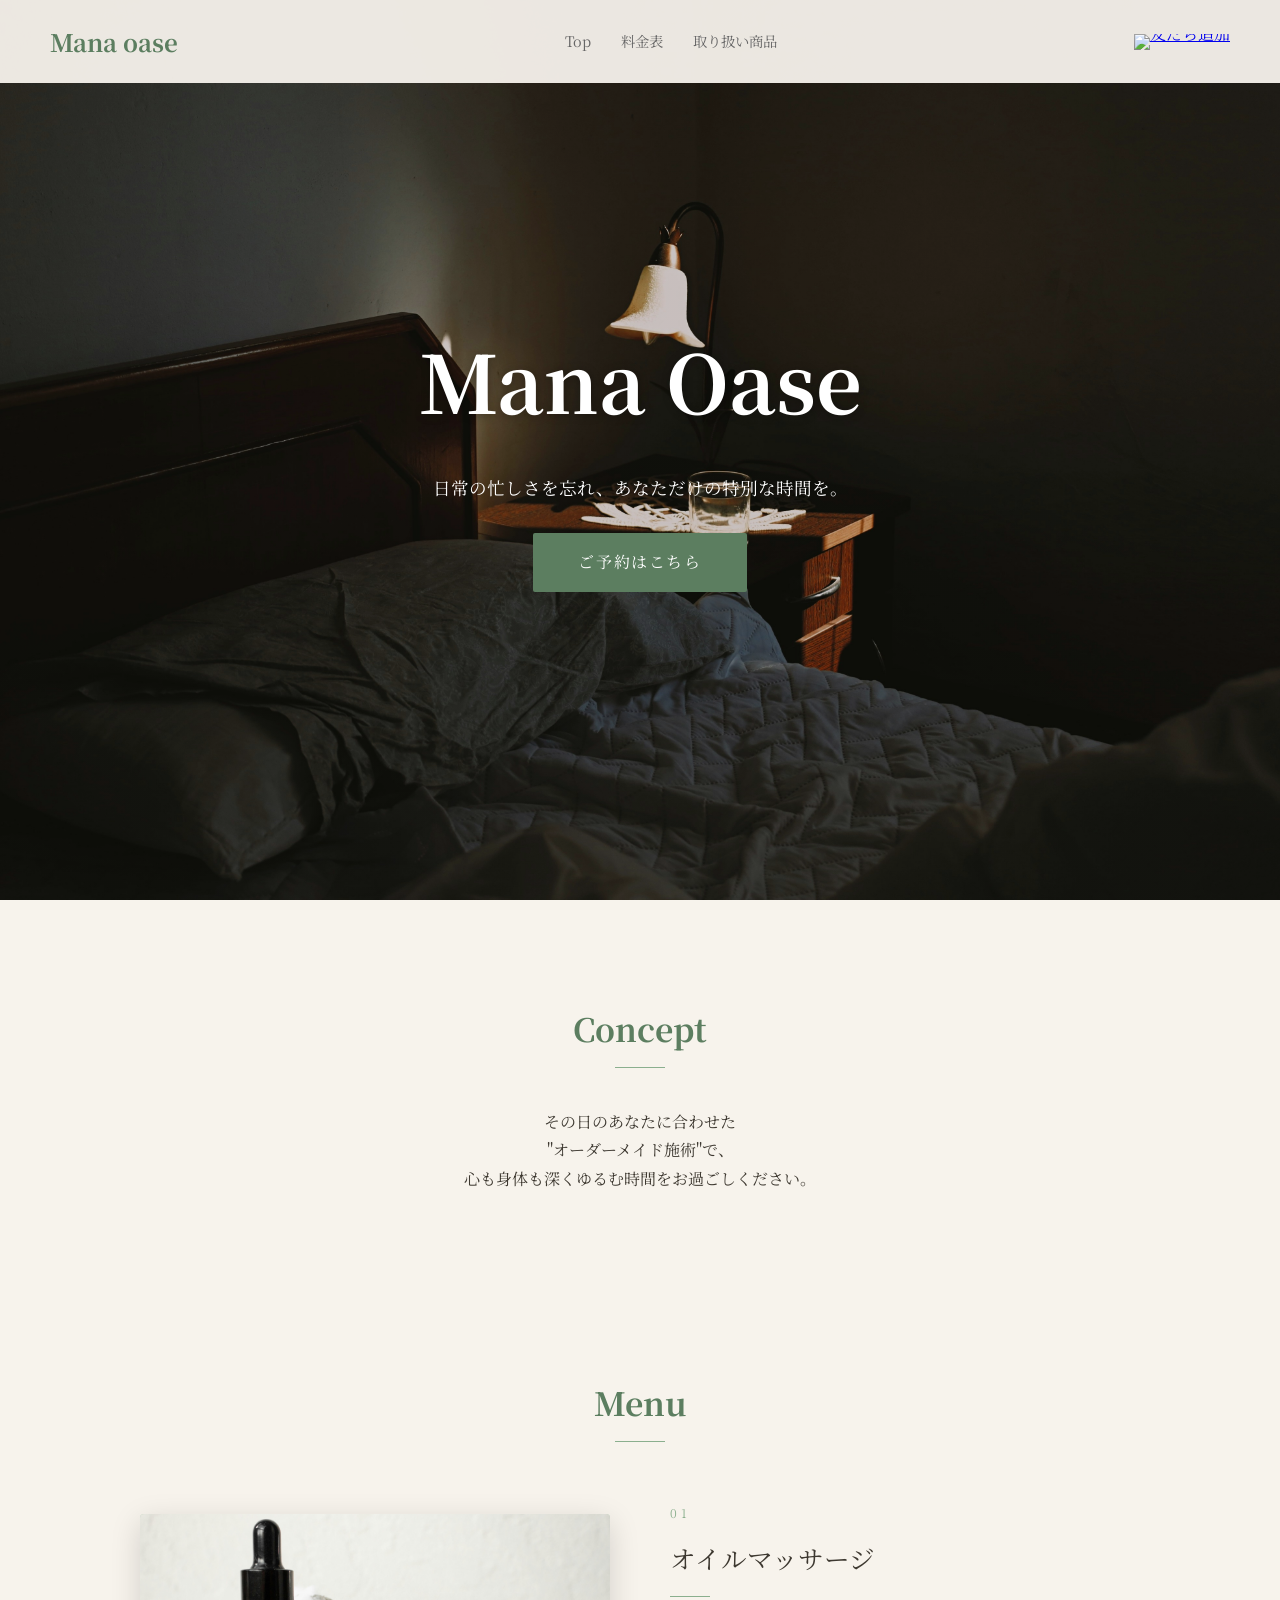
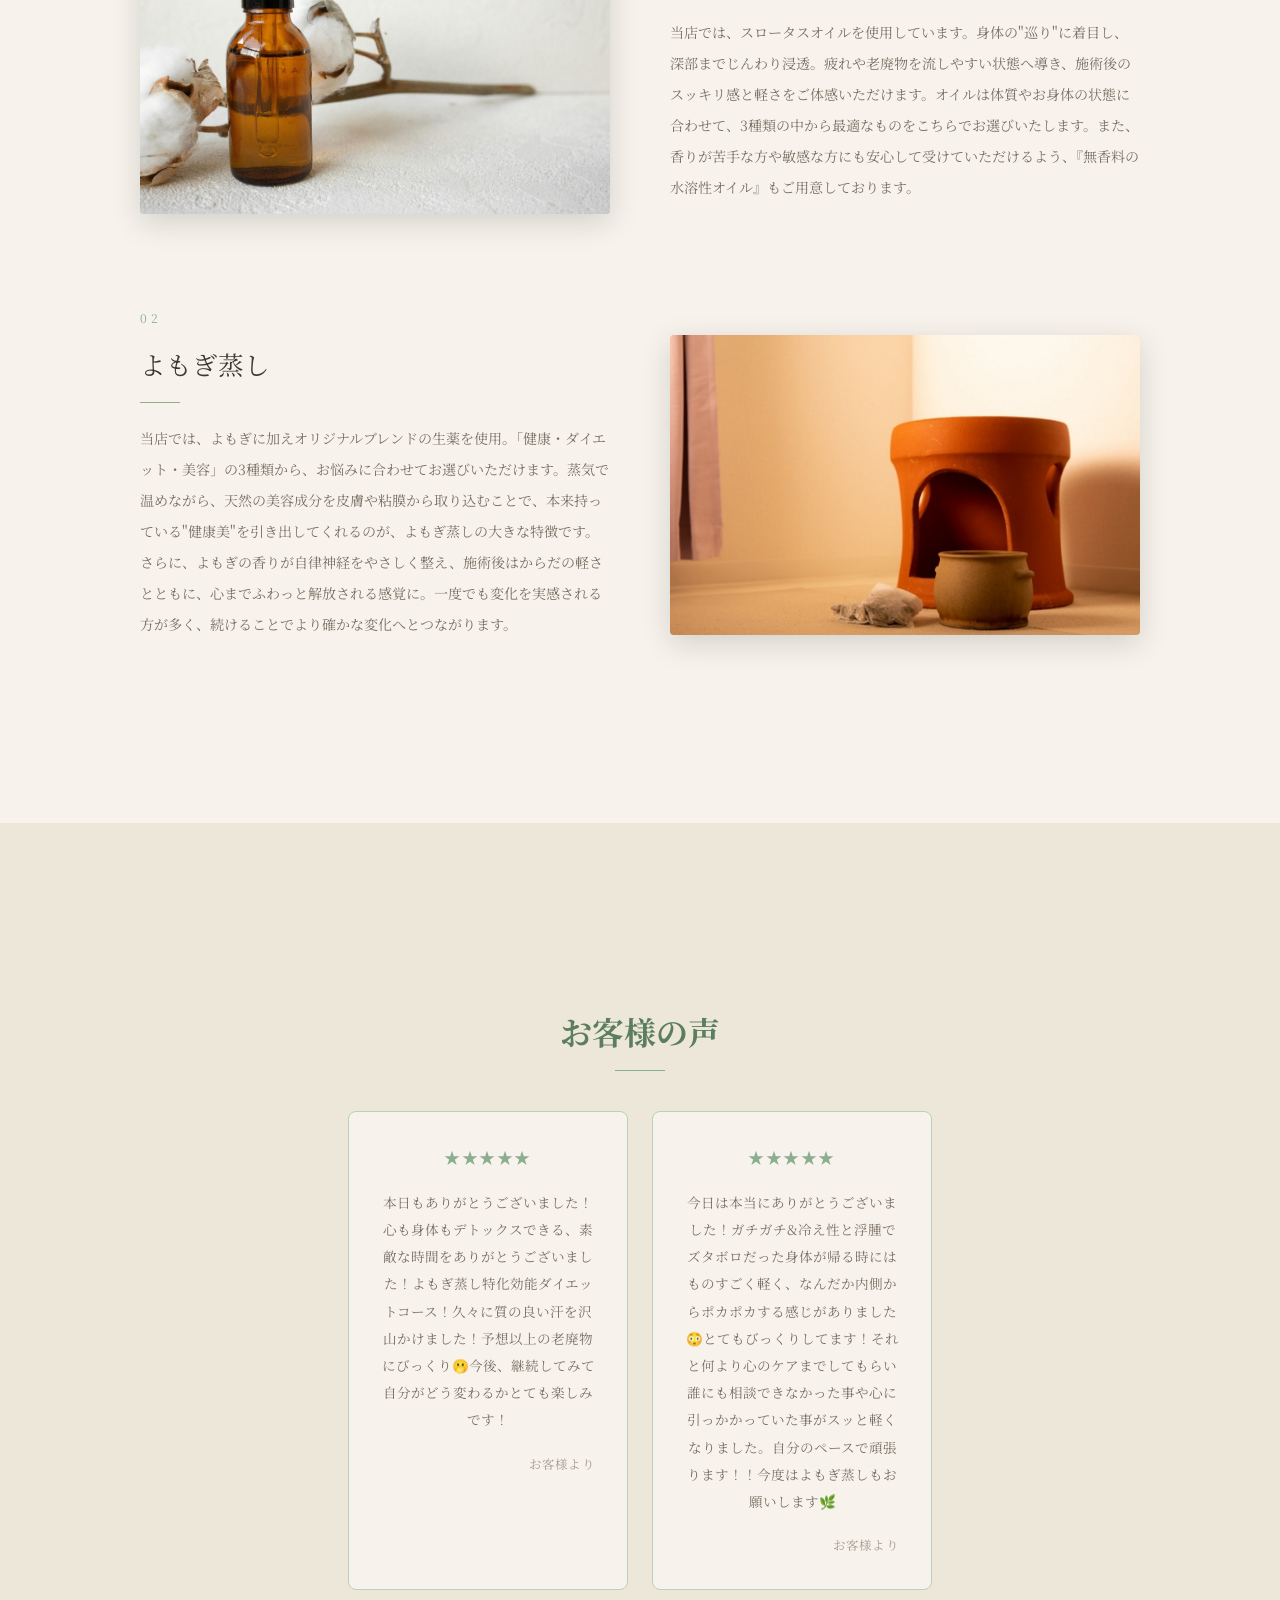
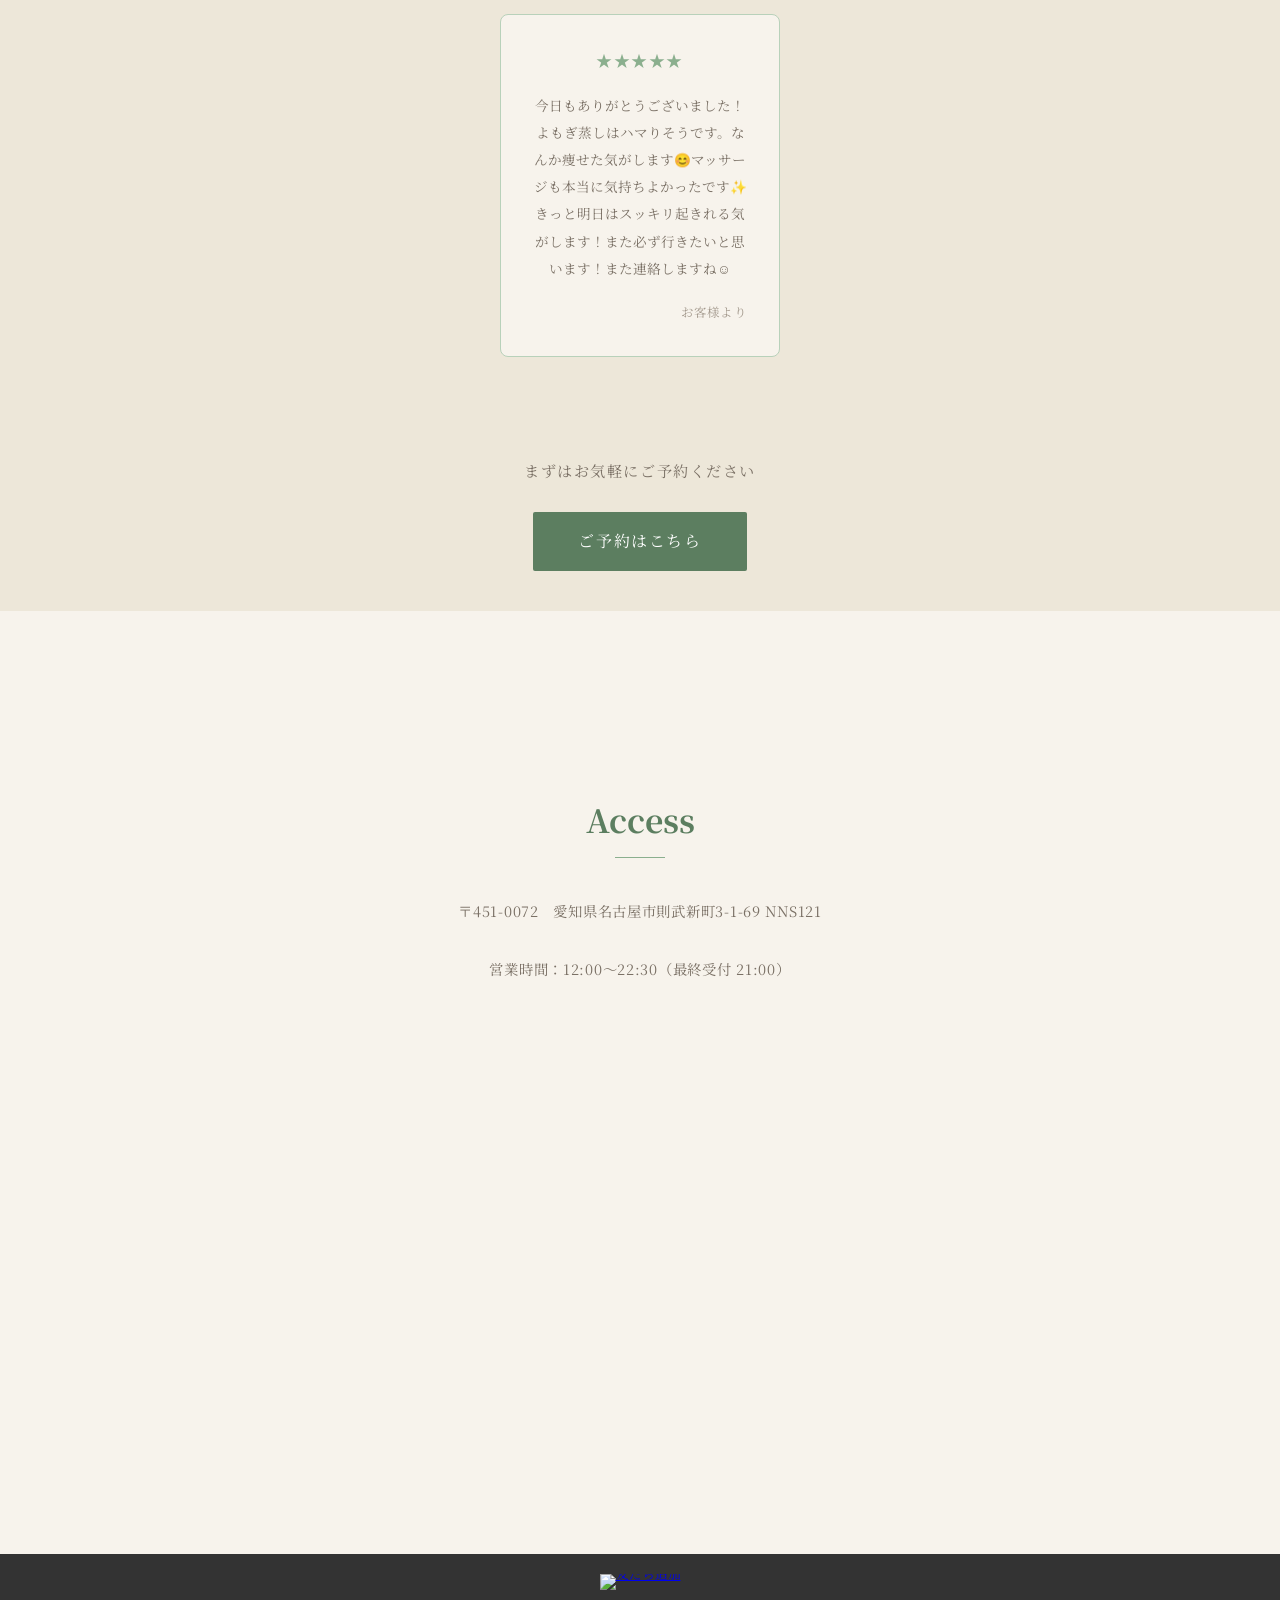
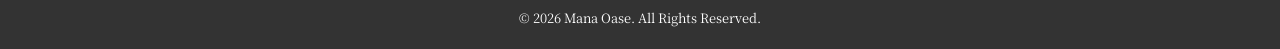
==== commit a958c67f: "Add files via upload" ====
--- a/index.html
+++ b/index.html
@@ -35,7 +35,6 @@
         <nav class="nav-menu">
             <ul>
                 <li><a href="index.html">Top</a></li>
-                <li><a href="#news">News</a></li>
                 <li><a href="price.html">料金表</a></li>
                 <li><a href="products.html">取り扱い商品</a></li>
             </ul>
@@ -86,12 +85,6 @@
         </div>
     </section>
 
-    <section id="news" class="container fade-in">
-        <h2 class="section-title" style="color:#B8960C;">News</h2>
-        <div style="background:white; border:1px solid #e8d9b5; border-radius:16px; padding:24px; max-width:540px; margin:0 auto; box-shadow:0 8px 30px rgba(184,150,12,0.12); text-align:center;">
-            <img src="images/news.jpg" alt="大人の温活プレミアム会員" style="width:100%; border-radius:10px;">
-        </div>
-    </section>
 
     <section class="voice-section">
         <div class="container">
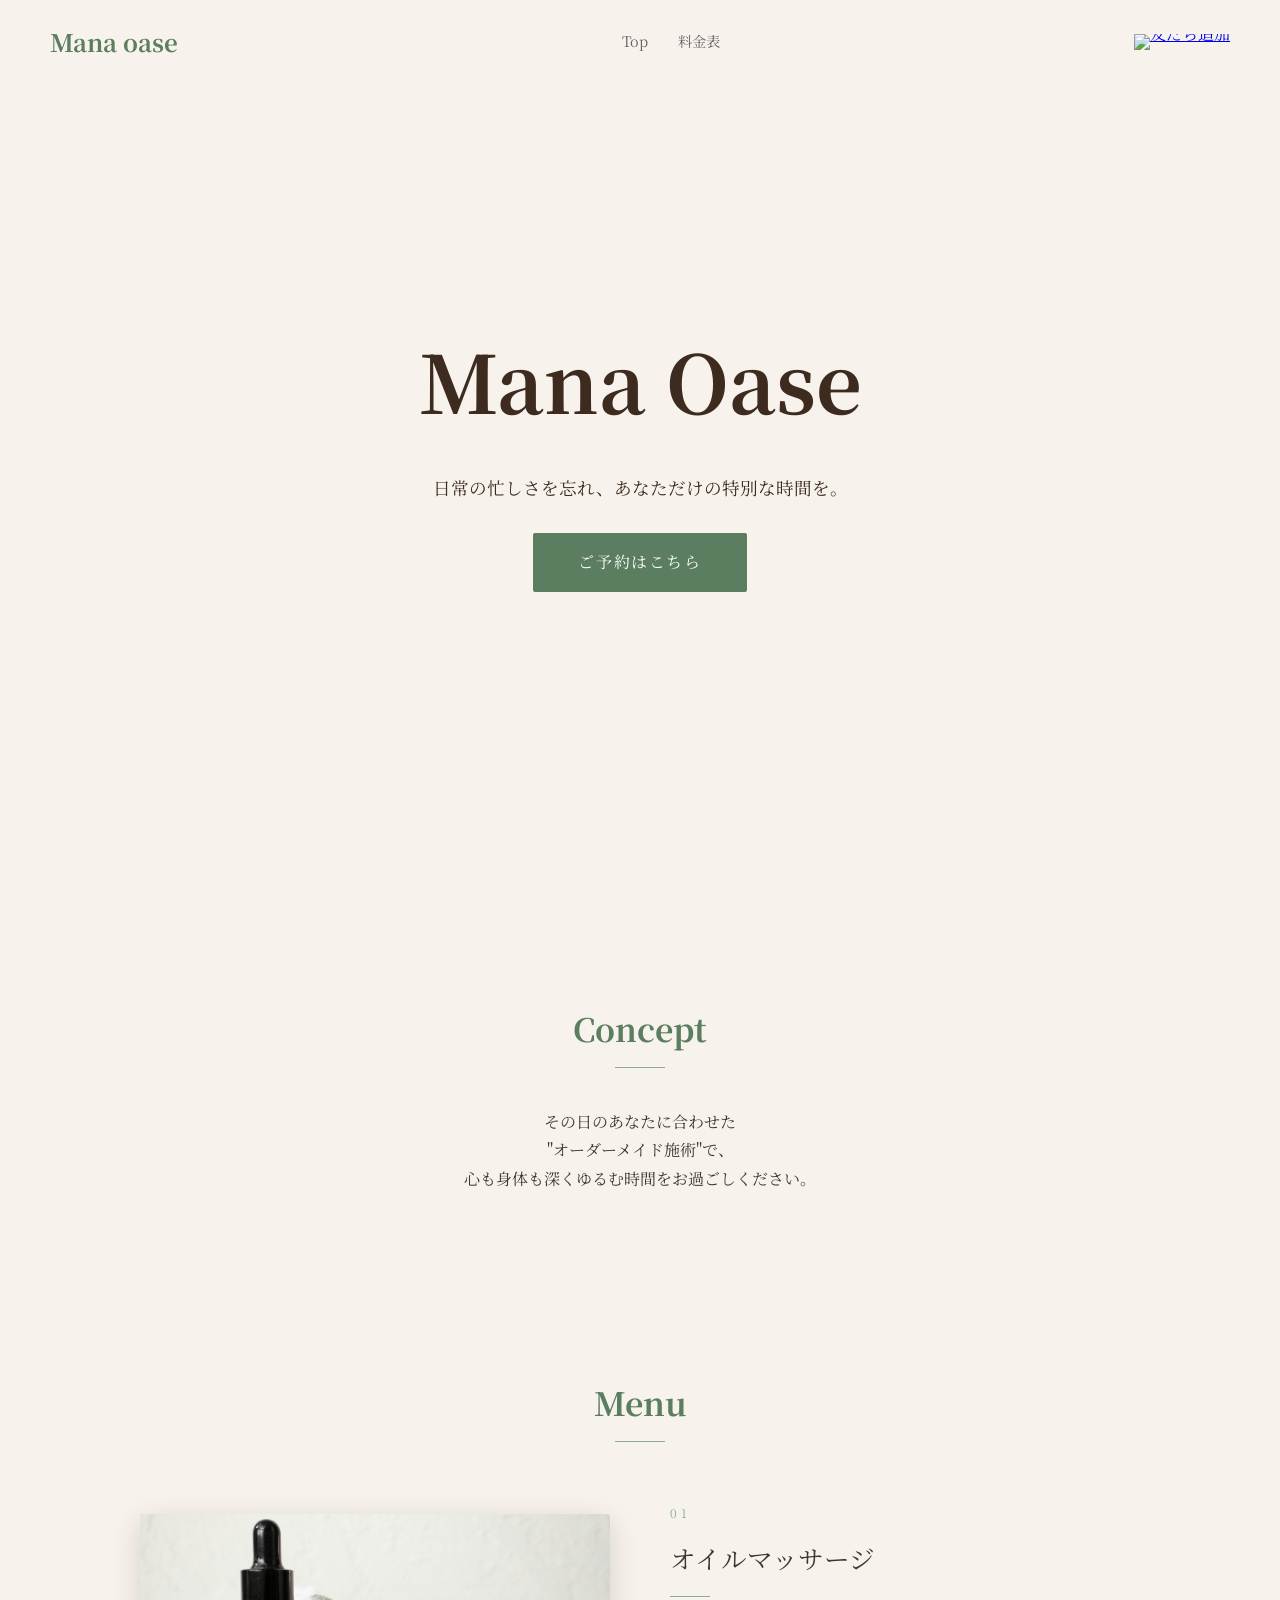
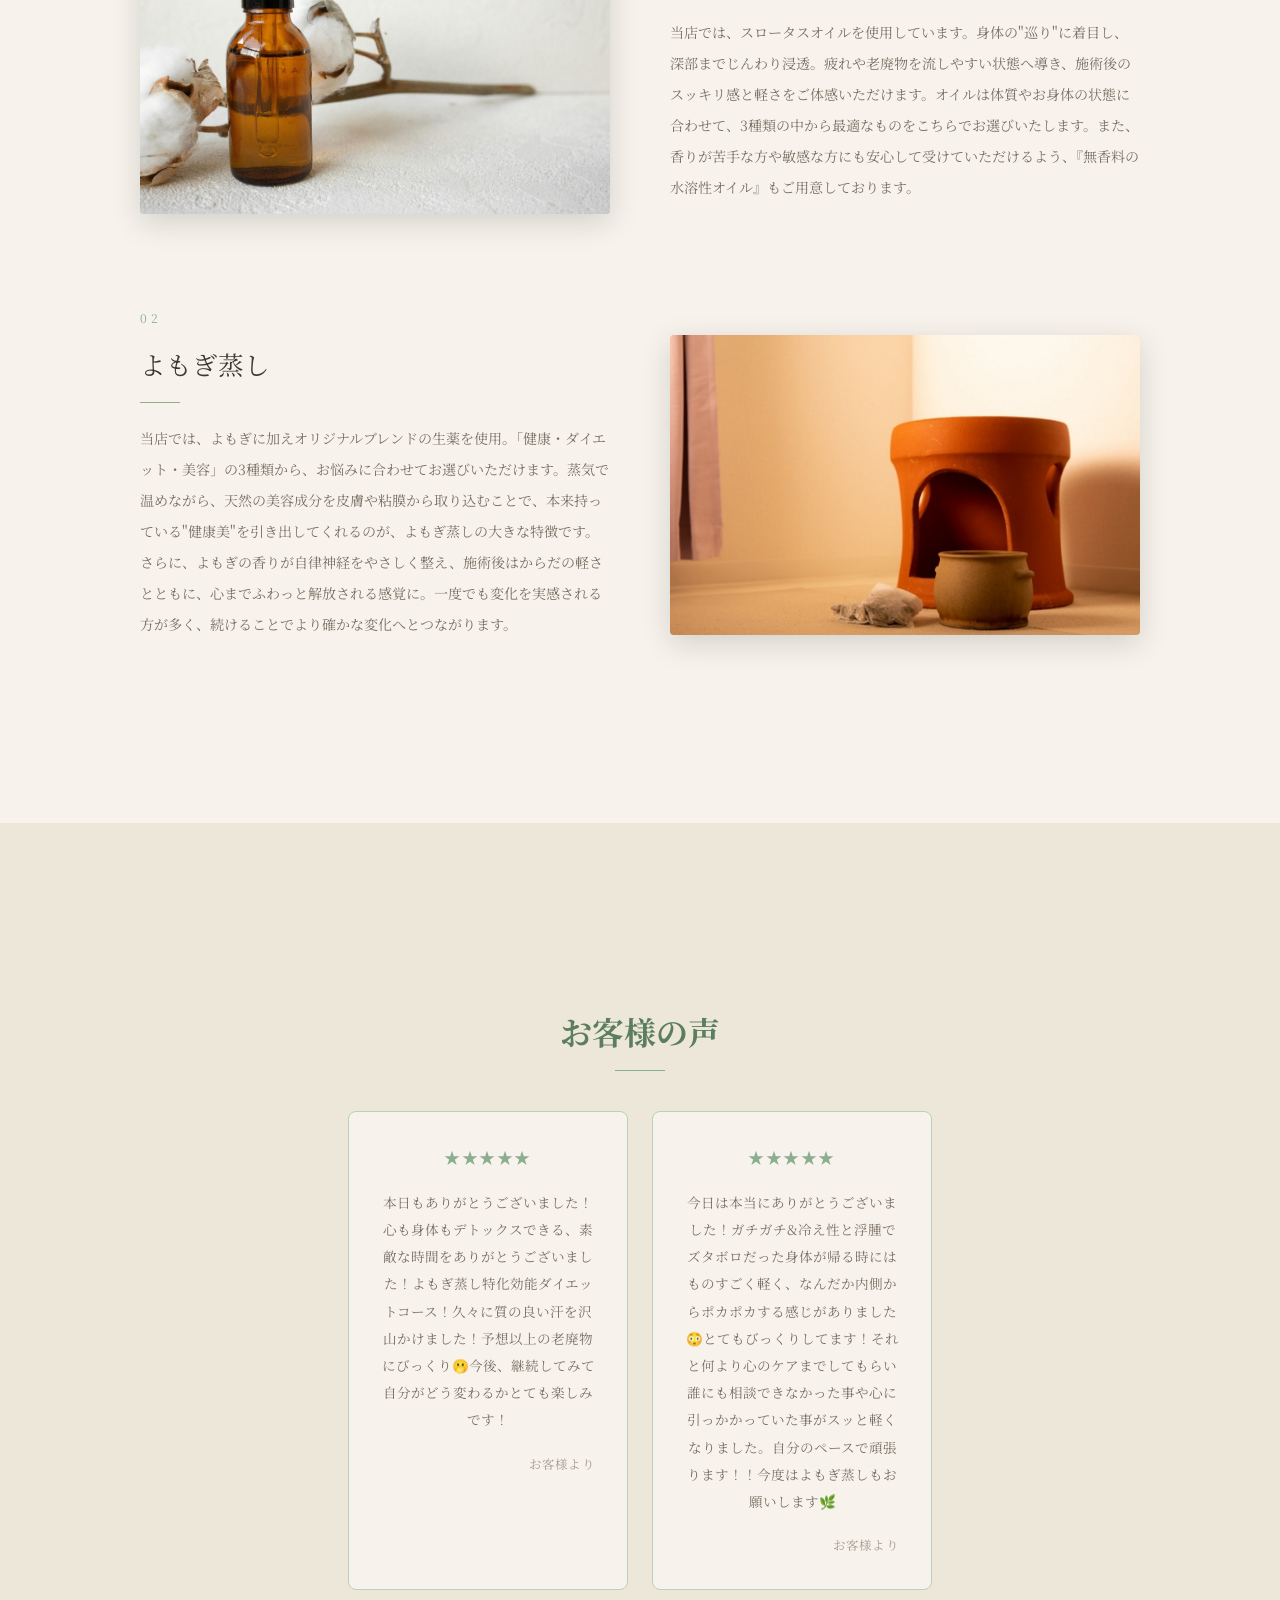
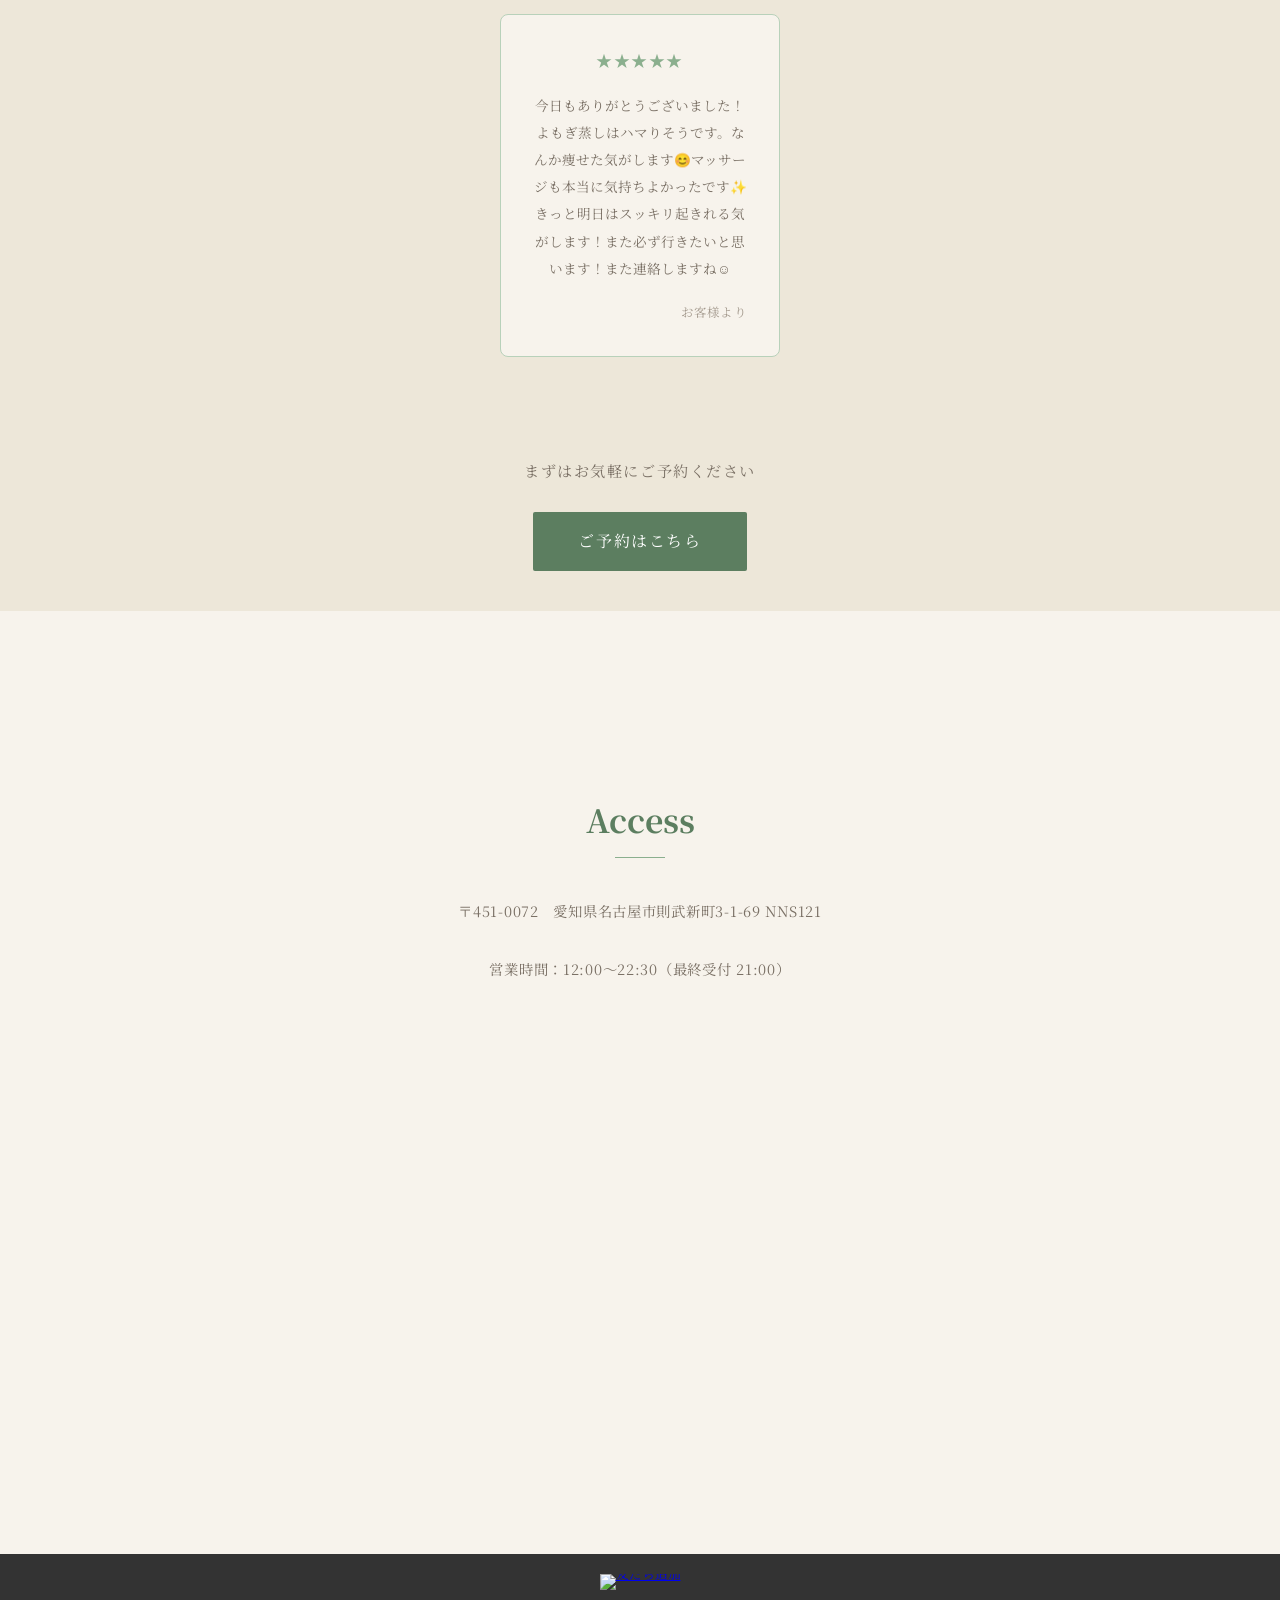
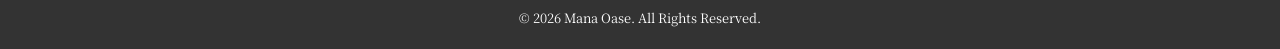
==== commit 56195d9a: "Add files via upload" ====
--- a/index.html
+++ b/index.html
@@ -36,7 +36,6 @@
             <ul>
                 <li><a href="index.html">Top</a></li>
                 <li><a href="price.html">料金表</a></li>
-                <li><a href="products.html">取り扱い商品</a></li>
             </ul>
         </nav>
         <a href="https://lin.ee/xZ9Cr0p" target="_blank" class="line-btn line-btn--desktop">
--- a/style.css
+++ b/style.css
@@ -178,23 +178,24 @@
 .hero {
     height: 100vh;
     width: 100%;
-    background-image: linear-gradient(rgba(0,0,0,0.2), rgba(0,0,0,0.2)), url('images/main-bg.jpg');
+    background-image: url('images/S__111280136.jpg');
     background-size: cover;
     background-position: center;
     display: flex;
     justify-content: center;
     align-items: center;
     text-align: center;
-    color: #fff;
+    color: #3D2B1F;
 }
 
 .hero-content h1 {
     font-size: clamp(2.5rem, 7vw, 5rem);
     margin-bottom: 20px;
-    text-shadow: 1px 1px 10px rgba(0,0,0,0.3);
+    text-shadow: none;
 }
 
 .hero-content p {
+    color: #3D2B1F;
     font-size: 1.1rem;
     margin-bottom: 30px;
 }
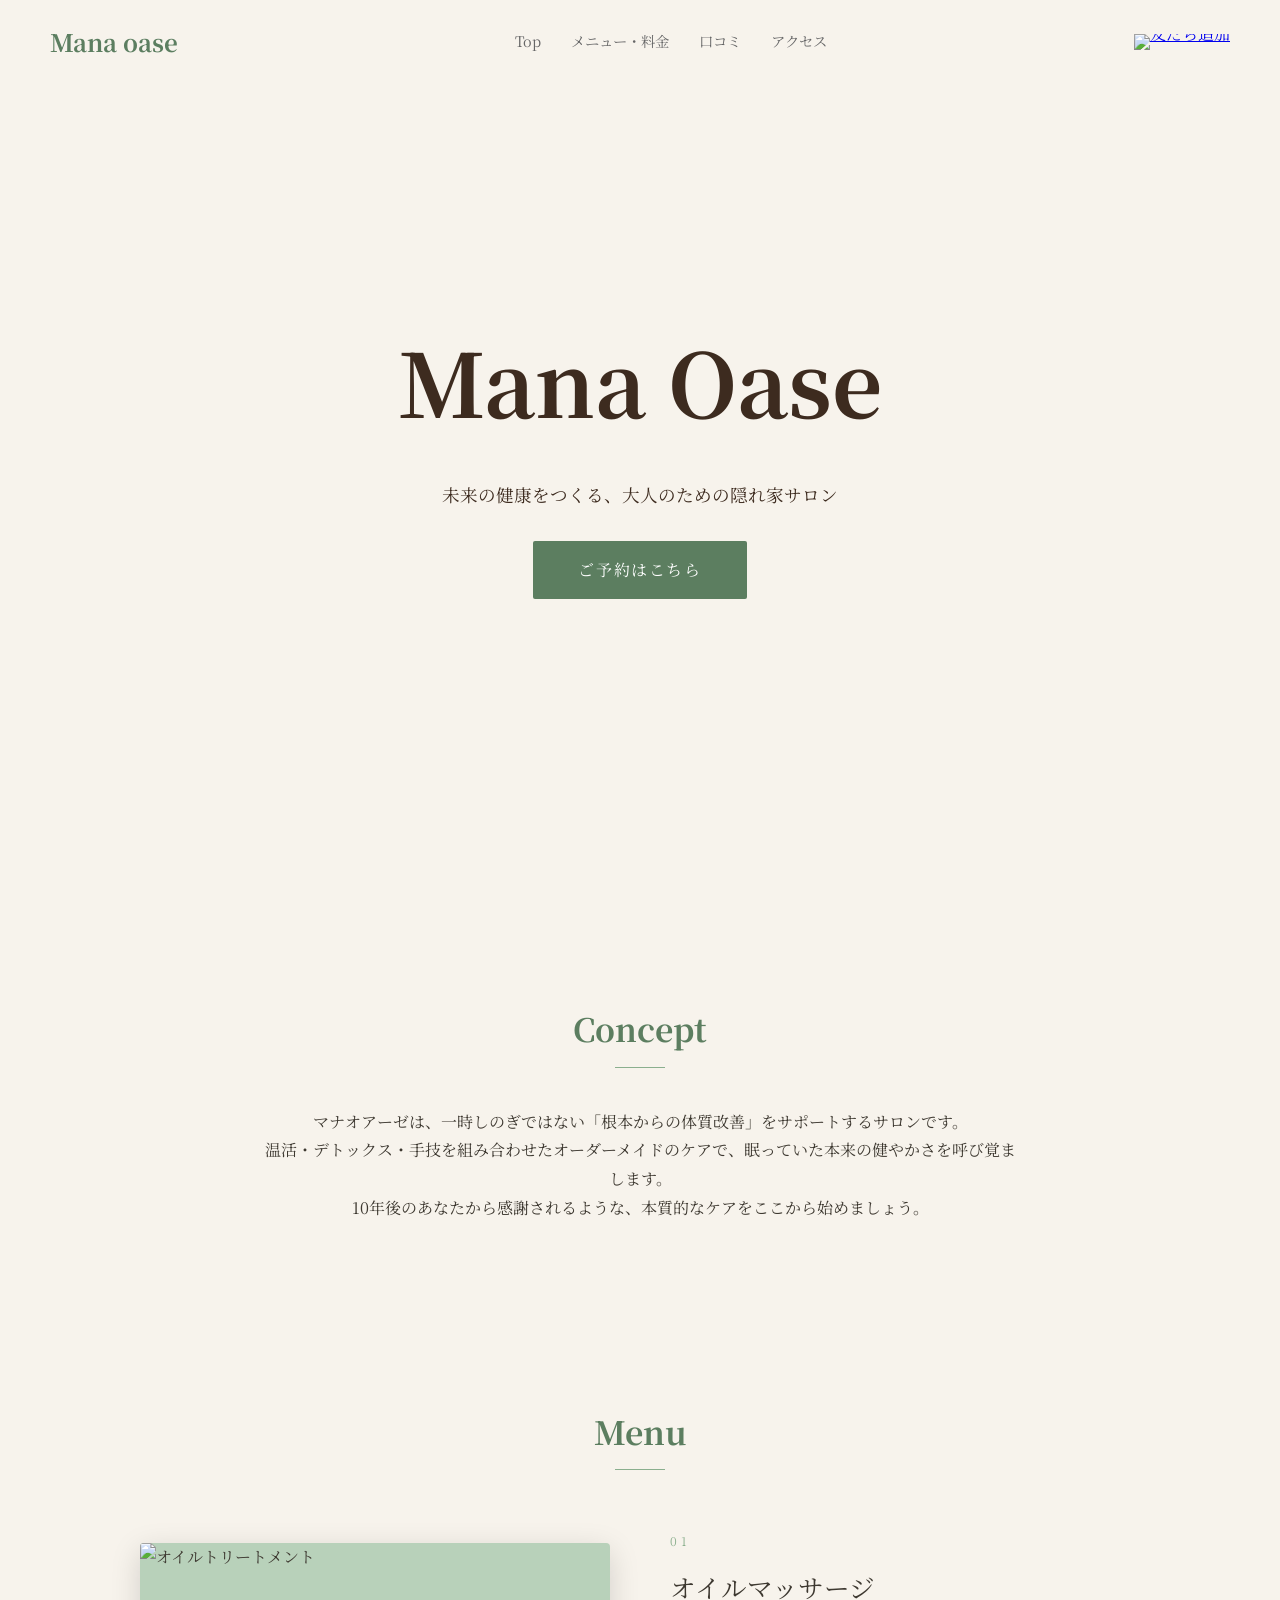
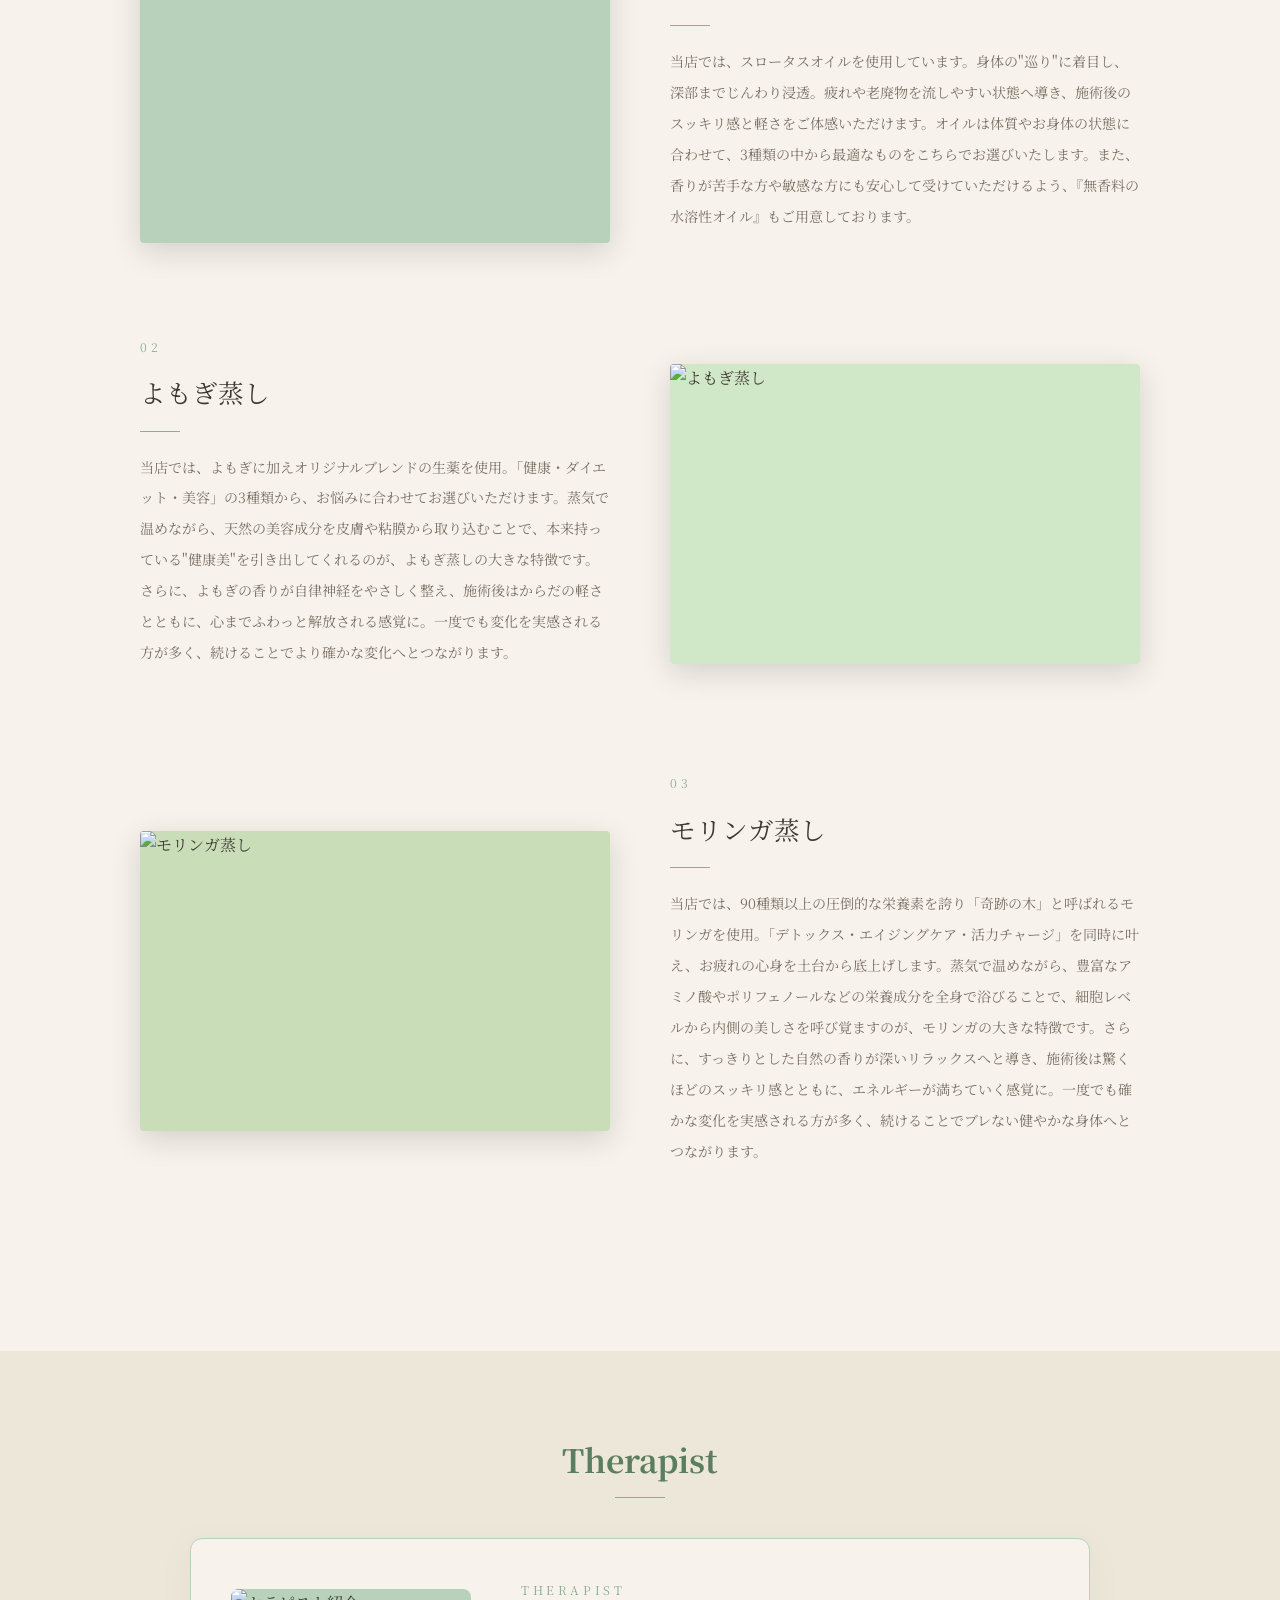
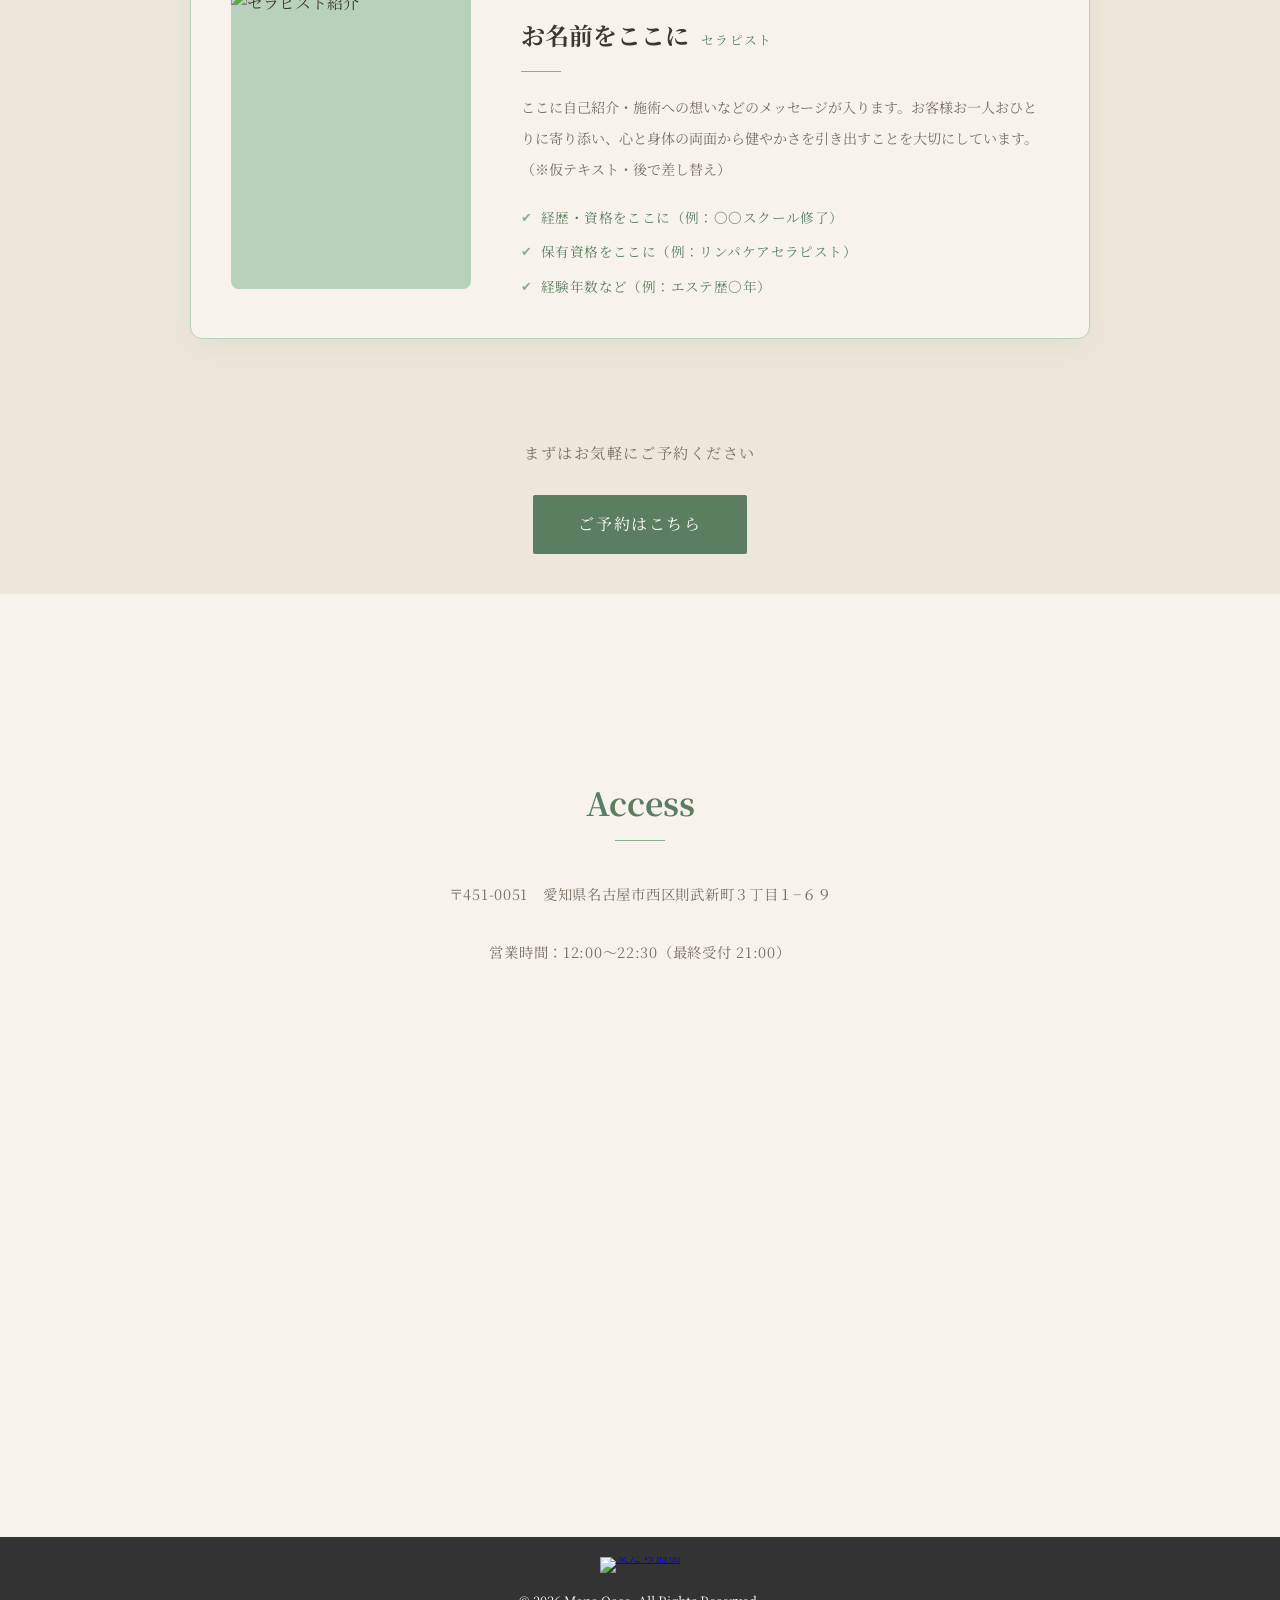
==== commit 3895b9b8: "Add files via upload" ====
--- a/index.html
+++ b/index.html
@@ -19,6 +19,8 @@
     <link rel="icon" href="images/favicon.png" type="image/png">
     <link rel="apple-touch-icon" href="images/favicon.png">
     <link rel="stylesheet" href="style.css">
+    <link rel="preconnect" href="https://fonts.googleapis.com">
+    <link rel="preconnect" href="https://fonts.gstatic.com" crossorigin>
     <link href="https://fonts.googleapis.com/css2?family=Noto+Serif+JP:wght@400;700&display=swap" rel="stylesheet">
 </head>
 <body>
@@ -35,7 +37,9 @@
         <nav class="nav-menu">
             <ul>
                 <li><a href="index.html">Top</a></li>
-                <li><a href="price.html">料金表</a></li>
+                <li><a href="price.html">メニュー・料金</a></li>
+                <li><a href="voice.html">口コミ</a></li>
+                <li><a href="#access">アクセス</a></li>
             </ul>
         </nav>
         <a href="https://lin.ee/xZ9Cr0p" target="_blank" class="line-btn line-btn--desktop">
@@ -46,14 +50,14 @@
     <section class="hero">
         <div class="hero-content">
             <h1>Mana Oase</h1>
-            <p>日常の忙しさを忘れ、あなただけの特別な時間を。</p>
+            <p>未来の健康をつくる、大人のための隠れ家サロン</p>
             <a href="https://tol-app.jp/s/zo8xfq9tl715y2r8gp1n" target="_blank" class="btn">ご予約はこちら</a>
         </div>
     </section>
 
     <section id="about" class="container fade-in">
         <h2 class="section-title">Concept</h2>
-        <p>その日のあなたに合わせた<br>"オーダーメイド施術"で、<br>心も身体も深くゆるむ時間をお過ごしください。</p>
+        <p>マナオアーゼは、一時しのぎではない「根本からの体質改善」をサポートするサロンです。<br>温活・デトックス・手技を組み合わせたオーダーメイドのケアで、眠っていた本来の健やかさを呼び覚まします。<br>10年後のあなたから感謝されるような、本質的なケアをここから始めましょう。</p>
     </section>
 
     <section id="menu" class="menu-section">
@@ -61,7 +65,7 @@
 
         <div class="menu-item fade-in">
             <div class="menu-item__image menu-item__image--oil">
-                <img src="images/oil-massage.jpg" alt="オイルトリートメント">
+                <img src="images/oil-massage.jpg" alt="オイルトリートメント" loading="lazy">
             </div>
             <div class="menu-item__text">
                 <span class="menu-item__label">01</span>
@@ -72,7 +76,7 @@
 
         <div class="menu-item menu-item--reverse fade-in">
             <div class="menu-item__image menu-item__image--yomogi">
-                <img src="images/yomogi.jpg" alt="よもぎ蒸し">
+                <img src="images/yomogi.jpg" alt="よもぎ蒸し" loading="lazy">
             </div>
             <div class="menu-item__text">
                 <span class="menu-item__label">02</span>
@@ -82,33 +86,42 @@
                 </p>
             </div>
         </div>
+
+        <div class="menu-item fade-in">
+            <div class="menu-item__image menu-item__image--moringa">
+                <img src="images/moringa.jpg" alt="モリンガ蒸し" loading="lazy">
+            </div>
+            <div class="menu-item__text">
+                <span class="menu-item__label">03</span>
+                <h3 class="menu-item__title">モリンガ蒸し</h3>
+                <p class="menu-item__desc menu-item__desc--sm">当店では、90種類以上の圧倒的な栄養素を誇り「奇跡の木」と呼ばれるモリンガを使用。「デトックス・エイジングケア・活力チャージ」を同時に叶え、お疲れの心身を土台から底上げします。蒸気で温めながら、豊富なアミノ酸やポリフェノールなどの栄養成分を全身で浴びることで、細胞レベルから内側の美しさを呼び覚ますのが、モリンガの大きな特徴です。さらに、すっきりとした自然の香りが深いリラックスへと導き、施術後は驚くほどのスッキリ感とともに、エネルギーが満ちていく感覚に。一度でも確かな変化を実感される方が多く、続けることでブレない健やかな身体へとつながります。</p>
+            </div>
+        </div>
     </section>
 
 
-    <section class="voice-section">
+    <section id="therapist" class="therapist-section">
         <div class="container">
-            <h2 class="section-title fade-in">お客様の声</h2>
-            <div class="voice-grid">
-                <div class="voice-card fade-in">
-                    <div class="voice-stars">★★★★★</div>
-                    <p class="voice-text">本日もありがとうございました！心も身体もデトックスできる、素敵な時間をありがとうございました！よもぎ蒸し特化効能ダイエットコース！久々に質の良い汗を沢山かけました！予想以上の老廃物にびっくり🫢今後、継続してみて自分がどう変わるかとても楽しみです！</p>
-                    <p class="voice-author">お客様より</p>
+            <h2 class="section-title fade-in">Therapist</h2>
+            <div class="therapist-card fade-in">
+                <div class="therapist-card__image">
+                    <img src="images/therapist.jpg" alt="セラピスト紹介" loading="lazy">
                 </div>
-                <div class="voice-card fade-in">
-                    <div class="voice-stars">★★★★★</div>
-                    <p class="voice-text">今日は本当にありがとうございました！ガチガチ&冷え性と浮腫でズタボロだった身体が帰る時にはものすごく軽く、なんだか内側からポカポカする感じがありました😳とてもびっくりしてます！それと何より心のケアまでしてもらい誰にも相談できなかった事や心に引っかかっていた事がスッと軽くなりました。自分のペースで頑張ります！！今度はよもぎ蒸しもお願いします🌿</p>
-                    <p class="voice-author">お客様より</p>
-                </div>
-                <div class="voice-card fade-in">
-                    <div class="voice-stars">★★★★★</div>
-                    <p class="voice-text">今日もありがとうございました！よもぎ蒸しはハマりそうです。なんか痩せた気がします😊マッサージも本当に気持ちよかったです✨きっと明日はスッキリ起きれる気がします！また必ず行きたいと思います！また連絡しますね☺️</p>
-                    <p class="voice-author">お客様より</p>
+                <div class="therapist-card__text">
+                    <span class="therapist-card__label">Therapist</span>
+                    <h3 class="therapist-card__name">お名前をここに<span class="therapist-card__role">セラピスト</span></h3>
+                    <p class="therapist-card__desc">ここに自己紹介・施術への想いなどのメッセージが入ります。お客様お一人おひとりに寄り添い、心と身体の両面から健やかさを引き出すことを大切にしています。（※仮テキスト・後で差し替え）</p>
+                    <ul class="therapist-card__credentials">
+                        <li>経歴・資格をここに（例：〇〇スクール修了）</li>
+                        <li>保有資格をここに（例：リンパケアセラピスト）</li>
+                        <li>経験年数など（例：エステ歴〇年）</li>
+                    </ul>
                 </div>
             </div>
         </div>
     </section>
 
-    <div class="reserve-cta">
+    <div class="reserve-cta reserve-cta--top">
         <p class="reserve-cta__text">まずはお気軽にご予約ください</p>
         <a href="https://tol-app.jp/s/zo8xfq9tl715y2r8gp1n" target="_blank" class="btn">ご予約はこちら</a>
     </div>
@@ -116,11 +129,11 @@
     <section id="access" class="access-section">
         <div class="container">
             <h2 class="section-title">Access</h2>
-            <p class="access-address">〒451-0072　愛知県名古屋市則武新町3-1-69 NNS121</p>
+            <p class="access-address">〒451-0051　愛知県名古屋市西区則武新町３丁目１−６９</p>
             <p class="access-address">営業時間：12:00〜22:30（最終受付 21:00）</p>
         </div>
         <div class="map-wrap">
-            <iframe src="https://www.google.com/maps/embed?pb=!1m18!1m12!1m3!1d3261.093705346552!2d136.87601807512786!3d35.179216957388846!2m3!1f0!2f0!3f0!3m2!1i1024!2i768!4f13.1!3m3!1m2!1s0x600377fd97368c89%3A0xbcbadc6f722d54eb!2sNNS121!5e0!3m2!1sja!2sjp!4v1775560874384!5m2!1sja!2sjp" style="border:0; width:100%; height:400px;" allowfullscreen="" loading="lazy" referrerpolicy="no-referrer-when-downgrade"></iframe>
+            <iframe src="https://www.google.com/maps/embed?pb=!1m18!1m12!1m3!1d3261.0925562191883!2d136.8785907!3d35.1792456!2m3!1f0!2f0!3f0!3m2!1i1024!2i768!4f13.1!3m3!1m2!1s0x6003770c27f4d9a1%3A0xb811aa5f417fa55d!2zTWFuYU9hc2Uo44Oe44OK44Kq44Ki44O844K8KQ!5e0!3m2!1sja!2sjp!4v1782808541764!5m2!1sja!2sjp" style="border:0; width:100%; height:400px;" allowfullscreen="" loading="lazy" referrerpolicy="no-referrer-when-downgrade"></iframe>
         </div>
     </section>
 
--- a/style.css
+++ b/style.css
@@ -178,7 +178,7 @@
 .hero {
     height: 100vh;
     width: 100%;
-    background-image: url('images/S__111280136.jpg');
+    background-image: url('images/main-bg.jpg');
     background-size: cover;
     background-position: center;
     display: flex;
@@ -189,7 +189,7 @@
 }
 
 .hero-content h1 {
-    font-size: clamp(2.5rem, 7vw, 5rem);
+    font-size: clamp(3rem, 7vw, 5.5rem);
     margin-bottom: 20px;
     text-shadow: none;
 }
@@ -294,6 +294,10 @@
     padding: 0 20px 40px;
 }
 
+.reserve-cta--top {
+    padding-top: 20px;
+}
+
 .reserve-cta__text {
     font-size: 0.95rem;
     color: #7A7065;
@@ -342,6 +346,7 @@
 
 .menu-item__image--oil { background-color: #B8D1BA; }
 .menu-item__image--yomogi { background-color: #D1E8C8; }
+.menu-item__image--moringa { background-color: #C8DDB8; }
 
 .menu-item__text { flex: 1; }
 
@@ -394,6 +399,118 @@
     font-size: 0.85rem;
     color: #5C7E60;
     letter-spacing: 0.05em;
+}
+
+/* セラピスト紹介 */
+.therapist-section {
+    padding: 80px 20px;
+    background-color: #EDE7D9;
+}
+
+.therapist-section .container {
+    padding: 0;
+    max-width: 900px;
+}
+
+.therapist-card {
+    display: flex;
+    align-items: center;
+    gap: 50px;
+    background: #F7F3EC;
+    border: 1px solid #B8D1BA;
+    border-radius: 12px;
+    padding: 40px;
+    box-shadow: 0 8px 30px rgba(92, 126, 96, 0.08);
+    text-align: left;
+    margin-top: 40px;
+}
+
+.therapist-card__image {
+    flex: 0 0 240px;
+    width: 240px;
+    height: 300px;
+    border-radius: 8px;
+    overflow: hidden;
+    background-color: #B8D1BA;
+}
+
+.therapist-card__image img {
+    width: 100%;
+    height: 100%;
+    object-fit: cover;
+}
+
+.therapist-card__text {
+    flex: 1;
+}
+
+.therapist-card__label {
+    font-size: 0.75rem;
+    letter-spacing: 0.3em;
+    color: #8BAF8E;
+    display: block;
+    margin-bottom: 12px;
+    text-transform: uppercase;
+}
+
+.therapist-card__name {
+    font-size: 1.5rem;
+    color: #3D3830;
+    font-weight: 700;
+    margin-bottom: 20px;
+    display: flex;
+    align-items: baseline;
+    flex-wrap: wrap;
+    gap: 12px;
+    padding-bottom: 16px;
+    position: relative;
+}
+
+.therapist-card__name::after {
+    content: '';
+    position: absolute;
+    bottom: 0;
+    left: 0;
+    width: 40px;
+    height: 1px;
+    background: #8BAF8E;
+}
+
+.therapist-card__role {
+    font-size: 0.8rem;
+    font-weight: 400;
+    color: #5C7E60;
+    letter-spacing: 0.1em;
+}
+
+.therapist-card__desc {
+    font-size: 0.88rem;
+    color: #7A7065;
+    line-height: 2.2;
+    margin-bottom: 20px;
+}
+
+.therapist-card__credentials {
+    list-style: none;
+    display: flex;
+    flex-direction: column;
+    gap: 10px;
+}
+
+.therapist-card__credentials li {
+    font-size: 0.85rem;
+    color: #5C7E60;
+    letter-spacing: 0.03em;
+    padding-left: 20px;
+    position: relative;
+}
+
+.therapist-card__credentials li::before {
+    content: '✔';
+    position: absolute;
+    left: 0;
+    color: #8BAF8E;
+    font-size: 0.8rem;
 }
 
 .line-btn {
@@ -504,7 +621,8 @@
         padding: 16px 20px;
     }
 
-    .hero-content h1 { font-size: 1.6rem; }
+    .hero { background-position: center top; height: 100svh; min-height: unset; }
+    .hero-content h1 { font-size: 2.4rem; }
     .hero-content p { font-size: 0.9rem; padding: 0 16px; }
     .btn { padding: 12px 32px; font-size: 0.85rem; }
     .container { padding: 60px 20px; }
@@ -523,6 +641,36 @@
     .menu-item__title { font-size: 1.3rem; }
 
     .voice-card { width: 100%; }
+
+    .therapist-section { padding: 60px 20px; }
+
+    .therapist-card {
+        flex-direction: column;
+        gap: 28px;
+        padding: 28px 20px;
+        text-align: center;
+    }
+
+    .therapist-card__image {
+        flex: none;
+        width: 200px;
+        height: 250px;
+        margin: 0 auto;
+    }
+
+    .therapist-card__name {
+        font-size: 1.3rem;
+        justify-content: center;
+    }
+
+    .therapist-card__name::after {
+        left: 50%;
+        transform: translateX(-50%);
+    }
+
+    .therapist-card__desc { text-align: left; }
+
+    .therapist-card__credentials { text-align: left; }
 
     .reserve-cta { padding: 50px 20px; }
 
@@ -558,5 +706,686 @@
 
     .products-grid { flex-direction: column; align-items: center; }
 
-    .price-row { flex-wrap: wrap; gap: 4px; }
+    .price-row { gap: 12px; }
+}
+
+/* ===== メニュー・料金 / コース詳細ページ共通 ===== */
+html { scroll-behavior: smooth; }
+
+body.page-menu {
+    background: #F5F0E8;
+    min-height: 100vh;
+}
+
+.price-lead {
+    text-align: center;
+    padding: 0 20px 50px;
+    max-width: 600px;
+    margin: 0 auto;
+}
+
+.price-lead p {
+    font-size: 0.9rem;
+    color: #7A7065;
+    line-height: 2;
+}
+
+.price-badge {
+    display: inline-block;
+    background: linear-gradient(135deg, #5C7E60, #3d5e41);
+    color: white;
+    font-size: 0.75rem;
+    letter-spacing: 0.15em;
+    padding: 6px 18px;
+    border-radius: 20px;
+    margin-bottom: 16px;
+}
+
+.price-block__title {
+    font-size: 1.2rem;
+    font-weight: 400;
+    color: #2A2420;
+    margin-bottom: 24px;
+    letter-spacing: 0.06em;
+    border-left: none;
+    padding-left: 0;
+}
+
+.price-block__title::after {
+    content: '';
+    display: block;
+    width: 28px;
+    height: 1px;
+    background: #8A7E72;
+    margin-top: 14px;
+}
+
+.price-block__title-en {
+    font-size: 0.6rem;
+    color: #9A9080;
+    letter-spacing: 0.35em;
+    text-transform: uppercase;
+    display: block;
+    margin-bottom: 6px;
+    padding-left: 0;
+}
+
+.price-block__sub {
+    font-size: 0.85rem;
+    font-weight: 700;
+    color: white;
+    background: linear-gradient(135deg, #5C7E60, #3d5e41);
+    display: inline-block;
+    padding: 4px 16px;
+    border-radius: 20px;
+    margin: 16px 0 12px;
+    letter-spacing: 0.1em;
+}
+
+.price-row {
+    display: flex;
+    justify-content: space-between;
+    align-items: center;
+    padding: 13px 0;
+    background: transparent;
+    border-radius: 0;
+    margin-bottom: 0;
+    border-left: none;
+    border-bottom: 1px solid #DDD5C8;
+}
+
+.price-row.featured {
+    background: transparent;
+    border-left: none;
+}
+
+.price-label {
+    font-size: 0.95rem;
+    color: #2A2420;
+    font-weight: 400;
+    flex: 1;
+}
+
+.price-value {
+    font-size: 1.25rem;
+    font-weight: 700;
+    color: #5C7E60;
+    flex-shrink: 0;
+    white-space: nowrap;
+    text-align: right;
+}
+
+.price-block {
+    margin-bottom: 0;
+    padding: 44px 0;
+    border-bottom: 1px solid #CEC6BA;
+    position: relative;
+}
+
+.price-block:last-child {
+    border-bottom: none;
+}
+
+.price-block::before {
+    display: none;
+}
+
+.price-block.highlight {
+    border-bottom: 1px solid #CEC6BA;
+    box-shadow: none;
+}
+
+.new-price-tag {
+    display: inline-block;
+    background: none;
+    border: none;
+    border-bottom: 1px solid #FFB74D;
+    border-radius: 0;
+    padding: 0 0 2px;
+    font-size: 0.78rem;
+    color: #9A4F00;
+    margin-bottom: 16px;
+    text-align: left;
+    letter-spacing: 0.08em;
+}
+
+.payment-img-placeholder {
+    background: #F7F3EC;
+    border: 2px dashed #B8D1BA;
+    border-radius: 8px;
+    padding: 40px 20px;
+    text-align: center;
+}
+
+.placeholder-text {
+    color: #A49A8E;
+    font-size: 0.85rem;
+}
+
+.price-cta {
+    text-align: center;
+    padding: 40px 20px 80px;
+}
+
+.price-cta p {
+    font-size: 0.88rem;
+    color: #7A7065;
+    margin-bottom: 20px;
+    letter-spacing: 0.05em;
+}
+
+.price-note {
+    background: #E4EFE4;
+    border-radius: 12px;
+    padding: 16px 20px;
+    font-size: 0.8rem;
+    color: #5C7E60;
+    line-height: 2;
+    margin-top: 16px;
+    text-align: left;
+}
+
+.notice-list {
+    padding-left: 1.4rem;
+    margin: 0;
+}
+
+.notice-list li {
+    font-size: 0.85rem;
+    color: #7A7065;
+    line-height: 1.9;
+    margin-bottom: 10px;
+}
+
+.cancel-policy {
+    display: inline-block;
+    margin-top: 6px;
+    background: #FFF3E0;
+    border: 1px solid #FFB74D;
+    border-radius: 6px;
+    padding: 4px 12px;
+    font-size: 0.82rem;
+    color: #E65100;
+}
+
+/* 詳細ページ本文の横幅 */
+.course-detail {
+    max-width: 600px;
+    margin: 0 auto;
+    padding: 0 20px;
+}
+
+/* 2列料金表（新規／リピーター） */
+.price-table {
+    display: flex;
+    flex-direction: column;
+    gap: 8px;
+}
+
+.price-thead,
+.price-trow {
+    display: grid;
+    grid-template-columns: 1.1fr 1fr 1fr;
+    align-items: center;
+    gap: 8px;
+}
+
+.price-thead {
+    font-size: 0.68rem;
+    letter-spacing: 0.1em;
+    color: #9A9080;
+    padding: 0 20px 10px;
+    border-bottom: 1px solid #CEC6BA;
+}
+
+.price-thead span:not(:first-child) {
+    text-align: right;
+}
+
+.price-trow {
+    background: transparent;
+    border-radius: 0;
+    padding: 13px 20px;
+    border-left: none;
+    border-bottom: 1px solid #DDD5C8;
+    margin-bottom: 0;
+}
+
+.price-trow--new {
+    background: transparent;
+    border-left: none;
+}
+
+.price-trow span:first-child {
+    font-size: 0.95rem;
+    font-weight: 400;
+    color: #2A2420;
+}
+
+.price-trow span:not(:first-child) {
+    font-size: 1.05rem;
+    font-weight: 700;
+    color: #5C7E60;
+    text-align: right;
+}
+
+.price-trow span.none {
+    color: #C5BDB0;
+    font-weight: 400;
+}
+
+/* 料金未定の表示 */
+.price-value.tbd {
+    color: #A49A8E;
+    font-weight: 400;
+    font-size: 0.9rem;
+}
+
+/* コース準備中プレースホルダー */
+.course-placeholder {
+    text-align: center;
+    color: #A49A8E;
+    font-size: 0.9rem;
+    line-height: 2;
+    padding: 20px 0;
+}
+
+/* 戻るリンク */
+.back-link {
+    display: block;
+    max-width: 600px;
+    margin: 0 auto 24px;
+    padding: 0 20px;
+    font-size: 0.85rem;
+    color: #5C7E60;
+    text-decoration: none;
+    letter-spacing: 0.05em;
+}
+
+.back-link:hover { text-decoration: underline; }
+
+/* メニュー一覧カード */
+.menu-nav {
+    max-width: 600px;
+    margin: 0 auto;
+    padding: 0 20px 40px;
+    display: flex;
+    flex-direction: column;
+    gap: 16px;
+}
+
+.menu-nav-card {
+    display: flex;
+    align-items: center;
+    gap: 18px;
+    background: #fff;
+    border: 1px solid #B8D1BA;
+    border-radius: 14px;
+    padding: 14px;
+    text-decoration: none;
+    box-shadow: 0 4px 16px rgba(92,126,96,0.08);
+    transition: 0.3s;
+}
+
+.menu-nav-card:hover {
+    transform: translateY(-3px);
+    box-shadow: 0 8px 24px rgba(92,126,96,0.18);
+}
+
+.menu-nav-card--featured {
+    border: 2px solid #5C7E60;
+    box-shadow: 0 6px 22px rgba(92,126,96,0.18);
+}
+
+.menu-nav-card__img {
+    flex: 0 0 96px;
+    width: 96px;
+    height: 72px;
+    border-radius: 10px;
+    object-fit: cover;
+}
+
+.menu-nav-card__img--ph {
+    display: flex;
+    align-items: center;
+    justify-content: center;
+    background: #EDE7D9;
+    color: #A49A8E;
+    font-size: 0.75rem;
+    letter-spacing: 0.1em;
+}
+
+.menu-nav-card__body {
+    flex: 1;
+    display: flex;
+    align-items: center;
+    justify-content: space-between;
+}
+
+.menu-nav-card__name {
+    font-size: 1.05rem;
+    font-weight: 700;
+    color: #3D3830;
+    letter-spacing: 0.05em;
+}
+
+.menu-nav-card__arrow {
+    color: #8BAF8E;
+    font-size: 1.4rem;
+    line-height: 1;
+}
+
+@media (max-width: 768px) {
+    .price-block { padding: 20px; }
+    .menu-nav-card__name { font-size: 0.95rem; }
+    .menu-nav-card__img { flex-basis: 80px; width: 80px; height: 64px; }
+}
+
+/* 狭い画面での料金表（新規／リピーター）調整 */
+@media (max-width: 400px) {
+    .price-thead,
+    .price-trow { grid-template-columns: 0.9fr 1fr 1fr; gap: 6px; }
+
+    .price-thead { font-size: 0.6rem; }
+    .price-thead span,
+    .price-trow span { white-space: nowrap; }
+
+    .price-trow { padding: 12px 14px; }
+    .price-trow span:first-child { font-size: 0.9rem; }
+    .price-trow span:not(:first-child) { font-size: 0.98rem; }
+}
+
+/* ===== 高級感デザインアップグレード ===== */
+
+/* ── ページヒーロー ── */
+.page-hero {
+    background: linear-gradient(175deg, #EAE3D3 0%, #DDD5C0 100%);
+    padding: 150px 20px 56px;
+    position: relative;
+    overflow: hidden;
+}
+
+.page-hero::before {
+    content: '';
+    position: absolute;
+    top: 0; left: 0; right: 0;
+    height: 1px;
+    background: linear-gradient(90deg, transparent 5%, #C9A96E 50%, transparent 95%);
+}
+
+.page-hero::after {
+    content: '';
+    display: block;
+    width: 40px;
+    height: 1px;
+    background: linear-gradient(90deg, transparent, #C9A96E, transparent);
+    margin: 28px auto 0;
+}
+
+.page-title {
+    font-size: 1.4rem;
+    letter-spacing: 0.55em;
+    color: #2A2420;
+    font-weight: 400;
+}
+
+/* ── 戻るリンク ── */
+.back-link {
+    margin: 36px auto 20px;
+    padding: 0 28px;
+    color: #9A9080;
+    letter-spacing: 0.1em;
+    font-size: 0.77rem;
+}
+
+/* ── コース詳細 ── */
+.course-detail {
+    padding: 0 28px;
+}
+
+/* ── 料金ブロック ── */
+.price-block {
+    padding: 40px 0;
+    border-bottom: 1px solid #DDD5C8;
+    border-top: none;
+    background: transparent;
+}
+
+.price-block:first-child {
+    border-top: 1px solid #DDD5C8;
+}
+
+.price-block.highlight {
+    box-shadow: none;
+    background: transparent;
+}
+
+/* ── 英語サブタイトル（ゴールドアクセント） ── */
+.price-block__title-en {
+    display: block;
+    font-size: 0.58rem;
+    letter-spacing: 0.5em;
+    color: #C9A96E;
+    text-transform: uppercase;
+    margin-bottom: 8px;
+    padding-left: 0;
+}
+
+/* ── ブロックタイトル ── */
+.price-block__title {
+    font-size: 1.1rem;
+    letter-spacing: 0.25em;
+    color: #2A2420;
+    font-weight: 400;
+    margin-bottom: 22px;
+    padding-bottom: 0;
+    border-left: none;
+    padding-left: 0;
+}
+
+.price-block__title::after {
+    content: '';
+    display: block;
+    width: 28px;
+    height: 1px;
+    background: linear-gradient(90deg, #C9A96E, transparent);
+    margin-top: 14px;
+}
+
+/* ── 新規限定タグ ── */
+.new-price-tag {
+    display: inline-block;
+    background: none;
+    border: none;
+    border-bottom: 1px solid #C9A96E;
+    border-radius: 0;
+    padding: 0 0 3px;
+    font-size: 0.73rem;
+    color: #9A6F2A;
+    margin-bottom: 18px;
+    letter-spacing: 0.1em;
+}
+
+/* ── 料金行 ── */
+.price-row {
+    padding: 15px 0;
+    border-bottom: 1px solid #ECE6DB;
+    margin-bottom: 0;
+    background: transparent;
+    border-radius: 0;
+    border-left: none;
+}
+
+.price-row:last-child {
+    border-bottom: none;
+}
+
+.price-row.featured {
+    background: transparent;
+    border-left: none;
+}
+
+/* ── ラベル ── */
+.price-label {
+    font-size: 0.88rem;
+    color: #3D3830;
+    letter-spacing: 0.06em;
+    font-weight: 400;
+}
+
+/* ── 価格値 ── */
+.price-value {
+    font-size: 1.15rem;
+    color: #3A5C3E;
+    font-weight: 700;
+    letter-spacing: 0.03em;
+}
+
+/* ── 料金表ヘッダー ── */
+.price-thead {
+    font-size: 0.62rem;
+    color: #C9A96E;
+    letter-spacing: 0.2em;
+    padding: 0 0 10px;
+    border-bottom: 1px solid #DDD5C8;
+}
+
+/* ── 料金表行 ── */
+.price-trow {
+    padding: 14px 0;
+    border-bottom: 1px solid #ECE6DB;
+    background: transparent;
+    border-radius: 0;
+    border-left: none;
+    margin-bottom: 0;
+}
+
+.price-trow:last-child {
+    border-bottom: none;
+}
+
+.price-trow--new {
+    background: transparent;
+    border-left: none;
+}
+
+.price-trow span:first-child {
+    font-size: 0.9rem;
+    color: #3D3830;
+    font-weight: 400;
+}
+
+.price-trow span:not(:first-child) {
+    font-size: 1.0rem;
+    color: #3A5C3E;
+    font-weight: 700;
+}
+
+/* ── price-note ── */
+.price-note {
+    background: linear-gradient(135deg, #FAF6EE 0%, #F4EDE0 100%);
+    border-left: 2px solid #C9A96E;
+    border-radius: 0 8px 8px 0;
+    color: #5A5148;
+    margin-top: 22px;
+    font-size: 0.78rem;
+}
+
+/* ── サブバッジ ── */
+.price-block__sub {
+    background: none;
+    color: #C9A96E;
+    border: 1px solid #C9A96E;
+    border-radius: 2px;
+    padding: 3px 16px;
+    font-size: 0.72rem;
+    font-weight: 400;
+    letter-spacing: 0.2em;
+    margin: 14px 0 12px;
+}
+
+/* ── キャンセルポリシー ── */
+.cancel-policy {
+    background: #FFF8EE;
+    border-color: #C9A96E;
+    color: #8A6523;
+}
+
+/* ── 予約CTA ── */
+.price-cta {
+    padding: 52px 20px 90px;
+}
+
+.price-cta p {
+    letter-spacing: 0.15em;
+    font-size: 0.85rem;
+    color: #9A9080;
+    margin-bottom: 24px;
+}
+
+/* ── スマホ調整 ── */
+@media (max-width: 768px) {
+    .page-title {
+        font-size: 1.2rem;
+        letter-spacing: 0.35em;
+    }
+    .course-detail {
+        padding: 0 20px;
+    }
+    .price-block {
+        padding: 32px 0;
+    }
+    .back-link {
+        margin: 24px auto 12px;
+        padding: 0 20px;
+    }
+}
+
+/* ===== アニメーション ===== */
+
+/* ヒーロータイトル：フェードアップ */
+@keyframes luxFadeUp {
+    from { opacity: 0; transform: translateY(14px); }
+    to   { opacity: 1; transform: translateY(0); }
+}
+
+/* ゴールドラインが横に伸びる */
+@keyframes goldLineExpand {
+    from { width: 0; }
+    to   { width: 40px; }
+}
+
+/* ヒーロー上部のゴールドライン（スケール） */
+@keyframes goldTopScale {
+    from { transform: scaleX(0); opacity: 0; }
+    to   { transform: scaleX(1); opacity: 1; }
+}
+
+.page-menu .page-title {
+    opacity: 0;
+    animation: luxFadeUp 2.2s cubic-bezier(0.25, 0.46, 0.45, 0.94) 0.4s forwards;
+}
+
+.page-menu .page-hero::before {
+    transform-origin: center;
+    animation: goldTopScale 2.4s cubic-bezier(0.25, 0.46, 0.45, 0.94) 0.2s forwards;
+    opacity: 0;
+}
+
+.page-menu .page-hero::after {
+    width: 0;
+    animation: goldLineExpand 1.8s cubic-bezier(0.25, 0.46, 0.45, 0.94) 1.8s forwards;
+}
+
+/* スクロール入場アニメーション用クラス */
+.lux-fade {
+    opacity: 0;
+    transform: translateY(20px);
+    transition: opacity 1.6s cubic-bezier(0.25, 0.46, 0.45, 0.94),
+                transform 1.6s cubic-bezier(0.25, 0.46, 0.45, 0.94);
+}
+
+.lux-fade.is-visible {
+    opacity: 1;
+    transform: translateY(0);
 }
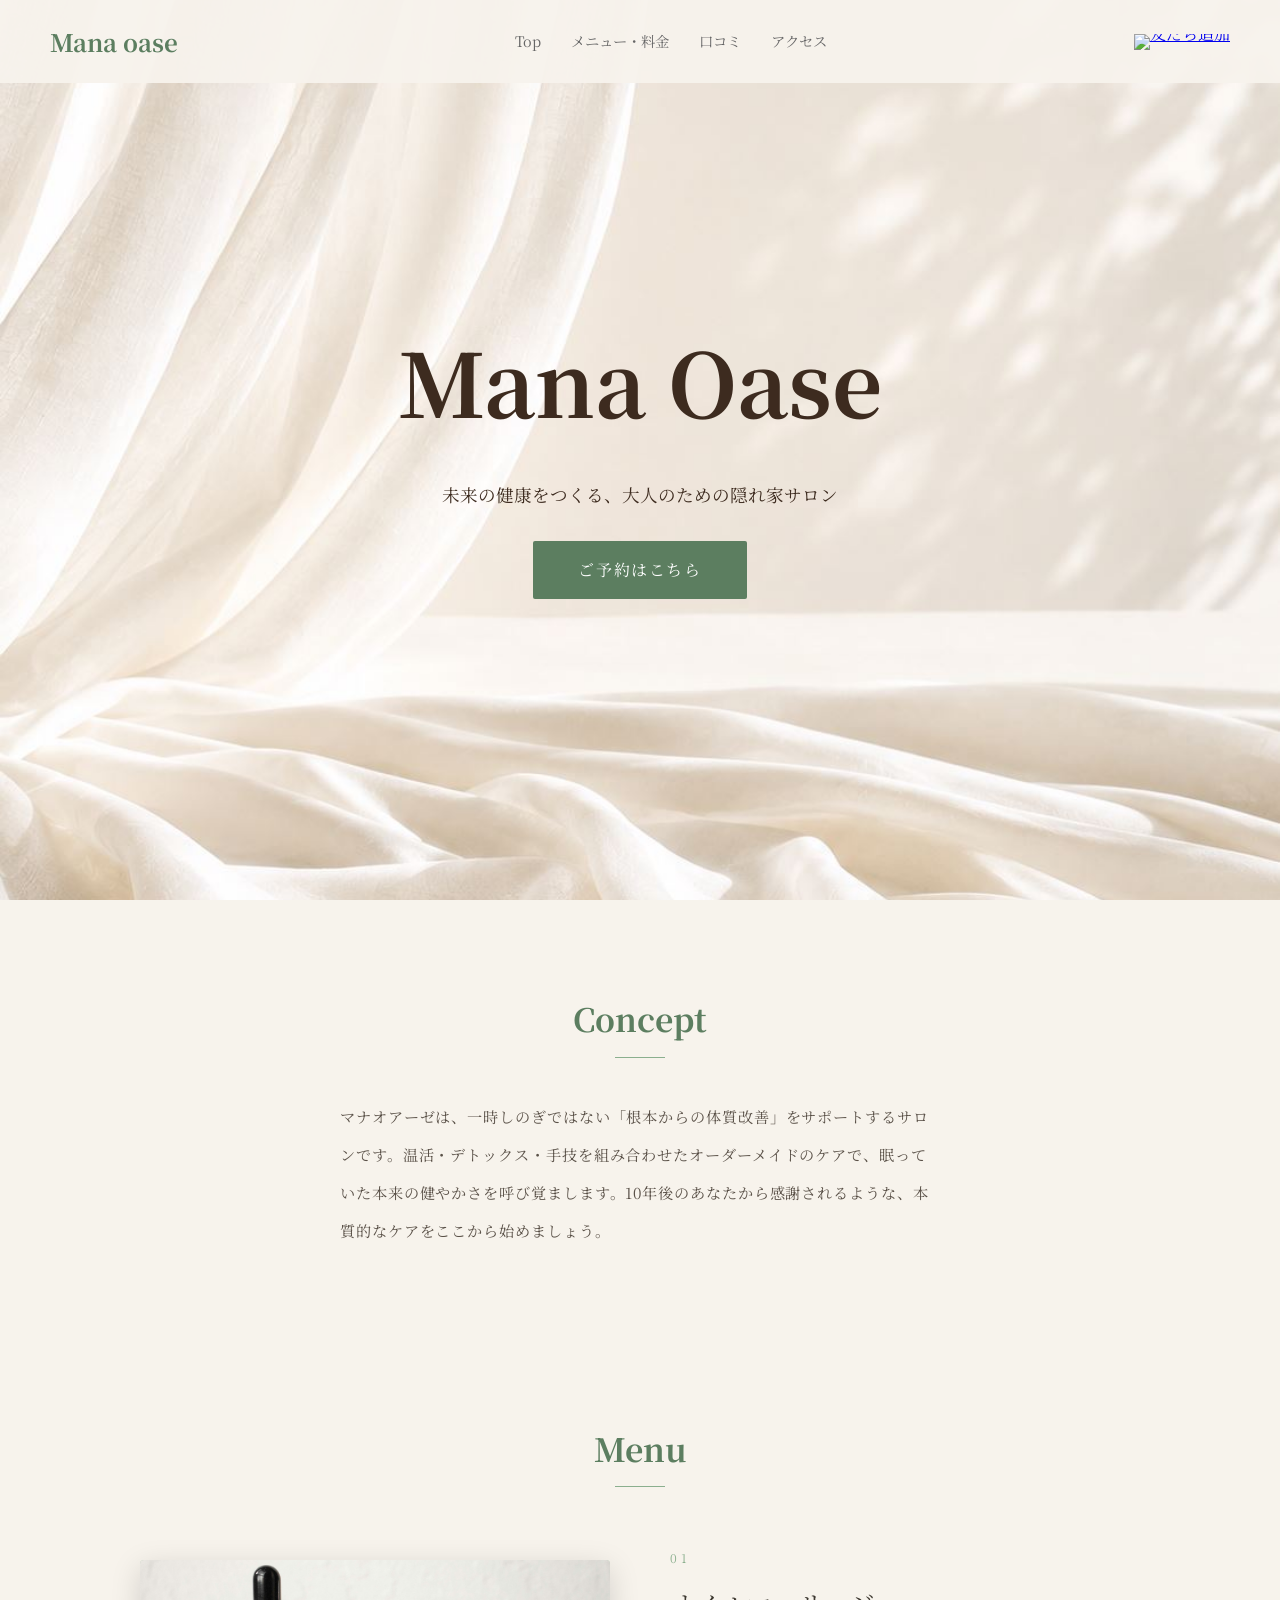
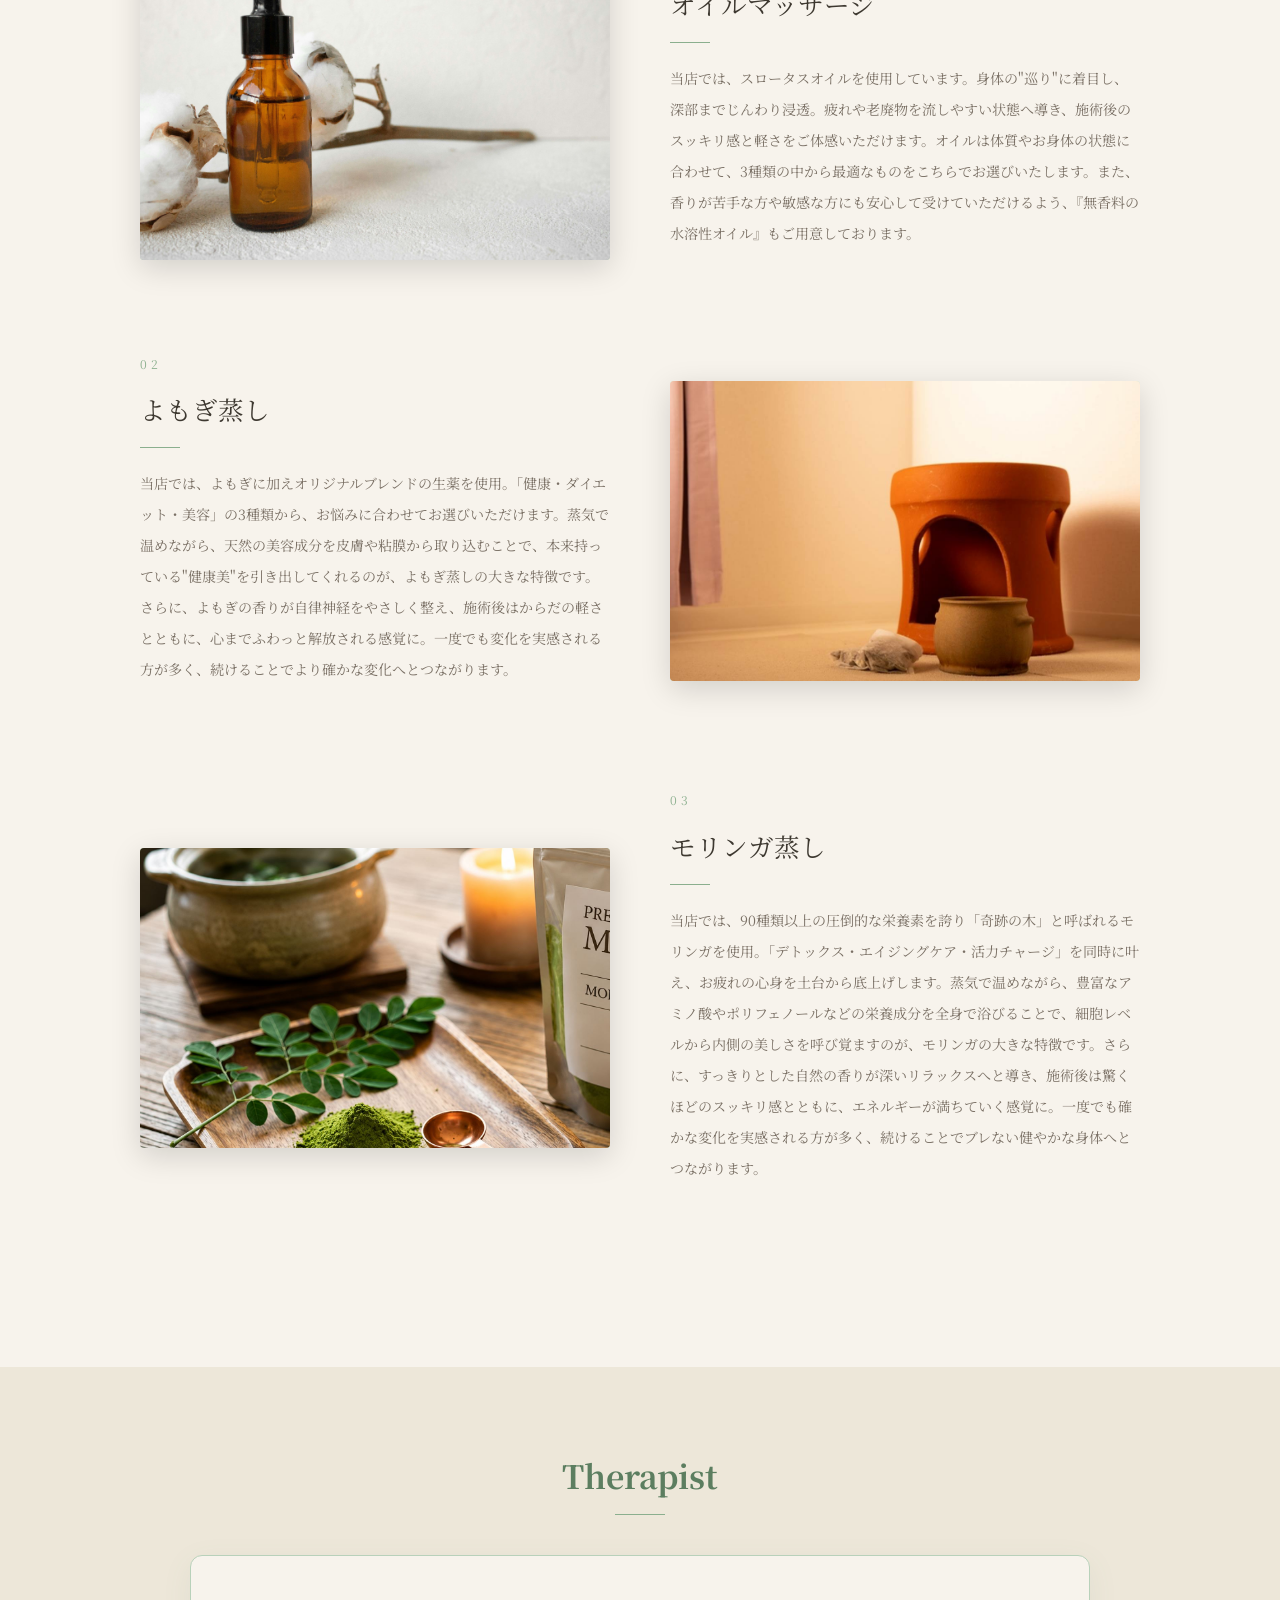
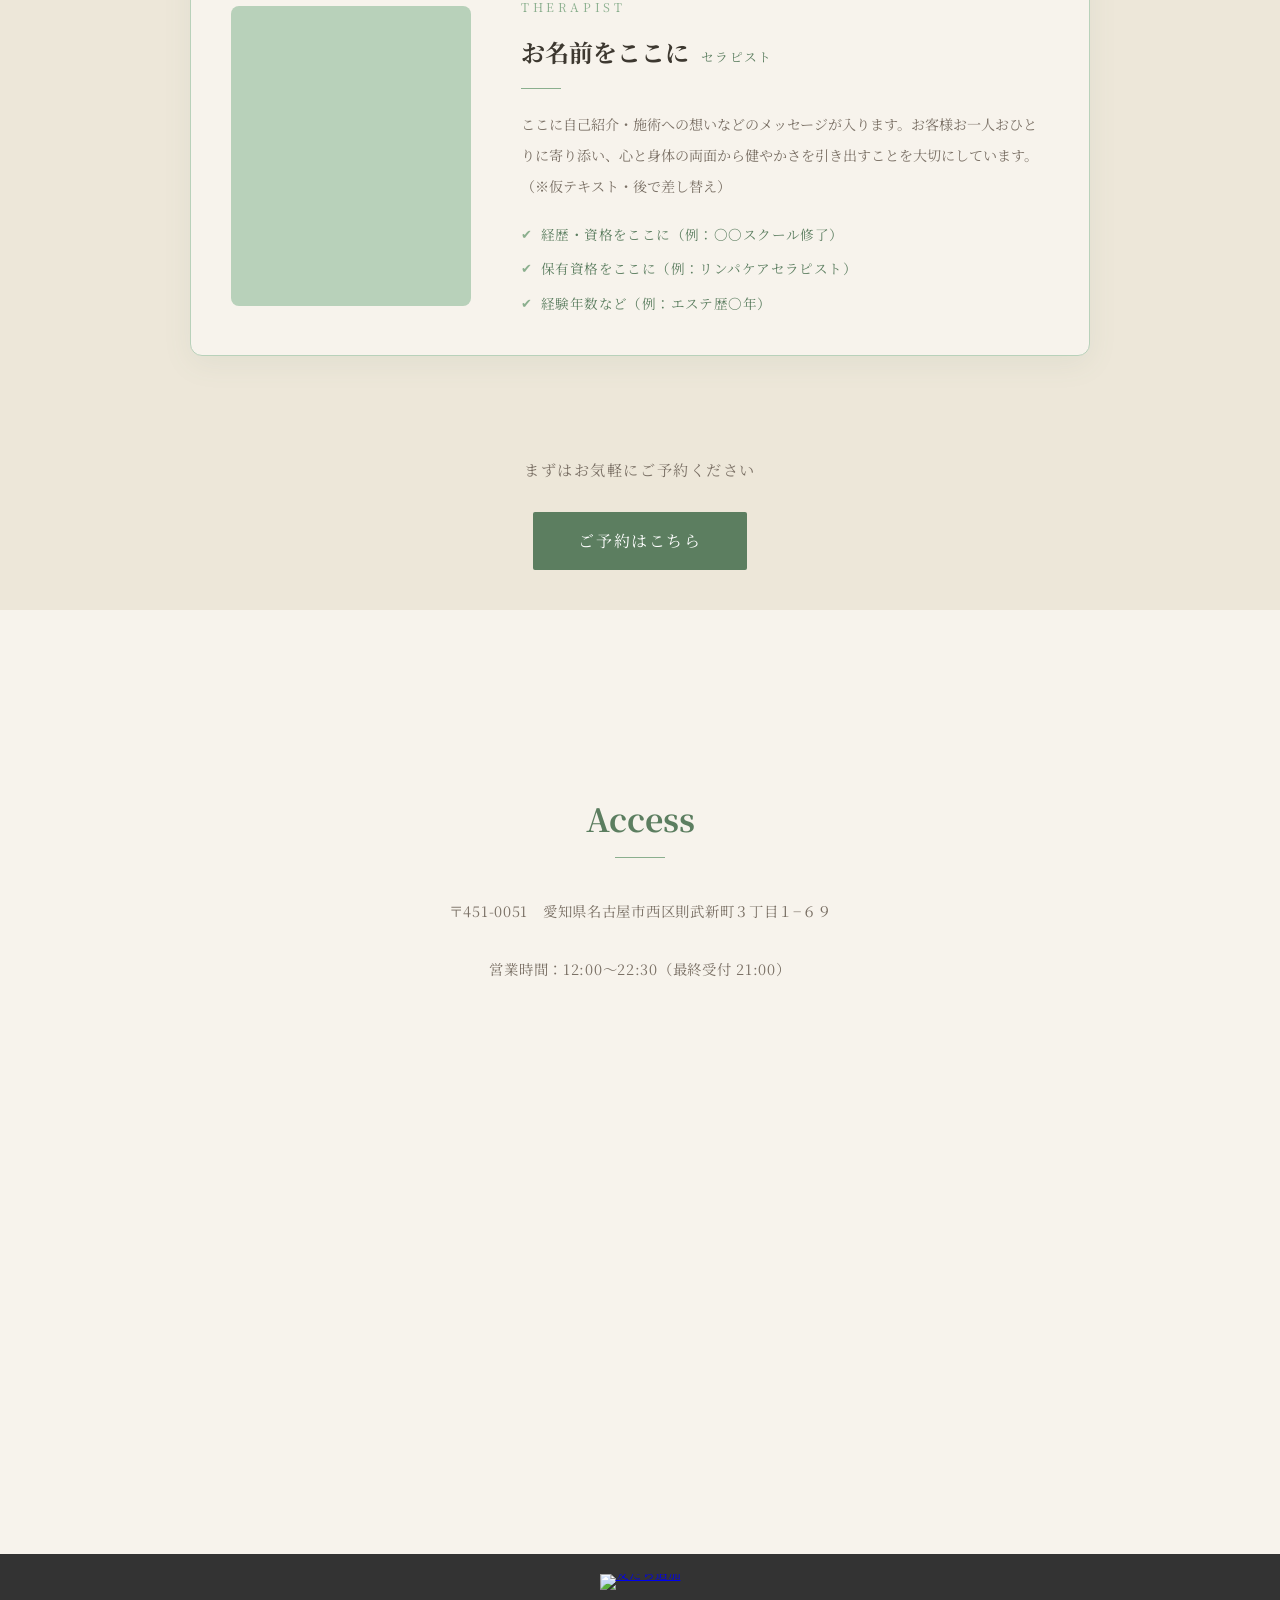
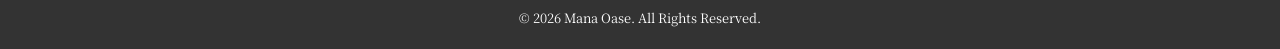
==== commit f30ff92d: "Add files via upload" ====
--- a/index.html
+++ b/index.html
@@ -57,7 +57,7 @@
 
     <section id="about" class="container fade-in">
         <h2 class="section-title">Concept</h2>
-        <p>マナオアーゼは、一時しのぎではない「根本からの体質改善」をサポートするサロンです。<br>温活・デトックス・手技を組み合わせたオーダーメイドのケアで、眠っていた本来の健やかさを呼び覚まします。<br>10年後のあなたから感謝されるような、本質的なケアをここから始めましょう。</p>
+        <p>マナオアーゼは、一時しのぎではない「根本からの体質改善」をサポートするサロンです。温活・デトックス・手技を組み合わせたオーダーメイドのケアで、眠っていた本来の健やかさを呼び覚まします。10年後のあなたから感謝されるような、本質的なケアをここから始めましょう。</p>
     </section>
 
     <section id="menu" class="menu-section">
@@ -105,7 +105,7 @@
             <h2 class="section-title fade-in">Therapist</h2>
             <div class="therapist-card fade-in">
                 <div class="therapist-card__image">
-                    <img src="images/therapist.jpg" alt="セラピスト紹介" loading="lazy">
+                    <img src="images/therapist.jpg" alt="セラピスト紹介" loading="lazy" onerror="this.style.display='none'">
                 </div>
                 <div class="therapist-card__text">
                     <span class="therapist-card__label">Therapist</span>
--- a/style.css
+++ b/style.css
@@ -1008,20 +1008,20 @@
 .menu-nav {
     max-width: 600px;
     margin: 0 auto;
-    padding: 0 20px 40px;
+    padding: 0 20px 48px;
     display: flex;
     flex-direction: column;
-    gap: 16px;
+    gap: 20px;
 }
 
 .menu-nav-card {
     display: flex;
     align-items: center;
-    gap: 18px;
+    gap: 22px;
     background: #fff;
     border: 1px solid #B8D1BA;
     border-radius: 14px;
-    padding: 14px;
+    padding: 18px 20px;
     text-decoration: none;
     box-shadow: 0 4px 16px rgba(92,126,96,0.08);
     transition: 0.3s;
@@ -1038,9 +1038,9 @@
 }
 
 .menu-nav-card__img {
-    flex: 0 0 96px;
-    width: 96px;
-    height: 72px;
+    flex: 0 0 116px;
+    width: 116px;
+    height: 88px;
     border-radius: 10px;
     object-fit: cover;
 }
@@ -1063,22 +1063,22 @@
 }
 
 .menu-nav-card__name {
-    font-size: 1.05rem;
+    font-size: 1.1rem;
     font-weight: 700;
     color: #3D3830;
-    letter-spacing: 0.05em;
+    letter-spacing: 0.06em;
 }
 
 .menu-nav-card__arrow {
     color: #8BAF8E;
-    font-size: 1.4rem;
+    font-size: 1.5rem;
     line-height: 1;
 }
 
 @media (max-width: 768px) {
-    .price-block { padding: 20px; }
-    .menu-nav-card__name { font-size: 0.95rem; }
-    .menu-nav-card__img { flex-basis: 80px; width: 80px; height: 64px; }
+    .menu-nav-card { padding: 16px 18px; gap: 18px; }
+    .menu-nav-card__name { font-size: 1.0rem; }
+    .menu-nav-card__img { flex-basis: 90px; width: 90px; height: 72px; }
 }
 
 /* 狭い画面での料金表（新規／リピーター）調整 */
@@ -1145,7 +1145,7 @@
 
 /* ── 料金ブロック ── */
 .price-block {
-    padding: 40px 0;
+    padding: 46px 0;
     border-bottom: 1px solid #DDD5C8;
     border-top: none;
     background: transparent;
@@ -1163,21 +1163,21 @@
 /* ── 英語サブタイトル（ゴールドアクセント） ── */
 .price-block__title-en {
     display: block;
-    font-size: 0.58rem;
-    letter-spacing: 0.5em;
+    font-size: 0.62rem;
+    letter-spacing: 0.45em;
     color: #C9A96E;
     text-transform: uppercase;
-    margin-bottom: 8px;
+    margin-bottom: 10px;
     padding-left: 0;
 }
 
 /* ── ブロックタイトル ── */
 .price-block__title {
-    font-size: 1.1rem;
-    letter-spacing: 0.25em;
+    font-size: 1.25rem;
+    letter-spacing: 0.2em;
     color: #2A2420;
     font-weight: 400;
-    margin-bottom: 22px;
+    margin-bottom: 28px;
     padding-bottom: 0;
     border-left: none;
     padding-left: 0;
@@ -1208,7 +1208,7 @@
 
 /* ── 料金行 ── */
 .price-row {
-    padding: 15px 0;
+    padding: 17px 0;
     border-bottom: 1px solid #ECE6DB;
     margin-bottom: 0;
     background: transparent;
@@ -1227,15 +1227,15 @@
 
 /* ── ラベル ── */
 .price-label {
-    font-size: 0.88rem;
+    font-size: 0.97rem;
     color: #3D3830;
-    letter-spacing: 0.06em;
+    letter-spacing: 0.05em;
     font-weight: 400;
 }
 
 /* ── 価格値 ── */
 .price-value {
-    font-size: 1.15rem;
+    font-size: 1.28rem;
     color: #3A5C3E;
     font-weight: 700;
     letter-spacing: 0.03em;
@@ -1243,16 +1243,16 @@
 
 /* ── 料金表ヘッダー ── */
 .price-thead {
-    font-size: 0.62rem;
+    font-size: 0.68rem;
     color: #C9A96E;
-    letter-spacing: 0.2em;
-    padding: 0 0 10px;
+    letter-spacing: 0.22em;
+    padding: 0 0 12px;
     border-bottom: 1px solid #DDD5C8;
 }
 
 /* ── 料金表行 ── */
 .price-trow {
-    padding: 14px 0;
+    padding: 16px 0;
     border-bottom: 1px solid #ECE6DB;
     background: transparent;
     border-radius: 0;
@@ -1270,13 +1270,13 @@
 }
 
 .price-trow span:first-child {
-    font-size: 0.9rem;
+    font-size: 0.97rem;
     color: #3D3830;
     font-weight: 400;
 }
 
 .price-trow span:not(:first-child) {
-    font-size: 1.0rem;
+    font-size: 1.12rem;
     color: #3A5C3E;
     font-weight: 700;
 }
@@ -1287,8 +1287,10 @@
     border-left: 2px solid #C9A96E;
     border-radius: 0 8px 8px 0;
     color: #5A5148;
-    margin-top: 22px;
-    font-size: 0.78rem;
+    margin-top: 26px;
+    font-size: 0.82rem;
+    line-height: 2.1;
+    padding: 18px 22px;
 }
 
 /* ── サブバッジ ── */
@@ -1333,7 +1335,26 @@
         padding: 0 20px;
     }
     .price-block {
-        padding: 32px 0;
+        padding: 36px 0;
+    }
+    .price-block__title {
+        font-size: 1.1rem;
+        letter-spacing: 0.15em;
+    }
+    .price-label {
+        font-size: 0.92rem;
+    }
+    .price-value {
+        font-size: 1.15rem;
+    }
+    .price-trow span:first-child {
+        font-size: 0.92rem;
+    }
+    .price-trow span:not(:first-child) {
+        font-size: 1.05rem;
+    }
+    .price-row {
+        padding: 15px 0;
     }
     .back-link {
         margin: 24px auto 12px;
@@ -1388,4 +1409,29 @@
 .lux-fade.is-visible {
     opacity: 1;
     transform: translateY(0);
+}
+
+/* ── Conceptセクション（#aboutのみに適用される固有ルール） ── */
+#about.container {
+    max-width: 680px;
+    text-align: left;
+    padding: 90px 40px;
+}
+#about.container .section-title {
+    text-align: center;
+}
+#about.container p {
+    font-size: 0.95rem;
+    line-height: 2.5;
+    letter-spacing: 0.06em;
+    color: #5A5148;
+}
+@media (max-width: 768px) {
+    #about.container {
+        padding: 60px 24px;
+    }
+    #about.container p {
+        font-size: 0.92rem;
+        line-height: 2.3;
+    }
 }
